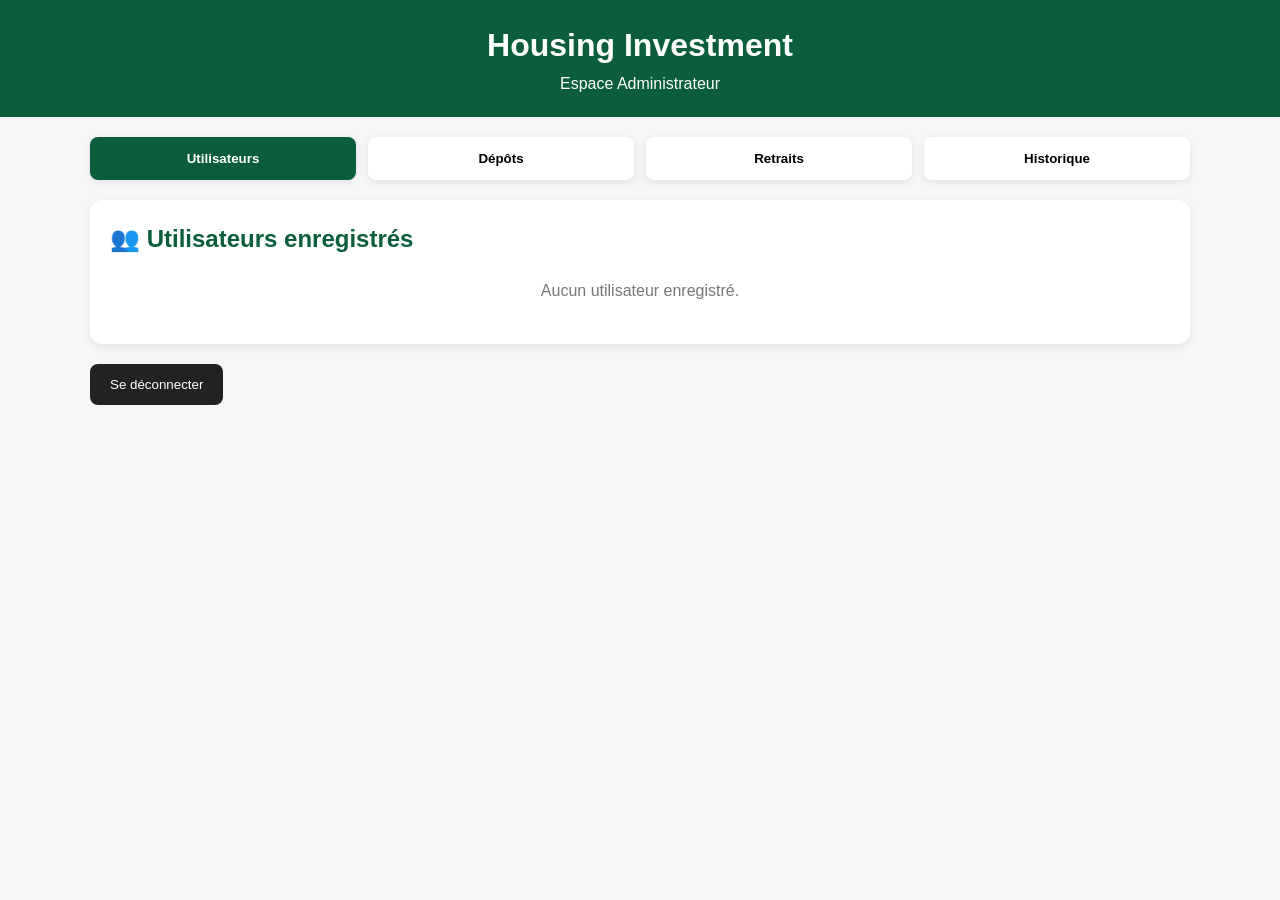
==== admin.html @ c9269872 "Refactor admin.html for improved layout and functionality Updated the HTML structure and styles for " ====
<!DOCTYPE html>
<html lang="fr">
<head>
    <meta charset="UTF-8">
    <meta name="viewport" content="width=device-width, initial-scale=1.0">

    <title>Housing Investment - Administration</title>

    <link rel="stylesheet" href="style.css">

    <style>
        body {
            margin: 0;
            font-family: Arial, sans-serif;
            background: #f4f6f8;
            color: #222;
        }

        header {
            background: #0b5d3b;
            color: white;
            padding: 20px;
            text-align: center;
        }

        .container {
            width: 94%;
            max-width: 1100px;
            margin: 20px auto;
        }

        .menu {
            display: grid;
            grid-template-columns: repeat(auto-fit, minmax(150px, 1fr));
            gap: 12px;
            margin-bottom: 20px;
        }

        .menu button {
            padding: 14px;
            border: none;
            border-radius: 8px;
            background: white;
            cursor: pointer;
            font-weight: bold;
            box-shadow: 0 2px 8px rgba(0,0,0,.08);
        }

        .menu button.active {
            background: #0b5d3b;
            color: white;
        }

        .section {
            background: white;
            padding: 20px;
            border-radius: 12px;
            margin-bottom: 20px;
            box-shadow: 0 3px 10px rgba(0,0,0,.07);
        }

        .section h2 {
            color: #0b5d3b;
            margin-top: 0;
        }

        .operation {
            border: 1px solid #ddd;
            border-radius: 10px;
            padding: 16px;
            margin-bottom: 12px;
        }

        .operation-header {
            display: flex;
            justify-content: space-between;
            gap: 10px;
            flex-wrap: wrap;
        }

        .amount {
            font-size: 20px;
            font-weight: bold;
        }

        .status {
            display: inline-block;
            padding: 6px 10px;
            border-radius: 20px;
            font-size: 13px;
            font-weight: bold;
        }

        .pending {
            background: #fff3cd;
            color: #856404;
        }

        .approved {
            background: #d1e7dd;
            color: #0f5132;
        }

        .rejected {
            background: #f8d7da;
            color: #842029;
        }

        .buttons {
            display: flex;
            gap: 10px;
            margin-top: 14px;
            flex-wrap: wrap;
        }

        .buttons button {
            padding: 10px 16px;
            border: none;
            border-radius: 7px;
            cursor: pointer;
            font-weight: bold;
        }

        .approve {
            background: #0b5d3b;
            color: white;
        }

        .reject {
            background: #b42318;
            color: white;
        }

        .delete {
            background: #555;
            color: white;
        }

        .user {
            border-bottom: 1px solid #eee;
            padding: 14px 0;
        }

        .user:last-child {
            border-bottom: none;
        }

        .empty {
            padding: 20px;
            text-align: center;
            color: #777;
        }

        .logout {
            background: #222;
            color: white;
            border: none;
            padding: 13px 20px;
            border-radius: 8px;
            cursor: pointer;
        }

        @media (max-width: 600px) {
            .container {
                width: 92%;
            }
        }
    </style>
</head>

<body>

<header>
    <h1>Housing Investment</h1>
    <p>Espace Administrateur</p>
</header>


<div class="container">

    <!-- MENU -->

    <div class="menu">

        <button
            class="active"
            onclick="showSection('users', this)">
            Utilisateurs
        </button>

        <button
            onclick="showSection('deposits', this)">
            Dépôts
        </button>

        <button
            onclick="showSection('withdrawals', this)">
            Retraits
        </button>

        <button
            onclick="showSection('history', this)">
            Historique
        </button>

    </div>


    <!-- UTILISATEURS -->

    <div
        id="users"
        class="section">

        <h2>👥 Utilisateurs enregistrés</h2>

        <div id="usersList"></div>

    </div>


    <!-- DEPOTS -->

    <div
        id="deposits"
        class="section"
        style="display:none;">

        <h2>💰 Demandes de dépôt</h2>

        <div id="depositsList"></div>

    </div>


    <!-- RETRAITS -->

    <div
        id="withdrawals"
        class="section"
        style="display:none;">

        <h2>💸 Demandes de retrait</h2>

        <div id="withdrawalsList"></div>

    </div>


    <!-- HISTORIQUE -->

    <div
        id="history"
        class="section"
        style="display:none;">

        <h2>📋 Historique des opérations</h2>

        <div id="historyList"></div>

    </div>


    <button
        class="logout"
        onclick="logoutAdmin()">
        Se déconnecter
    </button>

</div>


<script>

/* =========================================
   UTILITAIRES
========================================= */

function formatFCFA(amount) {

    return (
        Number(amount) || 0
    ).toLocaleString("fr-FR")
    + " FCFA";
}


function getTransactions() {

    try {

        const data =
            localStorage.getItem(
                "housingTransactions"
            );

        if (!data) {
            return [];
        }

        const transactions =
            JSON.parse(data);

        return Array.isArray(transactions)
            ? transactions
            : [];

    } catch (error) {

        console.error(error);

        return [];
    }
}


function saveTransactions(transactions) {

    localStorage.setItem(
        "housingTransactions",
        JSON.stringify(transactions)
    );
}


/* =========================================
   MENU
========================================= */

function showSection(
    sectionId,
    button
) {

    const sections =
        document.querySelectorAll(
            ".section"
        );

    sections.forEach(
        function(section) {

            section.style.display =
                "none";

        }
    );

    document.getElementById(
        sectionId
    ).style.display = "block";


    const buttons =
        document.querySelectorAll(
            ".menu button"
        );

    buttons.forEach(
        function(btn) {

            btn.classList.remove(
                "active"
            );

        }
    );

    button.classList.add(
        "active"
    );
}


/* =========================================
   UTILISATEURS
========================================= */

function getUsers() {

    const possibleKeys = [
        "housingUsers",
        "users",
        "registeredUsers"
    ];

    for (
        let i = 0;
        i < possibleKeys.length;
        i++
    ) {

        const data =
            localStorage.getItem(
                possibleKeys[i]
            );

        if (!data) {
            continue;
        }

        try {

            const users =
                JSON.parse(data);

            if (Array.isArray(users)) {
                return users;
            }

        } catch (error) {

            console.error(error);

        }
    }

    return [];
}


function displayUsers() {

    const container =
        document.getElementById(
            "usersList"
        );

    const users =
        getUsers();

    if (users.length === 0) {

        container.innerHTML =
            '<div class="empty">Aucun utilisateur enregistré.</div>';

        return;
    }

    container.innerHTML = "";

    users.forEach(
        function(user, index) {

            const name =
                user.name ||
                user.fullName ||
                user.nom ||
                "Utilisateur";

            const phone =
                user.phone ||
                user.telephone ||
                "Non renseigné";

            const div =
                document.createElement(
                    "div"
                );

            div.className = "user";

            div.innerHTML = `
                <strong>${name}</strong>
                <br>
                Téléphone : ${phone}
            `;

            container.appendChild(
                div
            );
        }
    );
}


/* =========================================
   TEXTE
========================================= */

function typeText(type) {

    if (type === "deposit") {
        return "Dépôt";
    }

    if (type === "withdrawal") {
        return "Retrait";
    }

    return "Opération";
}


function statusText(status) {

    if (status === "approved") {
        return "Validé";
    }

    if (status === "rejected") {
        return "Refusé";
    }

    return "En attente";
}


function statusClass(status) {

    if (status === "approved") {
        return "approved";
    }

    if (status === "rejected") {
        return "rejected";
    }

    return "pending";
}


/* =========================================
   AFFICHAGE OPERATION
========================================= */

function operationHTML(
    transaction
) {

    const date =
        new Date(
            transaction.date
        ).toLocaleString(
            "fr-FR"
        );

    let buttons = "";

    if (
        transaction.status ===
        "pending"
    ) {

        buttons = `

            <div class="buttons">

                <button
                    class="approve"
                    onclick="updateTransaction(
                        '${transaction.id}',
                        'approved'
                    )">
                    Valider
                </button>

                <button
                    class="reject"
                    onclick="updateTransaction(
                        '${transaction.id}',
                        'rejected'
                    )">
                    Refuser
                </button>

            </div>

        `;
    }

    return `

        <div class="operation">

            <div class="operation-header">

                <div>

                    <strong>
                        ${transaction.userName || "Utilisateur"}
                    </strong>

                    <br>

                    Téléphone :
                    ${transaction.phone || "Non renseigné"}

                </div>

                <span
                    class="status ${statusClass(
                        transaction.status
                    )}">
                    ${statusText(
                        transaction.status
                    )}
                </span>

            </div>

            <p>
                Type :
                <strong>
                    ${typeText(
                        transaction.type
                    )}
                </strong>
            </p>

            <p class="amount">
                ${formatFCFA(
                    transaction.amount
                )}
            </p>

            <small>
                Date : ${date}
            </small>

            ${buttons}

        </div>
    `;
}


/* =========================================
   DEPOTS
========================================= */

function displayDeposits() {

    const container =
        document.getElementById(
            "depositsList"
        );

    const transactions =
        getTransactions()
        .filter(
            function(transaction) {

                return (
                    transaction.type ===
                    "deposit"
                );

            }
        )
        .sort(
            function(a, b) {

                return (
                    new Date(b.date) -
                    new Date(a.date)
                );

            }
        );

    if (transactions.length === 0) {

        container.innerHTML =
            '<div class="empty">Aucune demande de dépôt.</div>';

        return;
    }

    container.innerHTML =
        transactions
        .map(operationHTML)
        .join("");
}


/* =========================================
   RETRAITS
========================================= */

function displayWithdrawals() {

    const container =
        document.getElementById(
            "withdrawalsList"
        );

    const transactions =
        getTransactions()
        .filter(
            function(transaction) {

                return (
                    transaction.type ===
                    "withdrawal"
                );

            }
        )
        .sort(
            function(a, b) {

                return (
                    new Date(b.date) -
                    new Date(a.date)
                );

            }
        );

    if (transactions.length === 0) {

        container.innerHTML =
            '<div class="empty">Aucune demande de retrait.</div>';

        return;
    }

    container.innerHTML =
        transactions
        .map(operationHTML)
        .join("");
}


/* =========================================
   HISTORIQUE
========================================= */

function displayHistory() {

    const container =
        document.getElementById(
            "historyList"
        );

    const transactions =
        getTransactions()
        .sort(
            function(a, b) {

                return (
                    new Date(b.date) -
                    new Date(a.date)
                );

            }
        );

    if (transactions.length === 0) {

        container.innerHTML =
            '<div class="empty">Aucune opération enregistrée.</div>';

        return;
    }

    container.innerHTML =
        transactions
        .map(operationHTML)
        .join("");
}


/* =========================================
   VALIDATION / REFUS
========================================= */

function updateTransaction(
    transactionId,
    newStatus
) {

    const transactions =
        getTransactions();

    const transaction =
        transactions.find(
            function(item) {

                return (
                    item.id ===
                    transactionId
                );

            }
        );

    if (!transaction) {

        alert(
            "Opération introuvable."
        );

        return;
    }


    if (
        transaction.status !==
        "pending"
    ) {

        alert(
            "Cette opération a déjà été traitée."
        );

        return;
    }


    transaction.status =
        newStatus;


    saveTransactions(
        transactions
    );


    alert(
        newStatus === "approved"
            ? "Opération validée."
            : "Opération refusée."
    );


    refreshAdmin();
}


/* =========================================
   ACTUALISATION
========================================= */

function refreshAdmin() {

    displayUsers();

    displayDeposits();

    displayWithdrawals();

    displayHistory();
}


/* =========================================
   DECONNEXION ADMIN
========================================= */

function logoutAdmin() {

    window.location.href =
        "index.html";
}


/* =========================================
   INITIALISATION
========================================= */

document.addEventListener(
    "DOMContentLoaded",
    function() {

        refreshAdmin();

    }
);

</script>

</body>
</html>
---- style.css ----
* {
    margin: 0;
    padding: 0;
    box-sizing: border-box;
}

html {
    scroll-behavior: smooth;
}

body {
    font-family: Arial, Helvetica, sans-serif;
    background: #f7f9fc;
    color: #172033;
    line-height: 1.6;
}

a {
    text-decoration: none;
    color: inherit;
}

/* HEADER */

.header {
    width: 100%;
    min-height: 75px;
    padding: 15px 7%;
    display: flex;
    align-items: center;
    justify-content: space-between;
    background: #ffffff;
    border-bottom: 1px solid #e8ecf2;
    position: relative;
    z-index: 10;
}

.logo {
    font-size: 22px;
    font-weight: 800;
    color: #123c69;
}

.navigation {
    display: flex;
    align-items: center;
    gap: 25px;
}

.navigation a {
    font-weight: 600;
    color: #344054;
}

.navigation a:hover {
    color: #123c69;
}

/* BOUTONS */

.btn {
    display: inline-flex;
    align-items: center;
    justify-content: center;
    padding: 13px 23px;
    border-radius: 8px;
    font-weight: 700;
    border: 2px solid transparent;
    transition: 0.25s ease;
    cursor: pointer;
}

.btn-primary {
    background: #123c69;
    color: #ffffff !important;
}

.btn-primary:hover {
    background: #0d2d4f;
    transform: translateY(-2px);
}

.btn-secondary {
    background: #ffffff;
    color: #123c69 !important;
    border-color: #ffffff;
}

.btn-secondary:hover {
    background: #eef4fa;
}

/* HERO */

.hero {
    min-height: 650px;
    display: flex;
    align-items: center;
    padding: 80px 7%;
    background:
        linear-gradient(
            90deg,
            rgba(8, 29, 50, 0.94),
            rgba(8, 29, 50, 0.72),
            rgba(8, 29, 50, 0.35)
        ),
        url("https://images.unsplash.com/photo-1600585154340-be6161a56a0c?auto=format&fit=crop&w=1800&q=85")
        center/cover no-repeat;
}

.hero-content {
    max-width: 700px;
    color: #ffffff;
}

.hero-badge,
.section-label {
    display: inline-block;
    margin-bottom: 18px;
    font-size: 13px;
    font-weight: 800;
    letter-spacing: 2px;
    color: #9fd3ff;
}

.hero h1 {
    font-size: clamp(40px, 6vw, 72px);
    line-height: 1.08;
    margin-bottom: 25px;
}

.hero p {
    max-width: 620px;
    font-size: 18px;
    margin-bottom: 35px;
    color: #edf4fb;
}

.hero-buttons {
    display: flex;
    flex-wrap: wrap;
    gap: 15px;
}

/* SECTIONS */

.presentation,
.trust {
    padding: 90px 7%;
}

.section-title {
    max-width: 760px;
    margin: 0 auto 50px;
    text-align: center;
}

.section-title > span {
    color: #1769aa;
    font-size: 13px;
    font-weight: 800;
    letter-spacing: 2px;
}

.section-title h2 {
    margin: 12px 0 15px;
    font-size: 38px;
    line-height: 1.2;
}

.section-title p {
    color: #667085;
}

/* CARTES */

.features {
    max-width: 1150px;
    margin: auto;
    display: grid;
    grid-template-columns: repeat(3, 1fr);
    gap: 25px;
}

.feature-card {
    background: #ffffff;
    padding: 35px 30px;
    border-radius: 14px;
    border: 1px solid #e7ebf0;
    box-shadow: 0 10px 30px rgba(20, 40, 70, 0.06);
}

.feature-icon {
    width: 50px;
    height: 50px;
    margin-bottom: 22px;
    display: flex;
    align-items: center;
    justify-content: center;
    border-radius: 10px;
    background: #eaf3fb;
    color: #123c69;
    font-weight: 800;
}

.feature-card h3 {
    margin-bottom: 12px;
    font-size: 21px;
}

.feature-card p {
    color: #667085;
}

/* INVESTISSEMENT */

.investment-intro {
    margin: 0 7% 90px;
    padding: 60px;
    border-radius: 18px;
    background: #123c69;
    color: #ffffff;
    display: flex;
    align-items: center;
    justify-content: space-between;
    gap: 30px;
}

.investment-intro h2 {
    margin: 10px 0 15px;
    font-size: 36px;
}

.investment-intro p {
    max-width: 650px;
    color: #dceafa;
}

/* FOOTER */

.footer {
    background: #0b1d30;
    color: #ffffff;
    padding: 55px 7% 25px;
}

.footer-content {
    display: flex;
    justify-content: space-between;
    gap: 30px;
    padding-bottom: 35px;
}

.footer h3 {
    margin-bottom: 10px;
}

.footer p {
    color: #b8c5d3;
}

.footer-links {
    display: flex;
    gap: 25px;
    flex-wrap: wrap;
}

.footer-links a {
    color: #dce6f0;
}

.footer-links a:hover {
    color: #ffffff;
}

.footer-bottom {
    padding-top: 20px;
    border-top: 1px solid rgba(255,255,255,0.12);
    text-align: center;
}

/* MOBILE */

@media (max-width: 800px) {

    .header {
        padding: 15px 5%;
        flex-direction: column;
        gap: 15px;
    }

    .navigation {
        width: 100%;
        justify-content: center;
        flex-wrap: wrap;
        gap: 12px;
    }

    .navigation a {
        font-size: 14px;
    }

    .hero {
        min-height: 600px;
        padding: 70px 5%;
    }

    .hero h1 {
        font-size: 43px;
    }

    .features {
        grid-template-columns: 1fr;
    }

    .presentation,
    .trust {
        padding: 70px 5%;
    }

    .investment-intro {
        margin: 0 5% 70px;
        padding: 40px 25px;
        flex-direction: column;
        align-items: flex-start;
    }

    .investment-intro h2 {
        font-size: 30px;
    }

    .footer {
        padding-left: 5%;
        padding-right: 5%;
    }

    .footer-content {
        flex-direction: column;
    }
}
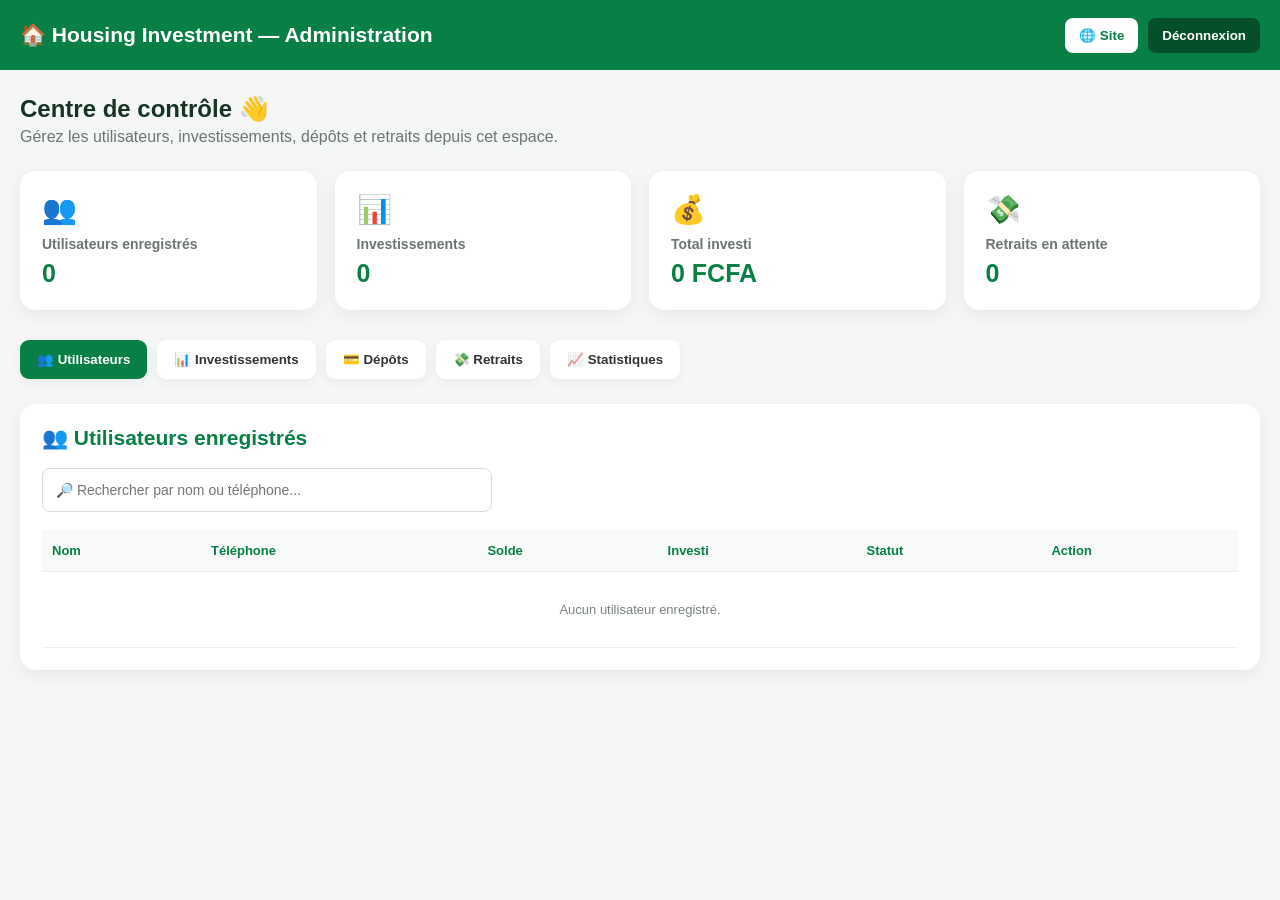
==== commit ecc44ac1: "Update print statement from 'Hello' to 'Goodbye'" ====
--- a/admin.html
+++ b/admin.html
@@ -6,163 +6,434 @@
 
     <title>Housing Investment - Administration</title>
 
-    <link rel="stylesheet" href="style.css">
-
     <style>
+        * {
+            margin: 0;
+            padding: 0;
+            box-sizing: border-box;
+        }
+
         body {
-            margin: 0;
-            font-family: Arial, sans-serif;
-            background: #f4f6f8;
-            color: #222;
-        }
+            font-family: Arial, Helvetica, sans-serif;
+            background: #f4f7f5;
+            color: #202a24;
+        }
+
+        /* ================= HEADER ================= */
 
         header {
-            background: #0b5d3b;
+            background: #087f45;
             color: white;
-            padding: 20px;
-            text-align: center;
-        }
-
-        .container {
-            width: 94%;
-            max-width: 1100px;
-            margin: 20px auto;
-        }
-
-        .menu {
-            display: grid;
-            grid-template-columns: repeat(auto-fit, minmax(150px, 1fr));
-            gap: 12px;
-            margin-bottom: 20px;
-        }
-
-        .menu button {
-            padding: 14px;
-            border: none;
-            border-radius: 8px;
-            background: white;
-            cursor: pointer;
-            font-weight: bold;
-            box-shadow: 0 2px 8px rgba(0,0,0,.08);
-        }
-
-        .menu button.active {
-            background: #0b5d3b;
-            color: white;
-        }
-
-        .section {
-            background: white;
-            padding: 20px;
-            border-radius: 12px;
-            margin-bottom: 20px;
-            box-shadow: 0 3px 10px rgba(0,0,0,.07);
-        }
-
-        .section h2 {
-            color: #0b5d3b;
-            margin-top: 0;
-        }
-
-        .operation {
-            border: 1px solid #ddd;
-            border-radius: 10px;
-            padding: 16px;
-            margin-bottom: 12px;
-        }
-
-        .operation-header {
+            min-height: 70px;
+        }
+
+        .header-inner {
+            max-width: 1300px;
+            margin: auto;
+            min-height: 70px;
+            padding: 10px 20px;
+
             display: flex;
             justify-content: space-between;
-            gap: 10px;
-            flex-wrap: wrap;
-        }
-
-        .amount {
-            font-size: 20px;
-            font-weight: bold;
-        }
-
-        .status {
-            display: inline-block;
-            padding: 6px 10px;
-            border-radius: 20px;
-            font-size: 13px;
-            font-weight: bold;
-        }
-
-        .pending {
-            background: #fff3cd;
-            color: #856404;
-        }
-
-        .approved {
-            background: #d1e7dd;
-            color: #0f5132;
-        }
-
-        .rejected {
-            background: #f8d7da;
-            color: #842029;
-        }
-
-        .buttons {
+            align-items: center;
+            gap: 15px;
+        }
+
+        .logo {
+            font-size: 21px;
+            font-weight: 800;
+        }
+
+        .header-actions {
             display: flex;
             gap: 10px;
-            margin-top: 14px;
+        }
+
+        .header-btn {
+            border: none;
+            padding: 10px 14px;
+            border-radius: 8px;
+            cursor: pointer;
+            font-weight: 700;
+        }
+
+        .site-btn {
+            background: white;
+            color: #087f45;
+        }
+
+        .logout-btn {
+            background: #064f2b;
+            color: white;
+        }
+
+        /* ================= CONTAINER ================= */
+
+        .container {
+            max-width: 1300px;
+            margin: auto;
+            padding: 25px 20px 60px;
+        }
+
+        .welcome {
+            margin-bottom: 25px;
+        }
+
+        .welcome h1 {
+            color: #173326;
+            margin-bottom: 5px;
+        }
+
+        .welcome p {
+            color: #6c7771;
+        }
+
+        /* ================= STATISTICS ================= */
+
+        .stats {
+            display: grid;
+            grid-template-columns: repeat(4, 1fr);
+            gap: 18px;
+            margin-bottom: 30px;
+        }
+
+        .stat {
+            background: white;
+            padding: 22px;
+            border-radius: 15px;
+            box-shadow: 0 5px 18px rgba(0,0,0,.06);
+        }
+
+        .stat-icon {
+            font-size: 28px;
+            margin-bottom: 10px;
+        }
+
+        .stat h3 {
+            color: #6c7771;
+            font-size: 14px;
+            margin-bottom: 7px;
+        }
+
+        .stat strong {
+            font-size: 25px;
+            color: #087f45;
+        }
+
+        /* ================= NAVIGATION ================= */
+
+        .admin-nav {
+            display: flex;
             flex-wrap: wrap;
-        }
-
-        .buttons button {
-            padding: 10px 16px;
+            gap: 10px;
+            margin-bottom: 25px;
+        }
+
+        .nav-btn {
+            border: none;
+            background: white;
+            color: #333;
+            padding: 12px 17px;
+            border-radius: 9px;
+            cursor: pointer;
+            font-weight: 700;
+            box-shadow: 0 3px 12px rgba(0,0,0,.05);
+        }
+
+        .nav-btn.active,
+        .nav-btn:hover {
+            background: #087f45;
+            color: white;
+        }
+
+        /* ================= SECTIONS ================= */
+
+        .admin-section {
+            display: none;
+        }
+
+        .admin-section.active {
+            display: block;
+        }
+
+        .section-box {
+            background: white;
+            border-radius: 16px;
+            padding: 22px;
+            box-shadow: 0 5px 18px rgba(0,0,0,.06);
+            margin-bottom: 25px;
+        }
+
+        .section-title {
+            display: flex;
+            align-items: center;
+            justify-content: space-between;
+            gap: 15px;
+            margin-bottom: 18px;
+        }
+
+        .section-title h2 {
+            color: #087f45;
+            font-size: 21px;
+        }
+
+        /* ================= SEARCH ================= */
+
+        .search {
+            width: 100%;
+            max-width: 450px;
+            padding: 13px;
+            border: 1px solid #d8dfda;
+            border-radius: 8px;
+            font-size: 14px;
+            margin-bottom: 18px;
+            outline: none;
+        }
+
+        .search:focus {
+            border-color: #087f45;
+        }
+
+        /* ================= TABLE ================= */
+
+        .table-wrapper {
+            overflow-x: auto;
+        }
+
+        table {
+            width: 100%;
+            border-collapse: collapse;
+            min-width: 700px;
+        }
+
+        th,
+        td {
+            padding: 13px 10px;
+            border-bottom: 1px solid #edf0ee;
+            text-align: left;
+            font-size: 13px;
+        }
+
+        th {
+            color: #087f45;
+            background: #f7faf8;
+        }
+
+        tr:hover td {
+            background: #fafcfb;
+        }
+
+        /* ================= BADGES ================= */
+
+        .badge {
+            display: inline-block;
+            padding: 5px 9px;
+            border-radius: 20px;
+            font-size: 11px;
+            font-weight: 700;
+        }
+
+        .badge-green {
+            background: #e8f7ee;
+            color: #087f45;
+        }
+
+        .badge-orange {
+            background: #fff3df;
+            color: #a65b00;
+        }
+
+        .badge-red {
+            background: #fdecec;
+            color: #b42318;
+        }
+
+        .badge-blue {
+            background: #eaf2ff;
+            color: #1859a8;
+        }
+
+        /* ================= ACTIONS ================= */
+
+        .action-btn {
             border: none;
             border-radius: 7px;
+            padding: 7px 10px;
             cursor: pointer;
-            font-weight: bold;
+            font-size: 12px;
+            font-weight: 700;
+            margin: 2px;
         }
 
         .approve {
-            background: #0b5d3b;
+            background: #087f45;
             color: white;
         }
 
         .reject {
-            background: #b42318;
-            color: white;
-        }
-
-        .delete {
-            background: #555;
-            color: white;
-        }
-
-        .user {
-            border-bottom: 1px solid #eee;
-            padding: 14px 0;
-        }
-
-        .user:last-child {
-            border-bottom: none;
-        }
+            background: #fdecec;
+            color: #b42318;
+        }
+
+        .view {
+            background: #eaf2ff;
+            color: #1859a8;
+        }
+
+        /* ================= CARDS ================= */
+
+        .cards {
+            display: grid;
+            grid-template-columns: repeat(3, 1fr);
+            gap: 18px;
+        }
+
+        .card {
+            background: #f8faf9;
+            border: 1px solid #e5ebe7;
+            border-radius: 12px;
+            padding: 18px;
+        }
+
+        .card h3 {
+            color: #087f45;
+            margin-bottom: 8px;
+        }
+
+        .card p {
+            color: #68736d;
+            font-size: 14px;
+        }
+
+        /* ================= EMPTY ================= */
 
         .empty {
+            text-align: center;
+            padding: 30px;
+            color: #7a837e;
+        }
+
+        /* ================= MESSAGE ================= */
+
+        #message {
+            display: none;
+            background: #eaf7ef;
+            color: #087f45;
+            padding: 14px;
+            border-radius: 9px;
+            margin-bottom: 20px;
+            font-weight: 700;
+        }
+
+        /* ================= MODAL ================= */
+
+        .modal {
+            display: none;
+            position: fixed;
+            inset: 0;
+            background: rgba(0,0,0,.55);
+            z-index: 3000;
             padding: 20px;
-            text-align: center;
+            align-items: center;
+            justify-content: center;
+        }
+
+        .modal-box {
+            background: white;
+            width: 100%;
+            max-width: 500px;
+            border-radius: 16px;
+            padding: 25px;
+            max-height: 90vh;
+            overflow-y: auto;
+        }
+
+        .modal-header {
+            display: flex;
+            justify-content: space-between;
+            align-items: center;
+            margin-bottom: 20px;
+        }
+
+        .modal-header h2 {
+            color: #087f45;
+        }
+
+        .close {
+            border: none;
+            background: #f0f3f1;
+            width: 35px;
+            height: 35px;
+            border-radius: 50%;
+            cursor: pointer;
+            font-size: 18px;
+        }
+
+        .modal-row {
+            padding: 12px 0;
+            border-bottom: 1px solid #edf0ee;
+        }
+
+        .modal-row span {
+            display: block;
             color: #777;
-        }
-
-        .logout {
-            background: #222;
-            color: white;
-            border: none;
-            padding: 13px 20px;
-            border-radius: 8px;
-            cursor: pointer;
-        }
-
-        @media (max-width: 600px) {
+            font-size: 12px;
+            margin-bottom: 3px;
+        }
+
+        .modal-row strong {
+            font-size: 15px;
+        }
+
+        /* ================= MOBILE ================= */
+
+        @media(max-width:1000px) {
+
+            .stats {
+                grid-template-columns: repeat(2,1fr);
+            }
+
+            .cards {
+                grid-template-columns: 1fr;
+            }
+        }
+
+        @media(max-width:650px) {
+
+            .header-inner {
+                flex-direction: column;
+                align-items: stretch;
+                padding: 14px;
+            }
+
+            .logo {
+                text-align: center;
+            }
+
+            .header-actions {
+                justify-content: center;
+            }
+
             .container {
-                width: 92%;
+                padding: 20px 12px 40px;
+            }
+
+            .stats {
+                grid-template-columns: 1fr;
+            }
+
+            .admin-nav {
+                display: grid;
+                grid-template-columns: repeat(2,1fr);
+            }
+
+            .nav-btn {
+                width: 100%;
+            }
+
+            .section-title {
+                flex-direction: column;
+                align-items: flex-start;
             }
         }
     </style>
@@ -171,703 +442,1597 @@
 <body>
 
 <header>
-    <h1>Housing Investment</h1>
-    <p>Espace Administrateur</p>
+
+    <div class="header-inner">
+
+        <div class="logo">
+            🏠 Housing Investment — Administration
+        </div>
+
+        <div class="header-actions">
+
+            <button
+                class="header-btn site-btn"
+                onclick="window.location.href='index.html'">
+                🌐 Site
+            </button>
+
+            <button
+                class="header-btn logout-btn"
+                onclick="logout()">
+                Déconnexion
+            </button>
+
+        </div>
+
+    </div>
+
 </header>
 
 
-<div class="container">
-
-    <!-- MENU -->
-
-    <div class="menu">
+<main class="container">
+
+    <div id="message"></div>
+
+
+    <!-- ================= BIENVENUE ================= -->
+
+    <section class="welcome">
+
+        <h1>
+            Centre de contrôle 👋
+        </h1>
+
+        <p>
+            Gérez les utilisateurs, investissements,
+            dépôts et retraits depuis cet espace.
+        </p>
+
+    </section>
+
+
+    <!-- ================= STATISTIQUES ================= -->
+
+    <section class="stats">
+
+        <div class="stat">
+
+            <div class="stat-icon">👥</div>
+
+            <h3>
+                Utilisateurs enregistrés
+            </h3>
+
+            <strong id="usersCount">
+                0
+            </strong>
+
+        </div>
+
+
+        <div class="stat">
+
+            <div class="stat-icon">📊</div>
+
+            <h3>
+                Investissements
+            </h3>
+
+            <strong id="investmentsCount">
+                0
+            </strong>
+
+        </div>
+
+
+        <div class="stat">
+
+            <div class="stat-icon">💰</div>
+
+            <h3>
+                Total investi
+            </h3>
+
+            <strong id="totalInvested">
+                0 FCFA
+            </strong>
+
+        </div>
+
+
+        <div class="stat">
+
+            <div class="stat-icon">💸</div>
+
+            <h3>
+                Retraits en attente
+            </h3>
+
+            <strong id="pendingWithdrawals">
+                0
+            </strong>
+
+        </div>
+
+    </section>
+
+
+    <!-- ================= NAVIGATION ================= -->
+
+    <nav class="admin-nav">
 
         <button
-            class="active"
+            class="nav-btn active"
             onclick="showSection('users', this)">
-            Utilisateurs
+            👥 Utilisateurs
         </button>
 
         <button
+            class="nav-btn"
+            onclick="showSection('investments', this)">
+            📊 Investissements
+        </button>
+
+        <button
+            class="nav-btn"
             onclick="showSection('deposits', this)">
-            Dépôts
+            💳 Dépôts
         </button>
 
         <button
+            class="nav-btn"
             onclick="showSection('withdrawals', this)">
-            Retraits
+            💸 Retraits
         </button>
 
         <button
-            onclick="showSection('history', this)">
-            Historique
+            class="nav-btn"
+            onclick="showSection('overview', this)">
+            📈 Statistiques
         </button>
 
+    </nav>
+
+
+    <!-- =====================================================
+         UTILISATEURS
+    ===================================================== -->
+
+    <section
+        id="users"
+        class="admin-section active">
+
+        <div class="section-box">
+
+            <div class="section-title">
+
+                <h2>
+                    👥 Utilisateurs enregistrés
+                </h2>
+
+            </div>
+
+
+            <input
+                type="text"
+                id="userSearch"
+                class="search"
+                placeholder="🔎 Rechercher par nom ou téléphone..."
+                oninput="filterUsers()"
+            >
+
+
+            <div class="table-wrapper">
+
+                <table>
+
+                    <thead>
+
+                        <tr>
+
+                            <th>
+                                Nom
+                            </th>
+
+                            <th>
+                                Téléphone
+                            </th>
+
+                            <th>
+                                Solde
+                            </th>
+
+                            <th>
+                                Investi
+                            </th>
+
+                            <th>
+                                Statut
+                            </th>
+
+                            <th>
+                                Action
+                            </th>
+
+                        </tr>
+
+                    </thead>
+
+                    <tbody id="usersBody">
+
+                    </tbody>
+
+                </table>
+
+            </div>
+
+        </div>
+
+    </section>
+
+
+    <!-- =====================================================
+         INVESTISSEMENTS
+    ===================================================== -->
+
+    <section
+        id="investments"
+        class="admin-section">
+
+        <div class="section-box">
+
+            <div class="section-title">
+
+                <h2>
+                    📊 Investissements
+                </h2>
+
+            </div>
+
+            <div class="table-wrapper">
+
+                <table>
+
+                    <thead>
+
+                        <tr>
+
+                            <th>
+                                Utilisateur
+                            </th>
+
+                            <th>
+                                Pack
+                            </th>
+
+                            <th>
+                                Montant
+                            </th>
+
+                            <th>
+                                Gain quotidien
+                            </th>
+
+                            <th>
+                                Date
+                            </th>
+
+                            <th>
+                                Statut
+                            </th>
+
+                        </tr>
+
+                    </thead>
+
+                    <tbody id="investmentsBody">
+
+                    </tbody>
+
+                </table>
+
+            </div>
+
+        </div>
+
+    </section>
+
+
+    <!-- =====================================================
+         DEPOTS
+    ===================================================== -->
+
+    <section
+        id="deposits"
+        class="admin-section">
+
+        <div class="section-box">
+
+            <div class="section-title">
+
+                <h2>
+                    💳 Gestion des dépôts
+                </h2>
+
+            </div>
+
+            <div class="table-wrapper">
+
+                <table>
+
+                    <thead>
+
+                        <tr>
+
+                            <th>
+                                Utilisateur
+                            </th>
+
+                            <th>
+                                Montant
+                            </th>
+
+                            <th>
+                                Date
+                            </th>
+
+                            <th>
+                                Statut
+                            </th>
+
+                            <th>
+                                Action
+                            </th>
+
+                        </tr>
+
+                    </thead>
+
+                    <tbody id="depositsBody">
+
+                    </tbody>
+
+                </table>
+
+            </div>
+
+        </div>
+
+    </section>
+
+
+    <!-- =====================================================
+         RETRAITS
+    ===================================================== -->
+
+    <section
+        id="withdrawals"
+        class="admin-section">
+
+        <div class="section-box">
+
+            <div class="section-title">
+
+                <h2>
+                    💸 Gestion des retraits
+                </h2>
+
+            </div>
+
+            <div class="table-wrapper">
+
+                <table>
+
+                    <thead>
+
+                        <tr>
+
+                            <th>
+                                Utilisateur
+                            </th>
+
+                            <th>
+                                Montant
+                            </th>
+
+                            <th>
+                                Date
+                            </th>
+
+                            <th>
+                                Statut
+                            </th>
+
+                            <th>
+                                Action
+                            </th>
+
+                        </tr>
+
+                    </thead>
+
+                    <tbody id="withdrawalsBody">
+
+                    </tbody>
+
+                </table>
+
+            </div>
+
+        </div>
+
+    </section>
+
+
+    <!-- =====================================================
+         STATISTIQUES
+    ===================================================== -->
+
+    <section
+        id="overview"
+        class="admin-section">
+
+        <div class="section-box">
+
+            <div class="section-title">
+
+                <h2>
+                    📈 Vue générale
+                </h2>
+
+            </div>
+
+
+            <div class="cards">
+
+                <div class="card">
+
+                    <h3>
+                        👥 Membres
+                    </h3>
+
+                    <p id="overviewUsers">
+                        0 utilisateur
+                    </p>
+
+                </div>
+
+
+                <div class="card">
+
+                    <h3>
+                        💰 Capitaux investis
+                    </h3>
+
+                    <p id="overviewInvested">
+                        0 FCFA
+                    </p>
+
+                </div>
+
+
+                <div class="card">
+
+                    <h3>
+                        📊 Nombre d'investissements
+                    </h3>
+
+                    <p id="overviewInvestments">
+                        0
+                    </p>
+
+                </div>
+
+            </div>
+
+        </div>
+
+    </section>
+
+</main>
+
+
+<!-- =====================================================
+     MODAL UTILISATEUR
+===================================================== -->
+
+<div
+    class="modal"
+    id="userModal">
+
+    <div class="modal-box">
+
+        <div class="modal-header">
+
+            <h2>
+                👤 Profil utilisateur
+            </h2>
+
+            <button
+                class="close"
+                onclick="closeModal()">
+                ×
+            </button>
+
+        </div>
+
+        <div id="userDetails"></div>
+
     </div>
 
-
-    <!-- UTILISATEURS -->
-
-    <div
-        id="users"
-        class="section">
-
-        <h2>👥 Utilisateurs enregistrés</h2>
-
-        <div id="usersList"></div>
-
-    </div>
-
-
-    <!-- DEPOTS -->
-
-    <div
-        id="deposits"
-        class="section"
-        style="display:none;">
-
-        <h2>💰 Demandes de dépôt</h2>
-
-        <div id="depositsList"></div>
-
-    </div>
-
-
-    <!-- RETRAITS -->
-
-    <div
-        id="withdrawals"
-        class="section"
-        style="display:none;">
-
-        <h2>💸 Demandes de retrait</h2>
-
-        <div id="withdrawalsList"></div>
-
-    </div>
-
-
-    <!-- HISTORIQUE -->
-
-    <div
-        id="history"
-        class="section"
-        style="display:none;">
-
-        <h2>📋 Historique des opérations</h2>
-
-        <div id="historyList"></div>
-
-    </div>
-
-
-    <button
-        class="logout"
-        onclick="logoutAdmin()">
-        Se déconnecter
-    </button>
-
 </div>
 
 
 <script>
 
-/* =========================================
-   UTILITAIRES
-========================================= */
-
-function formatFCFA(amount) {
-
-    return (
-        Number(amount) || 0
-    ).toLocaleString("fr-FR")
-    + " FCFA";
-}
-
-
-function getTransactions() {
-
-    try {
-
-        const data =
-            localStorage.getItem(
-                "housingTransactions"
+    /* =====================================================
+       OUTILS
+    ===================================================== */
+
+    function formatFCFA(value) {
+
+        return Number(value || 0)
+            .toLocaleString("fr-FR") + " FCFA";
+
+    }
+
+
+    function getUsers() {
+
+        /*
+         * Plusieurs anciennes versions du site
+         * peuvent utiliser différents noms de stockage.
+         */
+
+        return JSON.parse(
+            localStorage.getItem("users")
+        ) || [];
+
+    }
+
+
+    function getInvestments() {
+
+        return JSON.parse(
+            localStorage.getItem("investments")
+        ) || [];
+
+    }
+
+
+    function getDeposits() {
+
+        return JSON.parse(
+            localStorage.getItem("deposits")
+        ) || [];
+
+    }
+
+
+    function getWithdrawals() {
+
+        return JSON.parse(
+            localStorage.getItem("withdrawals")
+        ) || [];
+
+    }
+
+
+    /* =====================================================
+       STATISTIQUES
+    ===================================================== */
+
+    function updateStatistics() {
+
+        const users =
+            getUsers();
+
+        const investments =
+            getInvestments();
+
+        const withdrawals =
+            getWithdrawals();
+
+
+        let totalInvested = 0;
+
+        investments.forEach(item => {
+
+            totalInvested +=
+                Number(item.amount || 0);
+
+        });
+
+
+        const pending =
+            withdrawals.filter(item => {
+
+                return (
+                    item.status === "pending" ||
+                    item.status === "en_attente" ||
+                    item.status === "En attente"
+                );
+
+            }).length;
+
+
+        document.getElementById(
+            "usersCount"
+        ).textContent =
+            users.length;
+
+
+        document.getElementById(
+            "investmentsCount"
+        ).textContent =
+            investments.length;
+
+
+        document.getElementById(
+            "totalInvested"
+        ).textContent =
+            formatFCFA(totalInvested);
+
+
+        document.getElementById(
+            "pendingWithdrawals"
+        ).textContent =
+            pending;
+
+
+        document.getElementById(
+            "overviewUsers"
+        ).textContent =
+            users.length +
+            (users.length > 1
+                ? " utilisateurs"
+                : " utilisateur");
+
+
+        document.getElementById(
+            "overviewInvested"
+        ).textContent =
+            formatFCFA(totalInvested);
+
+
+        document.getElementById(
+            "overviewInvestments"
+        ).textContent =
+            investments.length;
+
+    }
+
+
+    /* =====================================================
+       UTILISATEURS
+    ===================================================== */
+
+    function renderUsers(list = getUsers()) {
+
+        const body =
+            document.getElementById(
+                "usersBody"
             );
 
-        if (!data) {
-            return [];
-        }
-
-        const transactions =
-            JSON.parse(data);
-
-        return Array.isArray(transactions)
-            ? transactions
-            : [];
-
-    } catch (error) {
-
-        console.error(error);
-
-        return [];
-    }
-}
-
-
-function saveTransactions(transactions) {
-
-    localStorage.setItem(
-        "housingTransactions",
-        JSON.stringify(transactions)
-    );
-}
-
-
-/* =========================================
-   MENU
-========================================= */
-
-function showSection(
-    sectionId,
-    button
-) {
-
-    const sections =
-        document.querySelectorAll(
-            ".section"
-        );
-
-    sections.forEach(
-        function(section) {
-
-            section.style.display =
-                "none";
-
-        }
-    );
-
-    document.getElementById(
-        sectionId
-    ).style.display = "block";
-
-
-    const buttons =
-        document.querySelectorAll(
-            ".menu button"
-        );
-
-    buttons.forEach(
-        function(btn) {
-
-            btn.classList.remove(
-                "active"
-            );
-
-        }
-    );
-
-    button.classList.add(
-        "active"
-    );
-}
-
-
-/* =========================================
-   UTILISATEURS
-========================================= */
-
-function getUsers() {
-
-    const possibleKeys = [
-        "housingUsers",
-        "users",
-        "registeredUsers"
-    ];
-
-    for (
-        let i = 0;
-        i < possibleKeys.length;
-        i++
-    ) {
-
-        const data =
-            localStorage.getItem(
-                possibleKeys[i]
-            );
-
-        if (!data) {
-            continue;
-        }
-
-        try {
-
-            const users =
-                JSON.parse(data);
-
-            if (Array.isArray(users)) {
-                return users;
-            }
-
-        } catch (error) {
-
-            console.error(error);
-
-        }
-    }
-
-    return [];
-}
-
-
-function displayUsers() {
-
-    const container =
-        document.getElementById(
-            "usersList"
-        );
-
-    const users =
-        getUsers();
-
-    if (users.length === 0) {
-
-        container.innerHTML =
-            '<div class="empty">Aucun utilisateur enregistré.</div>';
-
-        return;
-    }
-
-    container.innerHTML = "";
-
-    users.forEach(
-        function(user, index) {
+
+        if (!list.length) {
+
+            body.innerHTML = `
+                <tr>
+                    <td colspan="6"
+                        class="empty">
+                        Aucun utilisateur enregistré.
+                    </td>
+                </tr>
+            `;
+
+            return;
+
+        }
+
+
+        const investments =
+            getInvestments();
+
+
+        body.innerHTML = "";
+
+
+        list.forEach((user, index) => {
+
+            const phone =
+                user.phone ||
+                user.telephone ||
+                user.phoneNumber ||
+                "—";
+
 
             const name =
                 user.name ||
                 user.fullName ||
                 user.nom ||
+                user.username ||
                 "Utilisateur";
 
-            const phone =
-                user.phone ||
-                user.telephone ||
-                "Non renseigné";
-
-            const div =
-                document.createElement(
-                    "div"
+
+            const balance =
+                Number(
+                    user.balance ||
+                    user.solde ||
+                    0
                 );
 
-            div.className = "user";
-
-            div.innerHTML = `
-                <strong>${name}</strong>
-                <br>
-                Téléphone : ${phone}
+
+            let invested = 0;
+
+
+            investments.forEach(item => {
+
+                const itemPhone =
+                    item.userPhone ||
+                    item.phone ||
+                    "";
+
+
+                if (
+                    itemPhone &&
+                    itemPhone === phone
+                ) {
+
+                    invested +=
+                        Number(
+                            item.amount || 0
+                        );
+
+                }
+
+            });
+
+
+            const row =
+                document.createElement("tr");
+
+
+            row.innerHTML = `
+
+                <td>
+                    <strong>
+                        ${escapeHTML(name)}
+                    </strong>
+                </td>
+
+                <td>
+                    ${escapeHTML(phone)}
+                </td>
+
+                <td>
+                    ${formatFCFA(balance)}
+                </td>
+
+                <td>
+                    ${formatFCFA(invested)}
+                </td>
+
+                <td>
+                    <span class="badge badge-green">
+                        Actif
+                    </span>
+                </td>
+
+                <td>
+
+                    <button
+                        class="action-btn view"
+                        onclick="viewUser(${index})">
+                        Voir
+                    </button>
+
+                </td>
+
             `;
 
-            container.appendChild(
-                div
+
+            body.appendChild(row);
+
+        });
+
+    }
+
+
+    /* =====================================================
+       RECHERCHE
+    ===================================================== */
+
+    function filterUsers() {
+
+        const search =
+            document.getElementById(
+                "userSearch"
+            ).value
+            .toLowerCase()
+            .trim();
+
+
+        const users =
+            getUsers();
+
+
+        const filtered =
+            users.filter(user => {
+
+                const name =
+                    String(
+                        user.name ||
+                        user.fullName ||
+                        user.nom ||
+                        user.username ||
+                        ""
+                    ).toLowerCase();
+
+
+                const phone =
+                    String(
+                        user.phone ||
+                        user.telephone ||
+                        user.phoneNumber ||
+                        ""
+                    ).toLowerCase();
+
+
+                return (
+                    name.includes(search) ||
+                    phone.includes(search)
+                );
+
+            });
+
+
+        renderUsers(filtered);
+
+    }
+
+
+    /* =====================================================
+       INVESTISSEMENTS
+    ===================================================== */
+
+    function renderInvestments() {
+
+        const body =
+            document.getElementById(
+                "investmentsBody"
             );
-        }
-    );
-}
-
-
-/* =========================================
-   TEXTE
-========================================= */
-
-function typeText(type) {
-
-    if (type === "deposit") {
-        return "Dépôt";
-    }
-
-    if (type === "withdrawal") {
-        return "Retrait";
-    }
-
-    return "Opération";
-}
-
-
-function statusText(status) {
-
-    if (status === "approved") {
-        return "Validé";
-    }
-
-    if (status === "rejected") {
-        return "Refusé";
-    }
-
-    return "En attente";
-}
-
-
-function statusClass(status) {
-
-    if (status === "approved") {
-        return "approved";
-    }
-
-    if (status === "rejected") {
-        return "rejected";
-    }
-
-    return "pending";
-}
-
-
-/* =========================================
-   AFFICHAGE OPERATION
-========================================= */
-
-function operationHTML(
-    transaction
-) {
-
-    const date =
-        new Date(
-            transaction.date
-        ).toLocaleString(
-            "fr-FR"
+
+
+        const investments =
+            getInvestments();
+
+
+        if (!investments.length) {
+
+            body.innerHTML = `
+                <tr>
+                    <td colspan="6"
+                        class="empty">
+                        Aucun investissement enregistré.
+                    </td>
+                </tr>
+            `;
+
+            return;
+
+        }
+
+
+        body.innerHTML = "";
+
+
+        investments.forEach(item => {
+
+            const row =
+                document.createElement("tr");
+
+
+            row.innerHTML = `
+
+                <td>
+                    ${escapeHTML(
+                        item.userName ||
+                        item.name ||
+                        item.userPhone ||
+                        item.phone ||
+                        "Utilisateur"
+                    )}
+                </td>
+
+                <td>
+                    ${escapeHTML(
+                        item.pack ||
+                        "Investissement"
+                    )}
+                </td>
+
+                <td>
+                    ${formatFCFA(
+                        item.amount
+                    )}
+                </td>
+
+                <td>
+                    ${formatFCFA(
+                        item.dailyGain ||
+                        item.gain
+                    )}
+                </td>
+
+                <td>
+                    ${escapeHTML(
+                        item.date || "—"
+                    )}
+                </td>
+
+                <td>
+                    <span class="badge badge-green">
+                        Actif
+                    </span>
+                </td>
+
+            `;
+
+
+            body.appendChild(row);
+
+        });
+
+    }
+
+
+    /* =====================================================
+       DEPOTS
+    ===================================================== */
+
+    function renderDeposits() {
+
+        const body =
+            document.getElementById(
+                "depositsBody"
+            );
+
+
+        const deposits =
+            getDeposits();
+
+
+        if (!deposits.length) {
+
+            body.innerHTML = `
+                <tr>
+                    <td colspan="5"
+                        class="empty">
+                        Aucun dépôt en attente.
+                    </td>
+                </tr>
+            `;
+
+            return;
+
+        }
+
+
+        body.innerHTML = "";
+
+
+        deposits.forEach((item, index) => {
+
+            const status =
+                item.status ||
+                "pending";
+
+
+            const row =
+                document.createElement("tr");
+
+
+            row.innerHTML = `
+
+                <td>
+                    ${escapeHTML(
+                        item.userName ||
+                        item.name ||
+                        item.userPhone ||
+                        item.phone ||
+                        "Utilisateur"
+                    )}
+                </td>
+
+                <td>
+                    ${formatFCFA(
+                        item.amount
+                    )}
+                </td>
+
+                <td>
+                    ${escapeHTML(
+                        item.date || "—"
+                    )}
+                </td>
+
+                <td>
+                    ${statusBadge(status)}
+                </td>
+
+                <td>
+
+                    ${
+                        isPending(status)
+                        ? `
+                            <button
+                                class="action-btn approve"
+                                onclick="approveDeposit(${index})">
+                                Valider
+                            </button>
+
+                            <button
+                                class="action-btn reject"
+                                onclick="rejectDeposit(${index})">
+                                Refuser
+                            </button>
+                        `
+                        : "—"
+                    }
+
+                </td>
+
+            `;
+
+
+            body.appendChild(row);
+
+        });
+
+    }
+
+
+    /* =====================================================
+       RETRAITS
+    ===================================================== */
+
+    function renderWithdrawals() {
+
+        const body =
+            document.getElementById(
+                "withdrawalsBody"
+            );
+
+
+        const withdrawals =
+            getWithdrawals();
+
+
+        if (!withdrawals.length) {
+
+            body.innerHTML = `
+                <tr>
+                    <td colspan="5"
+                        class="empty">
+                        Aucun retrait enregistré.
+                    </td>
+                </tr>
+            `;
+
+            return;
+
+        }
+
+
+        body.innerHTML = "";
+
+
+        withdrawals.forEach((item, index) => {
+
+            const status =
+                item.status ||
+                "pending";
+
+
+            const row =
+                document.createElement("tr");
+
+
+            row.innerHTML = `
+
+                <td>
+                    ${escapeHTML(
+                        item.userName ||
+                        item.name ||
+                        item.userPhone ||
+                        item.phone ||
+                        "Utilisateur"
+                    )}
+                </td>
+
+                <td>
+                    ${formatFCFA(
+                        item.amount
+                    )}
+                </td>
+
+                <td>
+                    ${escapeHTML(
+                        item.date || "—"
+                    )}
+                </td>
+
+                <td>
+                    ${statusBadge(status)}
+                </td>
+
+                <td>
+
+                    ${
+                        isPending(status)
+                        ? `
+                            <button
+                                class="action-btn approve"
+                                onclick="approveWithdrawal(${index})">
+                                Valider
+                            </button>
+
+                            <button
+                                class="action-btn reject"
+                                onclick="rejectWithdrawal(${index})">
+                                Refuser
+                            </button>
+                        `
+                        : "—"
+                    }
+
+                </td>
+
+            `;
+
+
+            body.appendChild(row);
+
+        });
+
+    }
+
+
+    /* =====================================================
+       STATUTS
+    ===================================================== */
+
+    function isPending(status) {
+
+        return (
+            status === "pending" ||
+            status === "en_attente" ||
+            status === "En attente"
         );
 
-    let buttons = "";
-
-    if (
-        transaction.status ===
-        "pending"
-    ) {
-
-        buttons = `
-
-            <div class="buttons">
-
-                <button
-                    class="approve"
-                    onclick="updateTransaction(
-                        '${transaction.id}',
-                        'approved'
-                    )">
-                    Valider
-                </button>
-
-                <button
-                    class="reject"
-                    onclick="updateTransaction(
-                        '${transaction.id}',
-                        'rejected'
-                    )">
-                    Refuser
-                </button>
+    }
+
+
+    function statusBadge(status) {
+
+        if (
+            status === "approved" ||
+            status === "validé" ||
+            status === "Valide"
+        ) {
+
+            return `
+                <span class="badge badge-green">
+                    Validé
+                </span>
+            `;
+
+        }
+
+
+        if (
+            status === "rejected" ||
+            status === "refusé"
+        ) {
+
+            return `
+                <span class="badge badge-red">
+                    Refusé
+                </span>
+            `;
+
+        }
+
+
+        return `
+            <span class="badge badge-orange">
+                En attente
+            </span>
+        `;
+
+    }
+
+
+    /* =====================================================
+       VALIDATION DEPOT
+    ===================================================== */
+
+    function approveDeposit(index) {
+
+        const deposits =
+            getDeposits();
+
+
+        if (!deposits[index]) {
+            return;
+        }
+
+
+        deposits[index].status =
+            "approved";
+
+
+        localStorage.setItem(
+            "deposits",
+            JSON.stringify(deposits)
+        );
+
+
+        showMessage(
+            "Dépôt validé."
+        );
+
+
+        renderDeposits();
+
+    }
+
+
+    function rejectDeposit(index) {
+
+        const deposits =
+            getDeposits();
+
+
+        if (!deposits[index]) {
+            return;
+        }
+
+
+        deposits[index].status =
+            "rejected";
+
+
+        localStorage.setItem(
+            "deposits",
+            JSON.stringify(deposits)
+        );
+
+
+        showMessage(
+            "Dépôt refusé."
+        );
+
+
+        renderDeposits();
+
+    }
+
+
+    /* =====================================================
+       VALIDATION RETRAIT
+    ===================================================== */
+
+    function approveWithdrawal(index) {
+
+        const withdrawals =
+            getWithdrawals();
+
+
+        if (!withdrawals[index]) {
+            return;
+        }
+
+
+        withdrawals[index].status =
+            "approved";
+
+
+        localStorage.setItem(
+            "withdrawals",
+            JSON.stringify(
+                withdrawals
+            )
+        );
+
+
+        showMessage(
+            "Retrait validé."
+        );
+
+
+        renderWithdrawals();
+
+        updateStatistics();
+
+    }
+
+
+    function rejectWithdrawal(index) {
+
+        const withdrawals =
+            getWithdrawals();
+
+
+        if (!withdrawals[index]) {
+            return;
+        }
+
+
+        withdrawals[index].status =
+            "rejected";
+
+
+        localStorage.setItem(
+            "withdrawals",
+            JSON.stringify(
+                withdrawals
+            )
+        );
+
+
+        showMessage(
+            "Retrait refusé."
+        );
+
+
+        renderWithdrawals();
+
+        updateStatistics();
+
+    }
+
+
+    /* =====================================================
+       VOIR UTILISATEUR
+    ===================================================== */
+
+    function viewUser(index) {
+
+        const users =
+            getUsers();
+
+
+        const user =
+            users[index];
+
+
+        if (!user) {
+            return;
+        }
+
+
+        const name =
+            user.name ||
+            user.fullName ||
+            user.nom ||
+            user.username ||
+            "Utilisateur";
+
+
+        const phone =
+            user.phone ||
+            user.telephone ||
+            user.phoneNumber ||
+            "—";
+
+
+        const balance =
+            Number(
+                user.balance ||
+                user.solde ||
+                0
+            );
+
+
+        document.getElementById(
+            "userDetails"
+        ).innerHTML = `
+
+            <div class="modal-row">
+
+                <span>
+                    Nom complet
+                </span>
+
+                <strong>
+                    ${escapeHTML(name)}
+                </strong>
 
             </div>
 
+
+            <div class="modal-row">
+
+                <span>
+                    Téléphone
+                </span>
+
+                <strong>
+                    ${escapeHTML(phone)}
+                </strong>
+
+            </div>
+
+
+            <div class="modal-row">
+
+                <span>
+                    Solde
+                </span>
+
+                <strong>
+                    ${formatFCFA(balance)}
+                </strong>
+
+            </div>
+
+
+            <div class="modal-row">
+
+                <span>
+                    Statut
+                </span>
+
+                <strong>
+                    <span class="badge badge-green">
+                        Compte actif
+                    </span>
+                </strong>
+
+            </div>
+
         `;
-    }
-
-    return `
-
-        <div class="operation">
-
-            <div class="operation-header">
-
-                <div>
-
-                    <strong>
-                        ${transaction.userName || "Utilisateur"}
-                    </strong>
-
-                    <br>
-
-                    Téléphone :
-                    ${transaction.phone || "Non renseigné"}
-
-                </div>
-
-                <span
-                    class="status ${statusClass(
-                        transaction.status
-                    )}">
-                    ${statusText(
-                        transaction.status
-                    )}
-                </span>
-
-            </div>
-
-            <p>
-                Type :
-                <strong>
-                    ${typeText(
-                        transaction.type
-                    )}
-                </strong>
-            </p>
-
-            <p class="amount">
-                ${formatFCFA(
-                    transaction.amount
-                )}
-            </p>
-
-            <small>
-                Date : ${date}
-            </small>
-
-            ${buttons}
-
-        </div>
-    `;
-}
-
-
-/* =========================================
-   DEPOTS
-========================================= */
-
-function displayDeposits() {
-
-    const container =
+
+
         document.getElementById(
-            "depositsList"
+            "userModal"
+        ).style.display =
+            "flex";
+
+    }
+
+
+    function closeModal() {
+
+        document.getElementById(
+            "userModal"
+        ).style.display =
+            "none";
+
+    }
+
+
+    /* =====================================================
+       NAVIGATION
+    ===================================================== */
+
+    function showSection(id, button) {
+
+        document
+            .querySelectorAll(".admin-section")
+            .forEach(section => {
+
+                section.classList.remove(
+                    "active"
+                );
+
+            });
+
+
+        document
+            .querySelectorAll(".nav-btn")
+            .forEach(btn => {
+
+                btn.classList.remove(
+                    "active"
+                );
+
+            });
+
+
+        document.getElementById(id)
+            .classList.add("active");
+
+
+        button.classList.add("active");
+
+    }
+
+
+    /* =====================================================
+       MESSAGE
+    ===================================================== */
+
+    function showMessage(text) {
+
+        const message =
+            document.getElementById(
+                "message"
+            );
+
+
+        message.textContent =
+            text;
+
+
+        message.style.display =
+            "block";
+
+
+        setTimeout(() => {
+
+            message.style.display =
+                "none";
+
+        }, 4000);
+
+    }
+
+
+    /* =====================================================
+       SECURITE AFFICHAGE
+    ===================================================== */
+
+    function escapeHTML(value) {
+
+        return String(value || "")
+            .replace(/&/g, "&amp;")
+            .replace(/</g, "&lt;")
+            .replace(/>/g, "&gt;")
+            .replace(/"/g, "&quot;")
+            .replace(/'/g, "&#039;");
+
+    }
+
+
+    /* =====================================================
+       DECONNEXION
+    ===================================================== */
+
+    function logout() {
+
+        localStorage.removeItem(
+            "adminLoggedIn"
         );
 
-    const transactions =
-        getTransactions()
-        .filter(
-            function(transaction) {
-
-                return (
-                    transaction.type ===
-                    "deposit"
-                );
-
-            }
-        )
-        .sort(
-            function(a, b) {
-
-                return (
-                    new Date(b.date) -
-                    new Date(a.date)
-                );
-
-            }
-        );
-
-    if (transactions.length === 0) {
-
-        container.innerHTML =
-            '<div class="empty">Aucune demande de dépôt.</div>';
-
-        return;
-    }
-
-    container.innerHTML =
-        transactions
-        .map(operationHTML)
-        .join("");
-}
-
-
-/* =========================================
-   RETRAITS
-========================================= */
-
-function displayWithdrawals() {
-
-    const container =
-        document.getElementById(
-            "withdrawalsList"
-        );
-
-    const transactions =
-        getTransactions()
-        .filter(
-            function(transaction) {
-
-                return (
-                    transaction.type ===
-                    "withdrawal"
-                );
-
-            }
-        )
-        .sort(
-            function(a, b) {
-
-                return (
-                    new Date(b.date) -
-                    new Date(a.date)
-                );
-
-            }
-        );
-
-    if (transactions.length === 0) {
-
-        container.innerHTML =
-            '<div class="empty">Aucune demande de retrait.</div>';
-
-        return;
-    }
-
-    container.innerHTML =
-        transactions
-        .map(operationHTML)
-        .join("");
-}
-
-
-/* =========================================
-   HISTORIQUE
-========================================= */
-
-function displayHistory() {
-
-    const container =
-        document.getElementById(
-            "historyList"
-        );
-
-    const transactions =
-        getTransactions()
-        .sort(
-            function(a, b) {
-
-                return (
-                    new Date(b.date) -
-                    new Date(a.date)
-                );
-
-            }
-        );
-
-    if (transactions.length === 0) {
-
-        container.innerHTML =
-            '<div class="empty">Aucune opération enregistrée.</div>';
-
-        return;
-    }
-
-    container.innerHTML =
-        transactions
-        .map(operationHTML)
-        .join("");
-}
-
-
-/* =========================================
-   VALIDATION / REFUS
-========================================= */
-
-function updateTransaction(
-    transactionId,
-    newStatus
-) {
-
-    const transactions =
-        getTransactions();
-
-    const transaction =
-        transactions.find(
-            function(item) {
-
-                return (
-                    item.id ===
-                    transactionId
-                );
-
-            }
-        );
-
-    if (!transaction) {
-
-        alert(
-            "Opération introuvable."
-        );
-
-        return;
-    }
-
-
-    if (
-        transaction.status !==
-        "pending"
-    ) {
-
-        alert(
-            "Cette opération a déjà été traitée."
-        );
-
-        return;
-    }
-
-
-    transaction.status =
-        newStatus;
-
-
-    saveTransactions(
-        transactions
-    );
-
-
-    alert(
-        newStatus === "approved"
-            ? "Opération validée."
-            : "Opération refusée."
-    );
-
-
-    refreshAdmin();
-}
-
-
-/* =========================================
-   ACTUALISATION
-========================================= */
-
-function refreshAdmin() {
-
-    displayUsers();
-
-    displayDeposits();
-
-    displayWithdrawals();
-
-    displayHistory();
-}
-
-
-/* =========================================
-   DECONNEXION ADMIN
-========================================= */
-
-function logoutAdmin() {
-
-    window.location.href =
-        "index.html";
-}
-
-
-/* =========================================
-   INITIALISATION
-========================================= */
-
-document.addEventListener(
-    "DOMContentLoaded",
-    function() {
-
-        refreshAdmin();
-
-    }
-);
+        window.location.href =
+            "login.html";
+
+    }
+
+
+    /* =====================================================
+       INITIALISATION
+    ===================================================== */
+
+    function initialize() {
+
+        updateStatistics();
+
+        renderUsers();
+
+        renderInvestments();
+
+        renderDeposits();
+
+        renderWithdrawals();
+
+    }
+
+
+    initialize();
 
 </script>
 
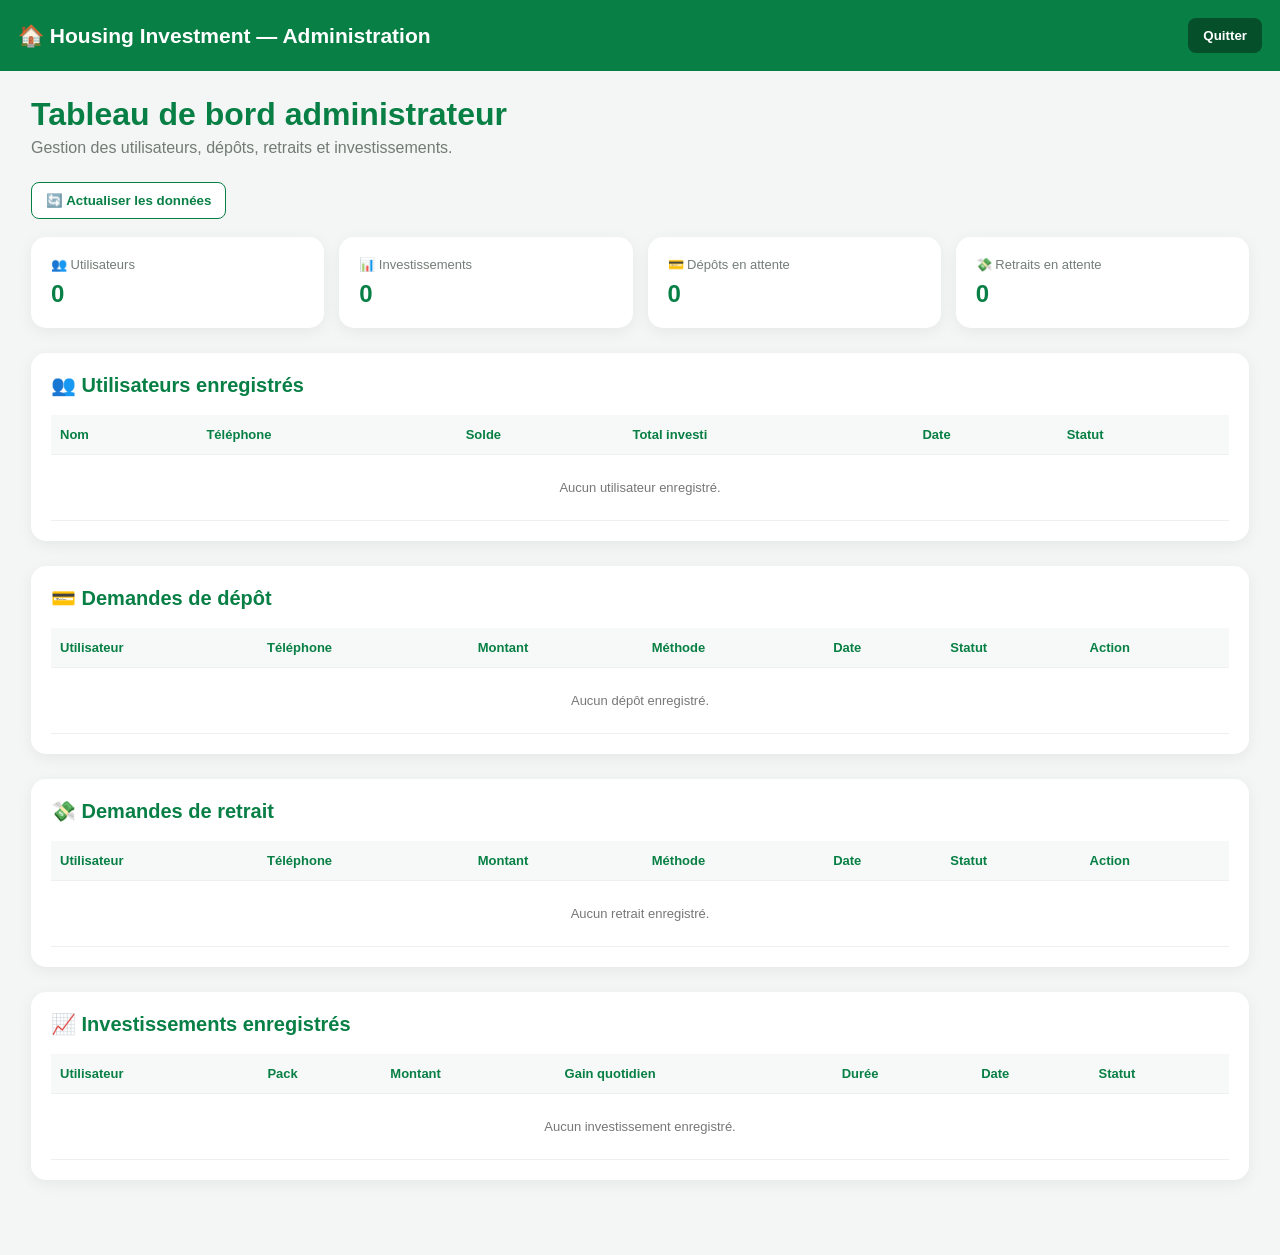
==== commit 49b2e145: "Update fmt.Println to output 'Goodbye World'" ====
--- a/admin.html
+++ b/admin.html
@@ -1,2038 +1,1221 @@
 <!DOCTYPE html>
 <html lang="fr">
 <head>
-    <meta charset="UTF-8">
-    <meta name="viewport" content="width=device-width, initial-scale=1.0">
-
-    <title>Housing Investment - Administration</title>
-
-    <style>
-        * {
-            margin: 0;
-            padding: 0;
-            box-sizing: border-box;
-        }
-
-        body {
-            font-family: Arial, Helvetica, sans-serif;
-            background: #f4f7f5;
-            color: #202a24;
-        }
-
-        /* ================= HEADER ================= */
-
-        header {
-            background: #087f45;
-            color: white;
-            min-height: 70px;
-        }
-
-        .header-inner {
-            max-width: 1300px;
-            margin: auto;
-            min-height: 70px;
-            padding: 10px 20px;
-
-            display: flex;
-            justify-content: space-between;
-            align-items: center;
-            gap: 15px;
-        }
-
-        .logo {
-            font-size: 21px;
-            font-weight: 800;
-        }
-
-        .header-actions {
-            display: flex;
-            gap: 10px;
-        }
-
-        .header-btn {
-            border: none;
-            padding: 10px 14px;
-            border-radius: 8px;
-            cursor: pointer;
-            font-weight: 700;
-        }
-
-        .site-btn {
-            background: white;
-            color: #087f45;
-        }
-
-        .logout-btn {
-            background: #064f2b;
-            color: white;
-        }
-
-        /* ================= CONTAINER ================= */
-
-        .container {
-            max-width: 1300px;
-            margin: auto;
-            padding: 25px 20px 60px;
-        }
-
-        .welcome {
-            margin-bottom: 25px;
-        }
-
-        .welcome h1 {
-            color: #173326;
-            margin-bottom: 5px;
-        }
-
-        .welcome p {
-            color: #6c7771;
-        }
-
-        /* ================= STATISTICS ================= */
-
-        .stats {
-            display: grid;
-            grid-template-columns: repeat(4, 1fr);
-            gap: 18px;
-            margin-bottom: 30px;
-        }
-
-        .stat {
-            background: white;
-            padding: 22px;
-            border-radius: 15px;
-            box-shadow: 0 5px 18px rgba(0,0,0,.06);
-        }
-
-        .stat-icon {
-            font-size: 28px;
-            margin-bottom: 10px;
-        }
-
-        .stat h3 {
-            color: #6c7771;
-            font-size: 14px;
-            margin-bottom: 7px;
-        }
-
-        .stat strong {
-            font-size: 25px;
-            color: #087f45;
-        }
-
-        /* ================= NAVIGATION ================= */
-
-        .admin-nav {
-            display: flex;
-            flex-wrap: wrap;
-            gap: 10px;
-            margin-bottom: 25px;
-        }
-
-        .nav-btn {
-            border: none;
-            background: white;
-            color: #333;
-            padding: 12px 17px;
-            border-radius: 9px;
-            cursor: pointer;
-            font-weight: 700;
-            box-shadow: 0 3px 12px rgba(0,0,0,.05);
-        }
-
-        .nav-btn.active,
-        .nav-btn:hover {
-            background: #087f45;
-            color: white;
-        }
-
-        /* ================= SECTIONS ================= */
-
-        .admin-section {
-            display: none;
-        }
-
-        .admin-section.active {
-            display: block;
-        }
-
-        .section-box {
-            background: white;
-            border-radius: 16px;
-            padding: 22px;
-            box-shadow: 0 5px 18px rgba(0,0,0,.06);
-            margin-bottom: 25px;
-        }
-
-        .section-title {
-            display: flex;
-            align-items: center;
-            justify-content: space-between;
-            gap: 15px;
-            margin-bottom: 18px;
-        }
-
-        .section-title h2 {
-            color: #087f45;
-            font-size: 21px;
-        }
-
-        /* ================= SEARCH ================= */
-
-        .search {
-            width: 100%;
-            max-width: 450px;
-            padding: 13px;
-            border: 1px solid #d8dfda;
-            border-radius: 8px;
-            font-size: 14px;
-            margin-bottom: 18px;
-            outline: none;
-        }
-
-        .search:focus {
-            border-color: #087f45;
-        }
-
-        /* ================= TABLE ================= */
-
-        .table-wrapper {
-            overflow-x: auto;
-        }
-
-        table {
-            width: 100%;
-            border-collapse: collapse;
-            min-width: 700px;
-        }
-
-        th,
-        td {
-            padding: 13px 10px;
-            border-bottom: 1px solid #edf0ee;
-            text-align: left;
-            font-size: 13px;
-        }
-
-        th {
-            color: #087f45;
-            background: #f7faf8;
-        }
-
-        tr:hover td {
-            background: #fafcfb;
-        }
-
-        /* ================= BADGES ================= */
-
-        .badge {
-            display: inline-block;
-            padding: 5px 9px;
-            border-radius: 20px;
-            font-size: 11px;
-            font-weight: 700;
-        }
-
-        .badge-green {
-            background: #e8f7ee;
-            color: #087f45;
-        }
-
-        .badge-orange {
-            background: #fff3df;
-            color: #a65b00;
-        }
-
-        .badge-red {
-            background: #fdecec;
-            color: #b42318;
-        }
-
-        .badge-blue {
-            background: #eaf2ff;
-            color: #1859a8;
-        }
-
-        /* ================= ACTIONS ================= */
-
-        .action-btn {
-            border: none;
-            border-radius: 7px;
-            padding: 7px 10px;
-            cursor: pointer;
-            font-size: 12px;
-            font-weight: 700;
-            margin: 2px;
-        }
-
-        .approve {
-            background: #087f45;
-            color: white;
-        }
-
-        .reject {
-            background: #fdecec;
-            color: #b42318;
-        }
-
-        .view {
-            background: #eaf2ff;
-            color: #1859a8;
-        }
-
-        /* ================= CARDS ================= */
-
-        .cards {
-            display: grid;
-            grid-template-columns: repeat(3, 1fr);
-            gap: 18px;
-        }
-
-        .card {
-            background: #f8faf9;
-            border: 1px solid #e5ebe7;
-            border-radius: 12px;
-            padding: 18px;
-        }
-
-        .card h3 {
-            color: #087f45;
-            margin-bottom: 8px;
-        }
-
-        .card p {
-            color: #68736d;
-            font-size: 14px;
-        }
-
-        /* ================= EMPTY ================= */
-
-        .empty {
-            text-align: center;
-            padding: 30px;
-            color: #7a837e;
-        }
-
-        /* ================= MESSAGE ================= */
-
-        #message {
-            display: none;
-            background: #eaf7ef;
-            color: #087f45;
-            padding: 14px;
-            border-radius: 9px;
-            margin-bottom: 20px;
-            font-weight: 700;
-        }
-
-        /* ================= MODAL ================= */
-
-        .modal {
-            display: none;
-            position: fixed;
-            inset: 0;
-            background: rgba(0,0,0,.55);
-            z-index: 3000;
-            padding: 20px;
-            align-items: center;
-            justify-content: center;
-        }
-
-        .modal-box {
-            background: white;
-            width: 100%;
-            max-width: 500px;
-            border-radius: 16px;
-            padding: 25px;
-            max-height: 90vh;
-            overflow-y: auto;
-        }
-
-        .modal-header {
-            display: flex;
-            justify-content: space-between;
-            align-items: center;
-            margin-bottom: 20px;
-        }
-
-        .modal-header h2 {
-            color: #087f45;
-        }
-
-        .close {
-            border: none;
-            background: #f0f3f1;
-            width: 35px;
-            height: 35px;
-            border-radius: 50%;
-            cursor: pointer;
-            font-size: 18px;
-        }
-
-        .modal-row {
-            padding: 12px 0;
-            border-bottom: 1px solid #edf0ee;
-        }
-
-        .modal-row span {
-            display: block;
-            color: #777;
-            font-size: 12px;
-            margin-bottom: 3px;
-        }
-
-        .modal-row strong {
-            font-size: 15px;
-        }
-
-        /* ================= MOBILE ================= */
-
-        @media(max-width:1000px) {
-
-            .stats {
-                grid-template-columns: repeat(2,1fr);
-            }
-
-            .cards {
-                grid-template-columns: 1fr;
-            }
-        }
-
-        @media(max-width:650px) {
-
-            .header-inner {
-                flex-direction: column;
-                align-items: stretch;
-                padding: 14px;
-            }
-
-            .logo {
-                text-align: center;
-            }
-
-            .header-actions {
-                justify-content: center;
-            }
-
-            .container {
-                padding: 20px 12px 40px;
-            }
-
-            .stats {
-                grid-template-columns: 1fr;
-            }
-
-            .admin-nav {
-                display: grid;
-                grid-template-columns: repeat(2,1fr);
-            }
-
-            .nav-btn {
-                width: 100%;
-            }
-
-            .section-title {
-                flex-direction: column;
-                align-items: flex-start;
-            }
-        }
-    </style>
+<meta charset="UTF-8">
+<meta name="viewport" content="width=device-width, initial-scale=1.0">
+
+<title>Administration - Housing Investment</title>
+
+<style>
+*{
+    box-sizing:border-box;
+    margin:0;
+    padding:0;
+}
+
+body{
+    font-family:Arial,Helvetica,sans-serif;
+    background:#f3f6f4;
+    color:#202822;
+}
+
+header{
+    background:#087f45;
+    color:white;
+    padding:18px;
+}
+
+.header-inner{
+    max-width:1250px;
+    margin:auto;
+    display:flex;
+    align-items:center;
+    justify-content:space-between;
+    gap:15px;
+}
+
+.logo{
+    font-size:21px;
+    font-weight:bold;
+}
+
+.logout{
+    background:#064f2b;
+    border:0;
+    color:white;
+    padding:10px 15px;
+    border-radius:8px;
+    cursor:pointer;
+    font-weight:bold;
+}
+
+.container{
+    max-width:1250px;
+    margin:auto;
+    padding:25px 16px 50px;
+}
+
+h1{
+    color:#087f45;
+    margin-bottom:6px;
+}
+
+.subtitle{
+    color:#737b76;
+    margin-bottom:25px;
+}
+
+/* STATISTIQUES */
+
+.stats{
+    display:grid;
+    grid-template-columns:repeat(4,1fr);
+    gap:15px;
+    margin-bottom:25px;
+}
+
+.stat{
+    background:white;
+    padding:20px;
+    border-radius:15px;
+    box-shadow:0 4px 16px rgba(0,0,0,.06);
+}
+
+.stat span{
+    display:block;
+    color:#747d77;
+    font-size:13px;
+    margin-bottom:8px;
+}
+
+.stat strong{
+    font-size:24px;
+    color:#087f45;
+}
+
+/* SECTION */
+
+.section{
+    background:white;
+    border-radius:15px;
+    padding:20px;
+    margin-bottom:25px;
+    box-shadow:0 4px 16px rgba(0,0,0,.06);
+}
+
+.section h2{
+    color:#087f45;
+    margin-bottom:18px;
+    font-size:20px;
+}
+
+.table-wrapper{
+    overflow-x:auto;
+}
+
+table{
+    width:100%;
+    border-collapse:collapse;
+    min-width:700px;
+}
+
+th,td{
+    padding:12px 9px;
+    border-bottom:1px solid #edf0ee;
+    text-align:left;
+    font-size:13px;
+}
+
+th{
+    background:#f6f9f7;
+    color:#087f45;
+}
+
+.badge{
+    display:inline-block;
+    padding:5px 9px;
+    border-radius:20px;
+    font-size:11px;
+    font-weight:bold;
+}
+
+.pending{
+    background:#fff3df;
+    color:#a55b00;
+}
+
+.approved{
+    background:#e8f7ee;
+    color:#087f45;
+}
+
+.rejected{
+    background:#fdecec;
+    color:#b42318;
+}
+
+.action-btn{
+    border:0;
+    border-radius:7px;
+    padding:7px 10px;
+    cursor:pointer;
+    font-size:12px;
+    font-weight:bold;
+    margin:2px;
+}
+
+.approve-btn{
+    background:#087f45;
+    color:white;
+}
+
+.reject-btn{
+    background:#fbe2e2;
+    color:#b42318;
+}
+
+.empty{
+    text-align:center;
+    color:#777;
+    padding:25px;
+}
+
+.refresh{
+    background:white;
+    border:1px solid #087f45;
+    color:#087f45;
+    padding:10px 14px;
+    border-radius:8px;
+    cursor:pointer;
+    font-weight:bold;
+    margin-bottom:18px;
+}
+
+/* MOBILE */
+
+@media(max-width:850px){
+
+    .stats{
+        grid-template-columns:repeat(2,1fr);
+    }
+
+}
+
+@media(max-width:550px){
+
+    .header-inner{
+        flex-direction:column;
+        align-items:flex-start;
+    }
+
+    .stats{
+        grid-template-columns:1fr;
+    }
+
+    .container{
+        padding:20px 10px 40px;
+    }
+
+}
+</style>
 </head>
 
 <body>
 
 <header>
 
-    <div class="header-inner">
-
-        <div class="logo">
-            🏠 Housing Investment — Administration
-        </div>
-
-        <div class="header-actions">
-
-            <button
-                class="header-btn site-btn"
-                onclick="window.location.href='index.html'">
-                🌐 Site
-            </button>
-
-            <button
-                class="header-btn logout-btn"
-                onclick="logout()">
-                Déconnexion
-            </button>
-
-        </div>
-
-    </div>
+<div class="header-inner">
+
+<div class="logo">
+🏠 Housing Investment — Administration
+</div>
+
+<button
+class="logout"
+onclick="logoutAdmin()">
+Quitter
+</button>
+
+</div>
 
 </header>
 
 
 <main class="container">
 
-    <div id="message"></div>
-
-
-    <!-- ================= BIENVENUE ================= -->
-
-    <section class="welcome">
-
-        <h1>
-            Centre de contrôle 👋
-        </h1>
-
-        <p>
-            Gérez les utilisateurs, investissements,
-            dépôts et retraits depuis cet espace.
-        </p>
-
-    </section>
-
-
-    <!-- ================= STATISTIQUES ================= -->
-
-    <section class="stats">
-
-        <div class="stat">
-
-            <div class="stat-icon">👥</div>
-
-            <h3>
-                Utilisateurs enregistrés
-            </h3>
-
-            <strong id="usersCount">
-                0
-            </strong>
-
-        </div>
-
-
-        <div class="stat">
-
-            <div class="stat-icon">📊</div>
-
-            <h3>
-                Investissements
-            </h3>
-
-            <strong id="investmentsCount">
-                0
-            </strong>
-
-        </div>
-
-
-        <div class="stat">
-
-            <div class="stat-icon">💰</div>
-
-            <h3>
-                Total investi
-            </h3>
-
-            <strong id="totalInvested">
-                0 FCFA
-            </strong>
-
-        </div>
-
-
-        <div class="stat">
-
-            <div class="stat-icon">💸</div>
-
-            <h3>
-                Retraits en attente
-            </h3>
-
-            <strong id="pendingWithdrawals">
-                0
-            </strong>
-
-        </div>
-
-    </section>
-
-
-    <!-- ================= NAVIGATION ================= -->
-
-    <nav class="admin-nav">
-
-        <button
-            class="nav-btn active"
-            onclick="showSection('users', this)">
-            👥 Utilisateurs
-        </button>
-
-        <button
-            class="nav-btn"
-            onclick="showSection('investments', this)">
-            📊 Investissements
-        </button>
-
-        <button
-            class="nav-btn"
-            onclick="showSection('deposits', this)">
-            💳 Dépôts
-        </button>
-
-        <button
-            class="nav-btn"
-            onclick="showSection('withdrawals', this)">
-            💸 Retraits
-        </button>
-
-        <button
-            class="nav-btn"
-            onclick="showSection('overview', this)">
-            📈 Statistiques
-        </button>
-
-    </nav>
-
-
-    <!-- =====================================================
-         UTILISATEURS
-    ===================================================== -->
-
-    <section
-        id="users"
-        class="admin-section active">
-
-        <div class="section-box">
-
-            <div class="section-title">
-
-                <h2>
-                    👥 Utilisateurs enregistrés
-                </h2>
-
-            </div>
-
-
-            <input
-                type="text"
-                id="userSearch"
-                class="search"
-                placeholder="🔎 Rechercher par nom ou téléphone..."
-                oninput="filterUsers()"
-            >
-
-
-            <div class="table-wrapper">
-
-                <table>
-
-                    <thead>
-
-                        <tr>
-
-                            <th>
-                                Nom
-                            </th>
-
-                            <th>
-                                Téléphone
-                            </th>
-
-                            <th>
-                                Solde
-                            </th>
-
-                            <th>
-                                Investi
-                            </th>
-
-                            <th>
-                                Statut
-                            </th>
-
-                            <th>
-                                Action
-                            </th>
-
-                        </tr>
-
-                    </thead>
-
-                    <tbody id="usersBody">
-
-                    </tbody>
-
-                </table>
-
-            </div>
-
-        </div>
-
-    </section>
-
-
-    <!-- =====================================================
-         INVESTISSEMENTS
-    ===================================================== -->
-
-    <section
-        id="investments"
-        class="admin-section">
-
-        <div class="section-box">
-
-            <div class="section-title">
-
-                <h2>
-                    📊 Investissements
-                </h2>
-
-            </div>
-
-            <div class="table-wrapper">
-
-                <table>
-
-                    <thead>
-
-                        <tr>
-
-                            <th>
-                                Utilisateur
-                            </th>
-
-                            <th>
-                                Pack
-                            </th>
-
-                            <th>
-                                Montant
-                            </th>
-
-                            <th>
-                                Gain quotidien
-                            </th>
-
-                            <th>
-                                Date
-                            </th>
-
-                            <th>
-                                Statut
-                            </th>
-
-                        </tr>
-
-                    </thead>
-
-                    <tbody id="investmentsBody">
-
-                    </tbody>
-
-                </table>
-
-            </div>
-
-        </div>
-
-    </section>
-
-
-    <!-- =====================================================
-         DEPOTS
-    ===================================================== -->
-
-    <section
-        id="deposits"
-        class="admin-section">
-
-        <div class="section-box">
-
-            <div class="section-title">
-
-                <h2>
-                    💳 Gestion des dépôts
-                </h2>
-
-            </div>
-
-            <div class="table-wrapper">
-
-                <table>
-
-                    <thead>
-
-                        <tr>
-
-                            <th>
-                                Utilisateur
-                            </th>
-
-                            <th>
-                                Montant
-                            </th>
-
-                            <th>
-                                Date
-                            </th>
-
-                            <th>
-                                Statut
-                            </th>
-
-                            <th>
-                                Action
-                            </th>
-
-                        </tr>
-
-                    </thead>
-
-                    <tbody id="depositsBody">
-
-                    </tbody>
-
-                </table>
-
-            </div>
-
-        </div>
-
-    </section>
-
-
-    <!-- =====================================================
-         RETRAITS
-    ===================================================== -->
-
-    <section
-        id="withdrawals"
-        class="admin-section">
-
-        <div class="section-box">
-
-            <div class="section-title">
-
-                <h2>
-                    💸 Gestion des retraits
-                </h2>
-
-            </div>
-
-            <div class="table-wrapper">
-
-                <table>
-
-                    <thead>
-
-                        <tr>
-
-                            <th>
-                                Utilisateur
-                            </th>
-
-                            <th>
-                                Montant
-                            </th>
-
-                            <th>
-                                Date
-                            </th>
-
-                            <th>
-                                Statut
-                            </th>
-
-                            <th>
-                                Action
-                            </th>
-
-                        </tr>
-
-                    </thead>
-
-                    <tbody id="withdrawalsBody">
-
-                    </tbody>
-
-                </table>
-
-            </div>
-
-        </div>
-
-    </section>
-
-
-    <!-- =====================================================
-         STATISTIQUES
-    ===================================================== -->
-
-    <section
-        id="overview"
-        class="admin-section">
-
-        <div class="section-box">
-
-            <div class="section-title">
-
-                <h2>
-                    📈 Vue générale
-                </h2>
-
-            </div>
-
-
-            <div class="cards">
-
-                <div class="card">
-
-                    <h3>
-                        👥 Membres
-                    </h3>
-
-                    <p id="overviewUsers">
-                        0 utilisateur
-                    </p>
-
-                </div>
-
-
-                <div class="card">
-
-                    <h3>
-                        💰 Capitaux investis
-                    </h3>
-
-                    <p id="overviewInvested">
-                        0 FCFA
-                    </p>
-
-                </div>
-
-
-                <div class="card">
-
-                    <h3>
-                        📊 Nombre d'investissements
-                    </h3>
-
-                    <p id="overviewInvestments">
-                        0
-                    </p>
-
-                </div>
-
-            </div>
-
-        </div>
-
-    </section>
+<h1>
+Tableau de bord administrateur
+</h1>
+
+<p class="subtitle">
+Gestion des utilisateurs, dépôts, retraits et investissements.
+</p>
+
+
+<button
+class="refresh"
+onclick="loadAdmin()">
+🔄 Actualiser les données
+</button>
+
+
+<!-- STATISTIQUES -->
+
+<section class="stats">
+
+<div class="stat">
+
+<span>
+👥 Utilisateurs
+</span>
+
+<strong id="usersCount">
+0
+</strong>
+
+</div>
+
+
+<div class="stat">
+
+<span>
+📊 Investissements
+</span>
+
+<strong id="investmentsCount">
+0
+</strong>
+
+</div>
+
+
+<div class="stat">
+
+<span>
+💳 Dépôts en attente
+</span>
+
+<strong id="pendingDeposits">
+0
+</strong>
+
+</div>
+
+
+<div class="stat">
+
+<span>
+💸 Retraits en attente
+</span>
+
+<strong id="pendingWithdrawals">
+0
+</strong>
+
+</div>
+
+</section>
+
+
+<!-- UTILISATEURS -->
+
+<section class="section">
+
+<h2>
+👥 Utilisateurs enregistrés
+</h2>
+
+<div class="table-wrapper">
+
+<table>
+
+<thead>
+
+<tr>
+<th>Nom</th>
+<th>Téléphone</th>
+<th>Solde</th>
+<th>Total investi</th>
+<th>Date</th>
+<th>Statut</th>
+</tr>
+
+</thead>
+
+<tbody id="usersBody"></tbody>
+
+</table>
+
+</div>
+
+</section>
+
+
+<!-- DEPOTS -->
+
+<section class="section">
+
+<h2>
+💳 Demandes de dépôt
+</h2>
+
+<div class="table-wrapper">
+
+<table>
+
+<thead>
+
+<tr>
+<th>Utilisateur</th>
+<th>Téléphone</th>
+<th>Montant</th>
+<th>Méthode</th>
+<th>Date</th>
+<th>Statut</th>
+<th>Action</th>
+</tr>
+
+</thead>
+
+<tbody id="depositsBody"></tbody>
+
+</table>
+
+</div>
+
+</section>
+
+
+<!-- RETRAITS -->
+
+<section class="section">
+
+<h2>
+💸 Demandes de retrait
+</h2>
+
+<div class="table-wrapper">
+
+<table>
+
+<thead>
+
+<tr>
+<th>Utilisateur</th>
+<th>Téléphone</th>
+<th>Montant</th>
+<th>Méthode</th>
+<th>Date</th>
+<th>Statut</th>
+<th>Action</th>
+</tr>
+
+</thead>
+
+<tbody id="withdrawalsBody"></tbody>
+
+</table>
+
+</div>
+
+</section>
+
+
+<!-- INVESTISSEMENTS -->
+
+<section class="section">
+
+<h2>
+📈 Investissements enregistrés
+</h2>
+
+<div class="table-wrapper">
+
+<table>
+
+<thead>
+
+<tr>
+<th>Utilisateur</th>
+<th>Pack</th>
+<th>Montant</th>
+<th>Gain quotidien</th>
+<th>Durée</th>
+<th>Date</th>
+<th>Statut</th>
+</tr>
+
+</thead>
+
+<tbody id="investmentsBody"></tbody>
+
+</table>
+
+</div>
+
+</section>
 
 </main>
 
 
-<!-- =====================================================
-     MODAL UTILISATEUR
-===================================================== -->
-
-<div
-    class="modal"
-    id="userModal">
-
-    <div class="modal-box">
-
-        <div class="modal-header">
-
-            <h2>
-                👤 Profil utilisateur
-            </h2>
-
-            <button
-                class="close"
-                onclick="closeModal()">
-                ×
-            </button>
-
-        </div>
-
-        <div id="userDetails"></div>
-
-    </div>
-
-</div>
-
+<script src="script.js"></script>
 
 <script>
 
-    /* =====================================================
-       OUTILS
-    ===================================================== */
-
-    function formatFCFA(value) {
-
-        return Number(value || 0)
-            .toLocaleString("fr-FR") + " FCFA";
-
-    }
-
-
-    function getUsers() {
-
-        /*
-         * Plusieurs anciennes versions du site
-         * peuvent utiliser différents noms de stockage.
-         */
-
-        return JSON.parse(
-            localStorage.getItem("users")
-        ) || [];
-
-    }
-
-
-    function getInvestments() {
-
-        return JSON.parse(
-            localStorage.getItem("investments")
-        ) || [];
-
-    }
-
-
-    function getDeposits() {
-
-        return JSON.parse(
-            localStorage.getItem("deposits")
-        ) || [];
-
-    }
-
-
-    function getWithdrawals() {
-
-        return JSON.parse(
-            localStorage.getItem("withdrawals")
-        ) || [];
-
-    }
-
-
-    /* =====================================================
-       STATISTIQUES
-    ===================================================== */
-
-    function updateStatistics() {
-
-        const users =
-            getUsers();
-
-        const investments =
-            getInvestments();
-
-        const withdrawals =
-            getWithdrawals();
-
-
-        let totalInvested = 0;
-
-        investments.forEach(item => {
-
-            totalInvested +=
-                Number(item.amount || 0);
-
-        });
-
-
-        const pending =
-            withdrawals.filter(item => {
-
-                return (
-                    item.status === "pending" ||
-                    item.status === "en_attente" ||
-                    item.status === "En attente"
-                );
-
-            }).length;
-
-
+/* =====================================================
+UTILITAIRE
+===================================================== */
+
+function money(value){
+
+    return window.HousingInvestment
+        .formatFCFA(value);
+
+}
+
+
+function safe(value){
+
+    return String(value || "")
+        .replace(/&/g,"&amp;")
+        .replace(/</g,"&lt;")
+        .replace(/>/g,"&gt;")
+        .replace(/"/g,"&quot;")
+        .replace(/'/g,"&#039;");
+
+}
+
+
+/* =====================================================
+CHARGEMENT ADMIN
+===================================================== */
+
+function loadAdmin(){
+
+    const api =
+        window.HousingInvestment;
+
+
+    const users =
+        api.getUsers();
+
+
+    const deposits =
+        api.getDeposits();
+
+
+    const withdrawals =
+        api.getWithdrawals();
+
+
+    const investments =
+        api.getInvestments();
+
+
+    /* STATISTIQUES */
+
+    document.getElementById(
+        "usersCount"
+    ).textContent =
+        users.length;
+
+
+    document.getElementById(
+        "investmentsCount"
+    ).textContent =
+        investments.length;
+
+
+    document.getElementById(
+        "pendingDeposits"
+    ).textContent =
+        deposits.filter(
+            item =>
+            item.status === "pending"
+        ).length;
+
+
+    document.getElementById(
+        "pendingWithdrawals"
+    ).textContent =
+        withdrawals.filter(
+            item =>
+            item.status === "pending"
+        ).length;
+
+
+    renderUsers(users);
+
+    renderDeposits(deposits);
+
+    renderWithdrawals(withdrawals);
+
+    renderInvestments(investments);
+
+}
+
+
+/* =====================================================
+UTILISATEURS
+===================================================== */
+
+function renderUsers(users){
+
+    const body =
         document.getElementById(
-            "usersCount"
-        ).textContent =
-            users.length;
-
-
-        document.getElementById(
-            "investmentsCount"
-        ).textContent =
-            investments.length;
-
-
-        document.getElementById(
-            "totalInvested"
-        ).textContent =
-            formatFCFA(totalInvested);
-
-
-        document.getElementById(
-            "pendingWithdrawals"
-        ).textContent =
-            pending;
-
-
-        document.getElementById(
-            "overviewUsers"
-        ).textContent =
-            users.length +
-            (users.length > 1
-                ? " utilisateurs"
-                : " utilisateur");
-
-
-        document.getElementById(
-            "overviewInvested"
-        ).textContent =
-            formatFCFA(totalInvested);
-
-
-        document.getElementById(
-            "overviewInvestments"
-        ).textContent =
-            investments.length;
-
-    }
-
-
-    /* =====================================================
-       UTILISATEURS
-    ===================================================== */
-
-    function renderUsers(list = getUsers()) {
-
-        const body =
-            document.getElementById(
-                "usersBody"
-            );
-
-
-        if (!list.length) {
-
-            body.innerHTML = `
-                <tr>
-                    <td colspan="6"
-                        class="empty">
-                        Aucun utilisateur enregistré.
-                    </td>
-                </tr>
-            `;
-
-            return;
-
-        }
-
-
-        const investments =
-            getInvestments();
-
-
-        body.innerHTML = "";
-
-
-        list.forEach((user, index) => {
-
-            const phone =
-                user.phone ||
-                user.telephone ||
-                user.phoneNumber ||
-                "—";
-
-
-            const name =
+            "usersBody"
+        );
+
+
+    if(!users.length){
+
+        body.innerHTML = `
+
+        <tr>
+            <td
+                colspan="6"
+                class="empty">
+
+                Aucun utilisateur enregistré.
+
+            </td>
+        </tr>
+
+        `;
+
+        return;
+    }
+
+
+    body.innerHTML = "";
+
+
+    users.forEach(user => {
+
+        const row =
+            document.createElement("tr");
+
+
+        row.innerHTML = `
+
+        <td>
+            ${safe(
                 user.name ||
                 user.fullName ||
-                user.nom ||
-                user.username ||
-                "Utilisateur";
-
-
-            const balance =
-                Number(
-                    user.balance ||
-                    user.solde ||
-                    0
-                );
-
-
-            let invested = 0;
-
-
-            investments.forEach(item => {
-
-                const itemPhone =
-                    item.userPhone ||
-                    item.phone ||
-                    "";
-
-
-                if (
-                    itemPhone &&
-                    itemPhone === phone
-                ) {
-
-                    invested +=
-                        Number(
-                            item.amount || 0
-                        );
-
-                }
-
-            });
-
-
-            const row =
-                document.createElement("tr");
-
-
-            row.innerHTML = `
-
-                <td>
-                    <strong>
-                        ${escapeHTML(name)}
-                    </strong>
-                </td>
-
-                <td>
-                    ${escapeHTML(phone)}
-                </td>
-
-                <td>
-                    ${formatFCFA(balance)}
-                </td>
-
-                <td>
-                    ${formatFCFA(invested)}
-                </td>
-
-                <td>
-                    <span class="badge badge-green">
-                        Actif
-                    </span>
-                </td>
-
-                <td>
-
-                    <button
-                        class="action-btn view"
-                        onclick="viewUser(${index})">
-                        Voir
-                    </button>
-
-                </td>
-
-            `;
-
-
-            body.appendChild(row);
-
-        });
-
-    }
-
-
-    /* =====================================================
-       RECHERCHE
-    ===================================================== */
-
-    function filterUsers() {
-
-        const search =
-            document.getElementById(
-                "userSearch"
-            ).value
-            .toLowerCase()
-            .trim();
-
-
-        const users =
-            getUsers();
-
-
-        const filtered =
-            users.filter(user => {
-
-                const name =
-                    String(
-                        user.name ||
-                        user.fullName ||
-                        user.nom ||
-                        user.username ||
-                        ""
-                    ).toLowerCase();
-
-
-                const phone =
-                    String(
-                        user.phone ||
-                        user.telephone ||
-                        user.phoneNumber ||
-                        ""
-                    ).toLowerCase();
-
-
-                return (
-                    name.includes(search) ||
-                    phone.includes(search)
-                );
-
-            });
-
-
-        renderUsers(filtered);
-
-    }
-
-
-    /* =====================================================
-       INVESTISSEMENTS
-    ===================================================== */
-
-    function renderInvestments() {
-
-        const body =
-            document.getElementById(
-                "investmentsBody"
-            );
-
-
-        const investments =
-            getInvestments();
-
-
-        if (!investments.length) {
-
-            body.innerHTML = `
-                <tr>
-                    <td colspan="6"
-                        class="empty">
-                        Aucun investissement enregistré.
-                    </td>
-                </tr>
-            `;
-
-            return;
-
-        }
-
-
-        body.innerHTML = "";
-
-
-        investments.forEach(item => {
-
-            const row =
-                document.createElement("tr");
-
-
-            row.innerHTML = `
-
-                <td>
-                    ${escapeHTML(
-                        item.userName ||
-                        item.name ||
-                        item.userPhone ||
-                        item.phone ||
-                        "Utilisateur"
-                    )}
-                </td>
-
-                <td>
-                    ${escapeHTML(
-                        item.pack ||
-                        "Investissement"
-                    )}
-                </td>
-
-                <td>
-                    ${formatFCFA(
-                        item.amount
-                    )}
-                </td>
-
-                <td>
-                    ${formatFCFA(
-                        item.dailyGain ||
-                        item.gain
-                    )}
-                </td>
-
-                <td>
-                    ${escapeHTML(
-                        item.date || "—"
-                    )}
-                </td>
-
-                <td>
-                    <span class="badge badge-green">
-                        Actif
-                    </span>
-                </td>
-
-            `;
-
-
-            body.appendChild(row);
-
-        });
-
-    }
-
-
-    /* =====================================================
-       DEPOTS
-    ===================================================== */
-
-    function renderDeposits() {
-
-        const body =
-            document.getElementById(
-                "depositsBody"
-            );
-
-
-        const deposits =
-            getDeposits();
-
-
-        if (!deposits.length) {
-
-            body.innerHTML = `
-                <tr>
-                    <td colspan="5"
-                        class="empty">
-                        Aucun dépôt en attente.
-                    </td>
-                </tr>
-            `;
-
-            return;
-
-        }
-
-
-        body.innerHTML = "";
-
-
-        deposits.forEach((item, index) => {
-
-            const status =
-                item.status ||
-                "pending";
-
-
-            const row =
-                document.createElement("tr");
-
-
-            row.innerHTML = `
-
-                <td>
-                    ${escapeHTML(
-                        item.userName ||
-                        item.name ||
-                        item.userPhone ||
-                        item.phone ||
-                        "Utilisateur"
-                    )}
-                </td>
-
-                <td>
-                    ${formatFCFA(
-                        item.amount
-                    )}
-                </td>
-
-                <td>
-                    ${escapeHTML(
-                        item.date || "—"
-                    )}
-                </td>
-
-                <td>
-                    ${statusBadge(status)}
-                </td>
-
-                <td>
-
-                    ${
-                        isPending(status)
-                        ? `
-                            <button
-                                class="action-btn approve"
-                                onclick="approveDeposit(${index})">
-                                Valider
-                            </button>
-
-                            <button
-                                class="action-btn reject"
-                                onclick="rejectDeposit(${index})">
-                                Refuser
-                            </button>
-                        `
-                        : "—"
-                    }
-
-                </td>
-
-            `;
-
-
-            body.appendChild(row);
-
-        });
-
-    }
-
-
-    /* =====================================================
-       RETRAITS
-    ===================================================== */
-
-    function renderWithdrawals() {
-
-        const body =
-            document.getElementById(
-                "withdrawalsBody"
-            );
-
-
-        const withdrawals =
-            getWithdrawals();
-
-
-        if (!withdrawals.length) {
-
-            body.innerHTML = `
-                <tr>
-                    <td colspan="5"
-                        class="empty">
-                        Aucun retrait enregistré.
-                    </td>
-                </tr>
-            `;
-
-            return;
-
-        }
-
-
-        body.innerHTML = "";
-
-
-        withdrawals.forEach((item, index) => {
-
-            const status =
-                item.status ||
-                "pending";
-
-
-            const row =
-                document.createElement("tr");
-
-
-            row.innerHTML = `
-
-                <td>
-                    ${escapeHTML(
-                        item.userName ||
-                        item.name ||
-                        item.userPhone ||
-                        item.phone ||
-                        "Utilisateur"
-                    )}
-                </td>
-
-                <td>
-                    ${formatFCFA(
-                        item.amount
-                    )}
-                </td>
-
-                <td>
-                    ${escapeHTML(
-                        item.date || "—"
-                    )}
-                </td>
-
-                <td>
-                    ${statusBadge(status)}
-                </td>
-
-                <td>
-
-                    ${
-                        isPending(status)
-                        ? `
-                            <button
-                                class="action-btn approve"
-                                onclick="approveWithdrawal(${index})">
-                                Valider
-                            </button>
-
-                            <button
-                                class="action-btn reject"
-                                onclick="rejectWithdrawal(${index})">
-                                Refuser
-                            </button>
-                        `
-                        : "—"
-                    }
-
-                </td>
-
-            `;
-
-
-            body.appendChild(row);
-
-        });
-
-    }
-
-
-    /* =====================================================
-       STATUTS
-    ===================================================== */
-
-    function isPending(status) {
-
-        return (
-            status === "pending" ||
-            status === "en_attente" ||
-            status === "En attente"
+                "Utilisateur"
+            )}
+        </td>
+
+        <td>
+            ${safe(
+                user.phone ||
+                "—"
+            )}
+        </td>
+
+        <td>
+            ${money(
+                user.balance || 0
+            )}
+        </td>
+
+        <td>
+            ${money(
+                user.totalInvested || 0
+            )}
+        </td>
+
+        <td>
+            ${safe(
+                user.createdAt ||
+                "—"
+            )}
+        </td>
+
+        <td>
+
+            <span class="badge approved">
+                Actif
+            </span>
+
+        </td>
+
+        `;
+
+
+        body.appendChild(row);
+
+    });
+
+}
+
+
+/* =====================================================
+DEPOTS
+===================================================== */
+
+function renderDeposits(deposits){
+
+    const body =
+        document.getElementById(
+            "depositsBody"
         );
 
-    }
-
-
-    function statusBadge(status) {
-
-        if (
-            status === "approved" ||
-            status === "validé" ||
-            status === "Valide"
-        ) {
-
-            return `
-                <span class="badge badge-green">
-                    Validé
-                </span>
-            `;
-
-        }
-
-
-        if (
-            status === "rejected" ||
-            status === "refusé"
-        ) {
-
-            return `
-                <span class="badge badge-red">
-                    Refusé
-                </span>
-            `;
-
-        }
-
+
+    if(!deposits.length){
+
+        body.innerHTML = `
+
+        <tr>
+            <td
+                colspan="7"
+                class="empty">
+
+                Aucun dépôt enregistré.
+
+            </td>
+        </tr>
+
+        `;
+
+        return;
+    }
+
+
+    body.innerHTML = "";
+
+
+    deposits
+    .slice()
+    .reverse()
+    .forEach(deposit => {
+
+        const row =
+            document.createElement("tr");
+
+
+        row.innerHTML = `
+
+        <td>
+            ${safe(
+                deposit.userName ||
+                "Utilisateur"
+            )}
+        </td>
+
+        <td>
+            ${safe(
+                deposit.userPhone ||
+                "—"
+            )}
+        </td>
+
+        <td>
+            <strong>
+                ${money(
+                    deposit.amount
+                )}
+            </strong>
+        </td>
+
+        <td>
+            ${safe(
+                deposit.method ||
+                "—"
+            )}
+        </td>
+
+        <td>
+            ${safe(
+                deposit.date ||
+                "—"
+            )}
+        </td>
+
+        <td>
+            ${statusBadge(
+                deposit.status
+            )}
+        </td>
+
+        <td>
+
+            ${
+                deposit.status === "pending"
+
+                ?
+
+                `
+                <button
+                    class="action-btn approve-btn"
+                    onclick="approveDeposit('${deposit.id}')">
+
+                    Valider
+
+                </button>
+
+                <button
+                    class="action-btn reject-btn"
+                    onclick="rejectDeposit('${deposit.id}')">
+
+                    Refuser
+
+                </button>
+                `
+
+                :
+
+                "—"
+            }
+
+        </td>
+
+        `;
+
+
+        body.appendChild(row);
+
+    });
+
+}
+
+
+/* =====================================================
+RETRAITS
+===================================================== */
+
+function renderWithdrawals(withdrawals){
+
+    const body =
+        document.getElementById(
+            "withdrawalsBody"
+        );
+
+
+    if(!withdrawals.length){
+
+        body.innerHTML = `
+
+        <tr>
+            <td
+                colspan="7"
+                class="empty">
+
+                Aucun retrait enregistré.
+
+            </td>
+        </tr>
+
+        `;
+
+        return;
+    }
+
+
+    body.innerHTML = "";
+
+
+    withdrawals
+    .slice()
+    .reverse()
+    .forEach(withdrawal => {
+
+        const row =
+            document.createElement("tr");
+
+
+        row.innerHTML = `
+
+        <td>
+            ${safe(
+                withdrawal.userName ||
+                "Utilisateur"
+            )}
+        </td>
+
+        <td>
+            ${safe(
+                withdrawal.userPhone ||
+                "—"
+            )}
+        </td>
+
+        <td>
+            <strong>
+                ${money(
+                    withdrawal.amount
+                )}
+            </strong>
+        </td>
+
+        <td>
+            ${safe(
+                withdrawal.method ||
+                "—"
+            )}
+        </td>
+
+        <td>
+            ${safe(
+                withdrawal.date ||
+                "—"
+            )}
+        </td>
+
+        <td>
+            ${statusBadge(
+                withdrawal.status
+            )}
+        </td>
+
+        <td>
+
+            ${
+                withdrawal.status === "pending"
+
+                ?
+
+                `
+                <button
+                    class="action-btn approve-btn"
+                    onclick="approveWithdrawal('${withdrawal.id}')">
+
+                    Valider
+
+                </button>
+
+                <button
+                    class="action-btn reject-btn"
+                    onclick="rejectWithdrawal('${withdrawal.id}')">
+
+                    Refuser
+
+                </button>
+                `
+
+                :
+
+                "—"
+            }
+
+        </td>
+
+        `;
+
+
+        body.appendChild(row);
+
+    });
+
+}
+
+
+/* =====================================================
+INVESTISSEMENTS
+===================================================== */
+
+function renderInvestments(investments){
+
+    const body =
+        document.getElementById(
+            "investmentsBody"
+        );
+
+
+    if(!investments.length){
+
+        body.innerHTML = `
+
+        <tr>
+            <td
+                colspan="7"
+                class="empty">
+
+                Aucun investissement enregistré.
+
+            </td>
+        </tr>
+
+        `;
+
+        return;
+    }
+
+
+    body.innerHTML = "";
+
+
+    investments
+    .slice()
+    .reverse()
+    .forEach(item => {
+
+        const row =
+            document.createElement("tr");
+
+
+        row.innerHTML = `
+
+        <td>
+            ${safe(
+                item.userName ||
+                "Utilisateur"
+            )}
+        </td>
+
+        <td>
+            ${safe(
+                item.pack ||
+                "—"
+            )}
+        </td>
+
+        <td>
+            ${money(
+                item.amount
+            )}
+        </td>
+
+        <td>
+            ${money(
+                item.dailyGain
+            )}
+        </td>
+
+        <td>
+            ${item.duration || 180}
+            jours
+        </td>
+
+        <td>
+            ${safe(
+                item.date ||
+                "—"
+            )}
+        </td>
+
+        <td>
+            <span class="badge approved">
+                Actif
+            </span>
+        </td>
+
+        `;
+
+
+        body.appendChild(row);
+
+    });
+
+}
+
+
+/* =====================================================
+STATUT
+===================================================== */
+
+function statusBadge(status){
+
+    if(status === "approved"){
 
         return `
-            <span class="badge badge-orange">
-                En attente
-            </span>
+        <span class="badge approved">
+            Validé
+        </span>
         `;
 
     }
 
 
-    /* =====================================================
-       VALIDATION DEPOT
-    ===================================================== */
-
-    function approveDeposit(index) {
-
-        const deposits =
-            getDeposits();
-
-
-        if (!deposits[index]) {
-            return;
-        }
-
-
-        deposits[index].status =
-            "approved";
-
-
-        localStorage.setItem(
-            "deposits",
-            JSON.stringify(deposits)
-        );
-
-
-        showMessage(
-            "Dépôt validé."
-        );
-
-
-        renderDeposits();
-
-    }
-
-
-    function rejectDeposit(index) {
-
-        const deposits =
-            getDeposits();
-
-
-        if (!deposits[index]) {
-            return;
-        }
-
-
-        deposits[index].status =
-            "rejected";
-
-
-        localStorage.setItem(
-            "deposits",
-            JSON.stringify(deposits)
-        );
-
-
-        showMessage(
-            "Dépôt refusé."
-        );
-
-
-        renderDeposits();
-
-    }
-
-
-    /* =====================================================
-       VALIDATION RETRAIT
-    ===================================================== */
-
-    function approveWithdrawal(index) {
-
-        const withdrawals =
-            getWithdrawals();
-
-
-        if (!withdrawals[index]) {
-            return;
-        }
-
-
-        withdrawals[index].status =
-            "approved";
-
-
-        localStorage.setItem(
-            "withdrawals",
-            JSON.stringify(
-                withdrawals
-            )
-        );
-
-
-        showMessage(
-            "Retrait validé."
-        );
-
-
-        renderWithdrawals();
-
-        updateStatistics();
-
-    }
-
-
-    function rejectWithdrawal(index) {
-
-        const withdrawals =
-            getWithdrawals();
-
-
-        if (!withdrawals[index]) {
-            return;
-        }
-
-
-        withdrawals[index].status =
-            "rejected";
-
-
-        localStorage.setItem(
-            "withdrawals",
-            JSON.stringify(
-                withdrawals
-            )
-        );
-
-
-        showMessage(
-            "Retrait refusé."
-        );
-
-
-        renderWithdrawals();
-
-        updateStatistics();
-
-    }
-
-
-    /* =====================================================
-       VOIR UTILISATEUR
-    ===================================================== */
-
-    function viewUser(index) {
-
-        const users =
-            getUsers();
-
-
-        const user =
-            users[index];
-
-
-        if (!user) {
-            return;
-        }
-
-
-        const name =
-            user.name ||
-            user.fullName ||
-            user.nom ||
-            user.username ||
-            "Utilisateur";
-
-
-        const phone =
-            user.phone ||
-            user.telephone ||
-            user.phoneNumber ||
-            "—";
-
-
-        const balance =
-            Number(
-                user.balance ||
-                user.solde ||
-                0
-            );
-
-
-        document.getElementById(
-            "userDetails"
-        ).innerHTML = `
-
-            <div class="modal-row">
-
-                <span>
-                    Nom complet
-                </span>
-
-                <strong>
-                    ${escapeHTML(name)}
-                </strong>
-
-            </div>
-
-
-            <div class="modal-row">
-
-                <span>
-                    Téléphone
-                </span>
-
-                <strong>
-                    ${escapeHTML(phone)}
-                </strong>
-
-            </div>
-
-
-            <div class="modal-row">
-
-                <span>
-                    Solde
-                </span>
-
-                <strong>
-                    ${formatFCFA(balance)}
-                </strong>
-
-            </div>
-
-
-            <div class="modal-row">
-
-                <span>
-                    Statut
-                </span>
-
-                <strong>
-                    <span class="badge badge-green">
-                        Compte actif
-                    </span>
-                </strong>
-
-            </div>
-
+    if(status === "rejected"){
+
+        return `
+        <span class="badge rejected">
+            Refusé
+        </span>
         `;
 
-
-        document.getElementById(
-            "userModal"
-        ).style.display =
-            "flex";
-
-    }
-
-
-    function closeModal() {
-
-        document.getElementById(
-            "userModal"
-        ).style.display =
-            "none";
-
-    }
-
-
-    /* =====================================================
-       NAVIGATION
-    ===================================================== */
-
-    function showSection(id, button) {
-
-        document
-            .querySelectorAll(".admin-section")
-            .forEach(section => {
-
-                section.classList.remove(
-                    "active"
-                );
-
-            });
-
-
-        document
-            .querySelectorAll(".nav-btn")
-            .forEach(btn => {
-
-                btn.classList.remove(
-                    "active"
-                );
-
-            });
-
-
-        document.getElementById(id)
-            .classList.add("active");
-
-
-        button.classList.add("active");
-
-    }
-
-
-    /* =====================================================
-       MESSAGE
-    ===================================================== */
-
-    function showMessage(text) {
-
-        const message =
-            document.getElementById(
-                "message"
-            );
-
-
-        message.textContent =
-            text;
-
-
-        message.style.display =
-            "block";
-
-
-        setTimeout(() => {
-
-            message.style.display =
-                "none";
-
-        }, 4000);
-
-    }
-
-
-    /* =====================================================
-       SECURITE AFFICHAGE
-    ===================================================== */
-
-    function escapeHTML(value) {
-
-        return String(value || "")
-            .replace(/&/g, "&amp;")
-            .replace(/</g, "&lt;")
-            .replace(/>/g, "&gt;")
-            .replace(/"/g, "&quot;")
-            .replace(/'/g, "&#039;");
-
-    }
-
-
-    /* =====================================================
-       DECONNEXION
-    ===================================================== */
-
-    function logout() {
-
-        localStorage.removeItem(
-            "adminLoggedIn"
-        );
-
-        window.location.href =
-            "login.html";
-
-    }
-
-
-    /* =====================================================
-       INITIALISATION
-    ===================================================== */
-
-    function initialize() {
-
-        updateStatistics();
-
-        renderUsers();
-
-        renderInvestments();
-
-        renderDeposits();
-
-        renderWithdrawals();
-
-    }
-
-
-    initialize();
+    }
+
+
+    return `
+    <span class="badge pending">
+        En attente
+    </span>
+    `;
+
+}
+
+
+/* =====================================================
+VALIDER DEPOT
+===================================================== */
+
+function approveDeposit(id){
+
+    if(!confirm(
+        "Confirmer la validation de ce dépôt ?"
+    )){
+
+        return;
+
+    }
+
+
+    const result =
+        window.HousingInvestment
+        .approveDeposit(id);
+
+
+    if(!result.success){
+
+        alert(result.message);
+
+        return;
+
+    }
+
+
+    loadAdmin();
+
+    alert(
+        "Dépôt validé avec succès."
+    );
+
+}
+
+
+/* =====================================================
+REFUSER DEPOT
+===================================================== */
+
+function rejectDeposit(id){
+
+    if(!confirm(
+        "Confirmer le refus de ce dépôt ?"
+    )){
+
+        return;
+
+    }
+
+
+    const result =
+        window.HousingInvestment
+        .rejectDeposit(id);
+
+
+    if(!result.success){
+
+        alert(result.message);
+
+        return;
+
+    }
+
+
+    loadAdmin();
+
+    alert(
+        "Dépôt refusé."
+    );
+
+}
+
+
+/* =====================================================
+VALIDER RETRAIT
+===================================================== */
+
+function approveWithdrawal(id){
+
+    if(!confirm(
+        "Confirmer la validation de ce retrait ?"
+    )){
+
+        return;
+
+    }
+
+
+    const result =
+        window.HousingInvestment
+        .approveWithdrawal(id);
+
+
+    if(!result.success){
+
+        alert(result.message);
+
+        return;
+
+    }
+
+
+    loadAdmin();
+
+    alert(
+        "Retrait validé avec succès."
+    );
+
+}
+
+
+/* =====================================================
+REFUSER RETRAIT
+===================================================== */
+
+function rejectWithdrawal(id){
+
+    if(!confirm(
+        "Confirmer le refus de ce retrait ?"
+    )){
+
+        return;
+
+    }
+
+
+    const result =
+        window.HousingInvestment
+        .rejectWithdrawal(id);
+
+
+    if(!result.success){
+
+        alert(result.message);
+
+        return;
+
+    }
+
+
+    loadAdmin();
+
+    alert(
+        "Retrait refusé."
+    );
+
+}
+
+
+/* =====================================================
+DECONNEXION ADMIN
+===================================================== */
+
+function logoutAdmin(){
+
+    window.location.href =
+        "index.html";
+
+}
+
+
+/* =====================================================
+INITIALISATION
+===================================================== */
+
+loadAdmin();
 
 </script>
 
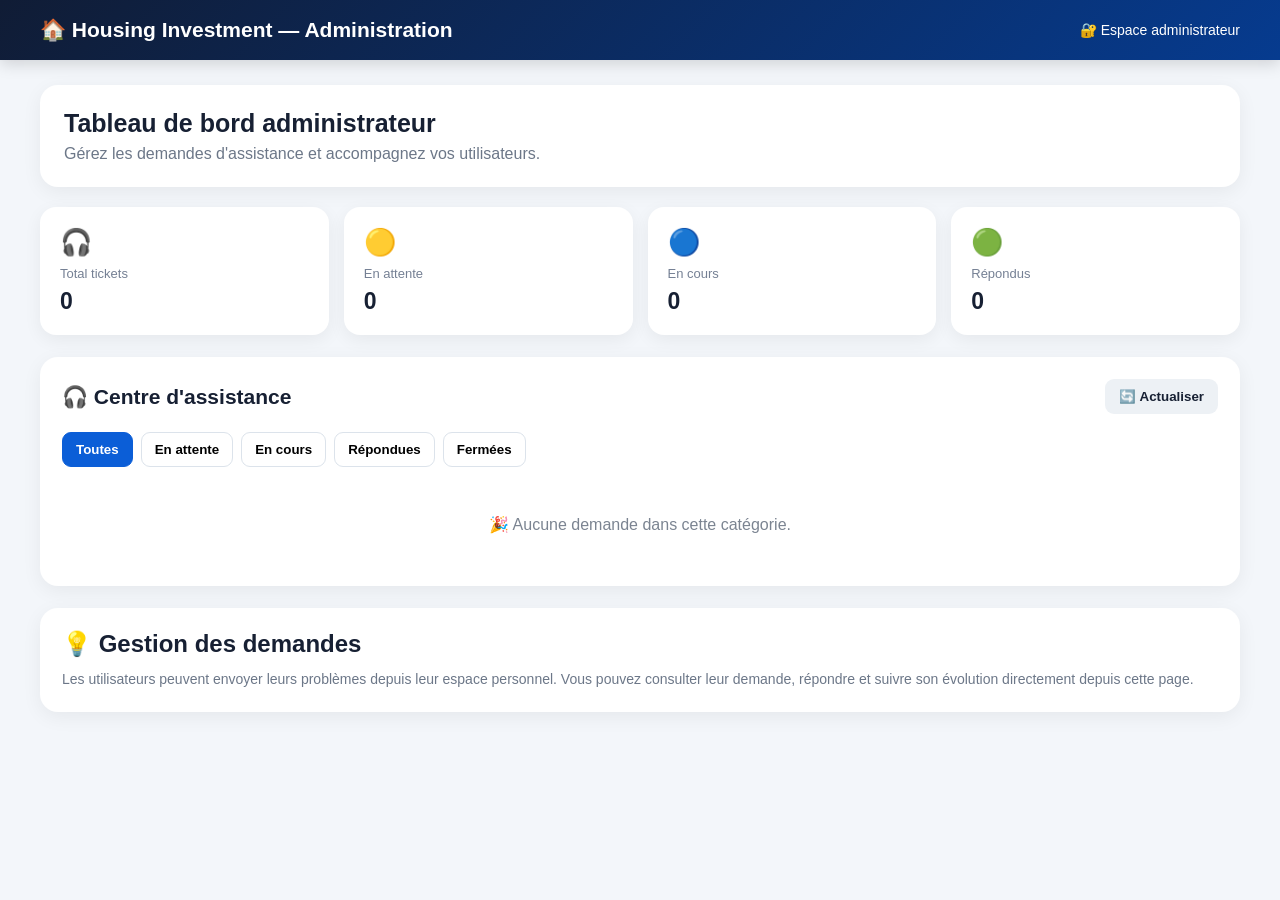
==== commit 2fa713af: "Refactor admin.html for improved styling and layout Updated styles and structure for the administrat" ====
--- a/admin.html
+++ b/admin.html
@@ -4,7 +4,7 @@
 <meta charset="UTF-8">
 <meta name="viewport" content="width=device-width, initial-scale=1.0">
 
-<title>Administration - Housing Investment</title>
+<title>Administration — Housing Investment</title>
 
 <style>
 *{
@@ -14,23 +14,24 @@
 }
 
 body{
-    font-family:Arial,Helvetica,sans-serif;
-    background:#f3f6f4;
-    color:#202822;
+    font-family:Arial,sans-serif;
+    background:#f3f6fa;
+    color:#172033;
 }
 
 header{
-    background:#087f45;
+    background:linear-gradient(135deg,#101c35,#063b8f);
     color:white;
     padding:18px;
-}
-
-.header-inner{
-    max-width:1250px;
+    box-shadow:0 4px 15px rgba(0,0,0,.15);
+}
+
+.header-content{
+    max-width:1200px;
     margin:auto;
     display:flex;
+    justify-content:space-between;
     align-items:center;
-    justify-content:space-between;
     gap:15px;
 }
 
@@ -39,159 +40,258 @@
     font-weight:bold;
 }
 
-.logout{
-    background:#064f2b;
-    border:0;
-    color:white;
-    padding:10px 15px;
-    border-radius:8px;
-    cursor:pointer;
-    font-weight:bold;
+.admin-label{
+    font-size:14px;
 }
 
 .container{
-    max-width:1250px;
-    margin:auto;
-    padding:25px 16px 50px;
-}
-
-h1{
-    color:#087f45;
-    margin-bottom:6px;
-}
-
-.subtitle{
-    color:#737b76;
-    margin-bottom:25px;
-}
-
-/* STATISTIQUES */
+    width:94%;
+    max-width:1200px;
+    margin:25px auto 50px;
+}
+
+.dashboard-title{
+    background:white;
+    border-radius:18px;
+    padding:24px;
+    margin-bottom:20px;
+    box-shadow:0 5px 20px rgba(0,0,0,.06);
+}
+
+.dashboard-title h1{
+    font-size:25px;
+    margin-bottom:7px;
+}
+
+.dashboard-title p{
+    color:#6c7788;
+}
 
 .stats{
     display:grid;
     grid-template-columns:repeat(4,1fr);
     gap:15px;
-    margin-bottom:25px;
+    margin-bottom:22px;
 }
 
 .stat{
     background:white;
+    border-radius:16px;
     padding:20px;
-    border-radius:15px;
-    box-shadow:0 4px 16px rgba(0,0,0,.06);
-}
-
-.stat span{
-    display:block;
-    color:#747d77;
+    box-shadow:0 5px 18px rgba(0,0,0,.06);
+}
+
+.stat-icon{
+    font-size:26px;
+    margin-bottom:8px;
+}
+
+.stat-label{
+    color:#758094;
     font-size:13px;
-    margin-bottom:8px;
-}
-
-.stat strong{
-    font-size:24px;
-    color:#087f45;
-}
-
-/* SECTION */
+    margin-bottom:7px;
+}
+
+.stat-value{
+    font-size:23px;
+    font-weight:bold;
+}
 
 .section{
     background:white;
+    border-radius:18px;
+    padding:22px;
+    margin-bottom:22px;
+    box-shadow:0 5px 20px rgba(0,0,0,.06);
+}
+
+.section-header{
+    display:flex;
+    justify-content:space-between;
+    align-items:center;
+    gap:12px;
+    margin-bottom:18px;
+}
+
+.section-header h2{
+    font-size:21px;
+}
+
+.filters{
+    display:flex;
+    gap:8px;
+    flex-wrap:wrap;
+}
+
+.filter-btn{
+    border:1px solid #dce3eb;
+    background:white;
+    padding:9px 13px;
+    border-radius:9px;
+    cursor:pointer;
+    font-weight:bold;
+}
+
+.filter-btn.active{
+    background:#0b5ed7;
+    color:white;
+    border-color:#0b5ed7;
+}
+
+.ticket{
+    border:1px solid #e1e6ed;
     border-radius:15px;
-    padding:20px;
-    margin-bottom:25px;
-    box-shadow:0 4px 16px rgba(0,0,0,.06);
-}
-
-.section h2{
-    color:#087f45;
-    margin-bottom:18px;
-    font-size:20px;
-}
-
-.table-wrapper{
-    overflow-x:auto;
-}
-
-table{
-    width:100%;
-    border-collapse:collapse;
-    min-width:700px;
-}
-
-th,td{
-    padding:12px 9px;
-    border-bottom:1px solid #edf0ee;
-    text-align:left;
-    font-size:13px;
-}
-
-th{
-    background:#f6f9f7;
-    color:#087f45;
-}
-
-.badge{
-    display:inline-block;
-    padding:5px 9px;
+    padding:17px;
+    margin-bottom:13px;
+}
+
+.ticket-top{
+    display:flex;
+    justify-content:space-between;
+    align-items:flex-start;
+    gap:12px;
+}
+
+.ticket-title{
+    font-weight:bold;
+    font-size:16px;
+    margin-bottom:5px;
+}
+
+.ticket-number{
+    font-size:12px;
+    color:#7a8493;
+}
+
+.status{
+    padding:6px 10px;
     border-radius:20px;
     font-size:11px;
     font-weight:bold;
+    white-space:nowrap;
 }
 
 .pending{
-    background:#fff3df;
-    color:#a55b00;
-}
-
-.approved{
-    background:#e8f7ee;
-    color:#087f45;
-}
-
-.rejected{
-    background:#fdecec;
-    color:#b42318;
-}
-
-.action-btn{
-    border:0;
-    border-radius:7px;
-    padding:7px 10px;
+    background:#fff4d6;
+    color:#956a00;
+}
+
+.progress-status{
+    background:#e5f0ff;
+    color:#0b5ed7;
+}
+
+.answered{
+    background:#e5f7ed;
+    color:#198754;
+}
+
+.closed{
+    background:#eceff3;
+    color:#697383;
+}
+
+.ticket-message{
+    background:#f7f9fc;
+    border-radius:10px;
+    padding:13px;
+    margin:13px 0;
+    line-height:1.5;
+    font-size:14px;
+}
+
+.reply-box{
+    background:#eef6ff;
+    border-radius:11px;
+    padding:13px;
+    margin-top:12px;
+}
+
+.reply-box strong{
+    display:block;
+    margin-bottom:8px;
+}
+
+textarea{
+    width:100%;
+    min-height:100px;
+    border:1px solid #d8e0e9;
+    border-radius:10px;
+    padding:12px;
+    resize:vertical;
+    font-family:Arial,sans-serif;
+    outline:none;
+}
+
+textarea:focus{
+    border-color:#0b5ed7;
+}
+
+.actions{
+    display:flex;
+    gap:8px;
+    flex-wrap:wrap;
+    margin-top:10px;
+}
+
+.btn{
+    border:none;
+    border-radius:9px;
+    padding:10px 14px;
     cursor:pointer;
-    font-size:12px;
     font-weight:bold;
-    margin:2px;
-}
-
-.approve-btn{
-    background:#087f45;
+}
+
+.btn-primary{
+    background:#0b5ed7;
     color:white;
 }
 
-.reject-btn{
-    background:#fbe2e2;
-    color:#b42318;
+.btn-success{
+    background:#198754;
+    color:white;
+}
+
+.btn-danger{
+    background:#dc3545;
+    color:white;
+}
+
+.btn-dark{
+    background:#172033;
+    color:white;
+}
+
+.btn-light{
+    background:#edf1f5;
+    color:#172033;
 }
 
 .empty{
     text-align:center;
-    color:#777;
-    padding:25px;
-}
-
-.refresh{
-    background:white;
-    border:1px solid #087f45;
-    color:#087f45;
-    padding:10px 14px;
-    border-radius:8px;
-    cursor:pointer;
-    font-weight:bold;
-    margin-bottom:18px;
-}
-
-/* MOBILE */
+    color:#7b8491;
+    padding:30px 15px;
+}
+
+.message{
+    display:none;
+    padding:12px;
+    border-radius:9px;
+    margin-bottom:15px;
+    font-size:14px;
+}
+
+.message.success{
+    display:block;
+    background:#e8f7ef;
+    color:#197346;
+}
+
+.message.error{
+    display:block;
+    background:#fdebec;
+    color:#a32934;
+}
 
 @media(max-width:850px){
 
@@ -201,19 +301,27 @@
 
 }
 
-@media(max-width:550px){
-
-    .header-inner{
+@media(max-width:600px){
+
+    .header-content{
         flex-direction:column;
         align-items:flex-start;
     }
 
+    .container{
+        width:92%;
+    }
+
     .stats{
-        grid-template-columns:1fr;
-    }
-
-    .container{
-        padding:20px 10px 40px;
+        grid-template-columns:1fr 1fr;
+    }
+
+    .ticket-top{
+        flex-direction:column;
+    }
+
+    .section{
+        padding:16px;
     }
 
 }
@@ -224,998 +332,893 @@
 
 <header>
 
-<div class="header-inner">
-
-<div class="logo">
-🏠 Housing Investment — Administration
-</div>
-
-<button
-class="logout"
-onclick="logoutAdmin()">
-Quitter
-</button>
-
-</div>
+    <div class="header-content">
+
+        <div class="logo">
+            🏠 Housing Investment — Administration
+        </div>
+
+        <div class="admin-label">
+            🔐 Espace administrateur
+        </div>
+
+    </div>
 
 </header>
 
 
 <main class="container">
 
-<h1>
-Tableau de bord administrateur
-</h1>
-
-<p class="subtitle">
-Gestion des utilisateurs, dépôts, retraits et investissements.
-</p>
-
-
-<button
-class="refresh"
-onclick="loadAdmin()">
-🔄 Actualiser les données
-</button>
-
-
-<!-- STATISTIQUES -->
-
-<section class="stats">
-
-<div class="stat">
-
-<span>
-👥 Utilisateurs
-</span>
-
-<strong id="usersCount">
-0
-</strong>
-
-</div>
-
-
-<div class="stat">
-
-<span>
-📊 Investissements
-</span>
-
-<strong id="investmentsCount">
-0
-</strong>
-
-</div>
-
-
-<div class="stat">
-
-<span>
-💳 Dépôts en attente
-</span>
-
-<strong id="pendingDeposits">
-0
-</strong>
-
-</div>
-
-
-<div class="stat">
-
-<span>
-💸 Retraits en attente
-</span>
-
-<strong id="pendingWithdrawals">
-0
-</strong>
-
-</div>
-
-</section>
-
-
-<!-- UTILISATEURS -->
-
-<section class="section">
-
-<h2>
-👥 Utilisateurs enregistrés
-</h2>
-
-<div class="table-wrapper">
-
-<table>
-
-<thead>
-
-<tr>
-<th>Nom</th>
-<th>Téléphone</th>
-<th>Solde</th>
-<th>Total investi</th>
-<th>Date</th>
-<th>Statut</th>
-</tr>
-
-</thead>
-
-<tbody id="usersBody"></tbody>
-
-</table>
-
-</div>
-
-</section>
-
-
-<!-- DEPOTS -->
-
-<section class="section">
-
-<h2>
-💳 Demandes de dépôt
-</h2>
-
-<div class="table-wrapper">
-
-<table>
-
-<thead>
-
-<tr>
-<th>Utilisateur</th>
-<th>Téléphone</th>
-<th>Montant</th>
-<th>Méthode</th>
-<th>Date</th>
-<th>Statut</th>
-<th>Action</th>
-</tr>
-
-</thead>
-
-<tbody id="depositsBody"></tbody>
-
-</table>
-
-</div>
-
-</section>
-
-
-<!-- RETRAITS -->
-
-<section class="section">
-
-<h2>
-💸 Demandes de retrait
-</h2>
-
-<div class="table-wrapper">
-
-<table>
-
-<thead>
-
-<tr>
-<th>Utilisateur</th>
-<th>Téléphone</th>
-<th>Montant</th>
-<th>Méthode</th>
-<th>Date</th>
-<th>Statut</th>
-<th>Action</th>
-</tr>
-
-</thead>
-
-<tbody id="withdrawalsBody"></tbody>
-
-</table>
-
-</div>
-
-</section>
-
-
-<!-- INVESTISSEMENTS -->
-
-<section class="section">
-
-<h2>
-📈 Investissements enregistrés
-</h2>
-
-<div class="table-wrapper">
-
-<table>
-
-<thead>
-
-<tr>
-<th>Utilisateur</th>
-<th>Pack</th>
-<th>Montant</th>
-<th>Gain quotidien</th>
-<th>Durée</th>
-<th>Date</th>
-<th>Statut</th>
-</tr>
-
-</thead>
-
-<tbody id="investmentsBody"></tbody>
-
-</table>
-
-</div>
-
-</section>
+    <div class="dashboard-title">
+
+        <h1>
+            Tableau de bord administrateur
+        </h1>
+
+        <p>
+            Gérez les demandes d'assistance et accompagnez vos utilisateurs.
+        </p>
+
+    </div>
+
+
+    <div
+        id="message"
+        class="message"
+    ></div>
+
+
+    <!-- STATISTIQUES -->
+
+    <section class="stats">
+
+        <div class="stat">
+
+            <div class="stat-icon">
+                🎧
+            </div>
+
+            <div class="stat-label">
+                Total tickets
+            </div>
+
+            <div
+                class="stat-value"
+                id="totalTickets"
+            >
+                0
+            </div>
+
+        </div>
+
+
+        <div class="stat">
+
+            <div class="stat-icon">
+                🟡
+            </div>
+
+            <div class="stat-label">
+                En attente
+            </div>
+
+            <div
+                class="stat-value"
+                id="pendingTickets"
+            >
+                0
+            </div>
+
+        </div>
+
+
+        <div class="stat">
+
+            <div class="stat-icon">
+                🔵
+            </div>
+
+            <div class="stat-label">
+                En cours
+            </div>
+
+            <div
+                class="stat-value"
+                id="progressTickets"
+            >
+                0
+            </div>
+
+        </div>
+
+
+        <div class="stat">
+
+            <div class="stat-icon">
+                🟢
+            </div>
+
+            <div class="stat-label">
+                Répondus
+            </div>
+
+            <div
+                class="stat-value"
+                id="answeredTickets"
+            >
+                0
+            </div>
+
+        </div>
+
+    </section>
+
+
+    <!-- ASSISTANCE -->
+
+    <section class="section">
+
+        <div class="section-header">
+
+            <h2>
+                🎧 Centre d'assistance
+            </h2>
+
+            <button
+                class="btn btn-light"
+                onclick="loadTickets()"
+            >
+                🔄 Actualiser
+            </button>
+
+        </div>
+
+
+        <div class="filters">
+
+            <button
+                class="filter-btn active"
+                data-filter="all"
+                onclick="setFilter('all')"
+            >
+                Toutes
+            </button>
+
+            <button
+                class="filter-btn"
+                data-filter="pending"
+                onclick="setFilter('pending')"
+            >
+                En attente
+            </button>
+
+            <button
+                class="filter-btn"
+                data-filter="in_progress"
+                onclick="setFilter('in_progress')"
+            >
+                En cours
+            </button>
+
+            <button
+                class="filter-btn"
+                data-filter="answered"
+                onclick="setFilter('answered')"
+            >
+                Répondues
+            </button>
+
+            <button
+                class="filter-btn"
+                data-filter="closed"
+                onclick="setFilter('closed')"
+            >
+                Fermées
+            </button>
+
+        </div>
+
+        <br>
+
+        <div id="ticketsList">
+
+            <div class="empty">
+                Chargement des demandes...
+            </div>
+
+        </div>
+
+    </section>
+
+
+    <!-- RAPPEL -->
+
+    <section class="section">
+
+        <h2 style="margin-bottom:10px;">
+            💡 Gestion des demandes
+        </h2>
+
+        <p style="color:#6c7788;line-height:1.6;font-size:14px;">
+            Les utilisateurs peuvent envoyer leurs problèmes depuis
+            leur espace personnel. Vous pouvez consulter leur demande,
+            répondre et suivre son évolution directement depuis cette page.
+        </p>
+
+    </section>
 
 </main>
 
 
 <script src="script.js"></script>
 
+
 <script>
 
-/* =====================================================
-UTILITAIRE
-===================================================== */
-
-function money(value){
-
-    return window.HousingInvestment
-        .formatFCFA(value);
-
-}
-
-
-function safe(value){
-
-    return String(value || "")
-        .replace(/&/g,"&amp;")
-        .replace(/</g,"&lt;")
-        .replace(/>/g,"&gt;")
-        .replace(/"/g,"&quot;")
-        .replace(/'/g,"&#039;");
-
-}
-
-
-/* =====================================================
-CHARGEMENT ADMIN
-===================================================== */
-
-function loadAdmin(){
-
-    const api =
-        window.HousingInvestment;
-
-
-    const users =
-        api.getUsers();
-
-
-    const deposits =
-        api.getDeposits();
-
-
-    const withdrawals =
-        api.getWithdrawals();
-
-
-    const investments =
-        api.getInvestments();
-
-
-    /* STATISTIQUES */
+let currentFilter = "all";
+
+
+/* =========================================================
+   OUTILS
+   ========================================================= */
+
+function app(){
+
+    return window.HousingInvestment;
+
+}
+
+
+function showMessage(text,type="success"){
+
+    const box =
+        document.getElementById("message");
+
+    box.className =
+        "message " + type;
+
+    box.textContent =
+        text;
+
+    setTimeout(function(){
+
+        box.className =
+            "message";
+
+    },4000);
+
+}
+
+
+/* =========================================================
+   FILTRE
+   ========================================================= */
+
+function setFilter(filter){
+
+    currentFilter =
+        filter;
+
+    document
+        .querySelectorAll(".filter-btn")
+        .forEach(btn => {
+
+            btn.classList.remove(
+                "active"
+            );
+
+        });
+
+
+    const selected =
+        document.querySelector(
+            `[data-filter="${filter}"]`
+        );
+
+
+    if(selected){
+
+        selected.classList.add(
+            "active"
+        );
+
+    }
+
+
+    loadTickets();
+
+}
+
+
+/* =========================================================
+   STATUT
+   ========================================================= */
+
+function statusInfo(status){
+
+    if(status === "in_progress"){
+
+        return {
+            text:"En cours",
+            className:"progress-status"
+        };
+
+    }
+
+
+    if(status === "answered"){
+
+        return {
+            text:"Répondue",
+            className:"answered"
+        };
+
+    }
+
+
+    if(status === "closed"){
+
+        return {
+            text:"Fermée",
+            className:"closed"
+        };
+
+    }
+
+
+    return {
+        text:"En attente",
+        className:"pending"
+    };
+
+}
+
+
+/* =========================================================
+   CHARGEMENT DES TICKETS
+   ========================================================= */
+
+function loadTickets(){
+
+    try{
+
+        const tickets =
+            app().getAllSupportTickets();
+
+
+        updateStats(tickets);
+
+
+        let filtered =
+            tickets;
+
+
+        if(currentFilter !== "all"){
+
+            filtered =
+                tickets.filter(
+                    ticket =>
+                    ticket.status ===
+                    currentFilter
+                );
+
+        }
+
+
+        const container =
+            document.getElementById(
+                "ticketsList"
+            );
+
+
+        if(!filtered.length){
+
+            container.innerHTML = `
+                <div class="empty">
+                    🎉 Aucune demande dans cette catégorie.
+                </div>
+            `;
+
+            return;
+
+        }
+
+
+        container.innerHTML =
+            filtered
+            .slice()
+            .reverse()
+            .map(ticket =>
+                ticketHTML(ticket)
+            )
+            .join("");
+
+
+    }catch(error){
+
+        console.error(error);
+
+        document.getElementById(
+            "ticketsList"
+        ).innerHTML = `
+
+            <div class="empty">
+
+                Impossible de charger les tickets.
+
+                <br><br>
+
+                Vérifiez que le système d'assistance
+                de <strong>script.js</strong> est bien présent.
+
+            </div>
+
+        `;
+
+    }
+
+}
+
+
+/* =========================================================
+   STATISTIQUES
+   ========================================================= */
+
+function updateStats(tickets){
 
     document.getElementById(
-        "usersCount"
+        "totalTickets"
     ).textContent =
-        users.length;
+        tickets.length;
 
 
     document.getElementById(
-        "investmentsCount"
+        "pendingTickets"
     ).textContent =
-        investments.length;
+        tickets.filter(
+            t => !t.status ||
+            t.status === "pending"
+        ).length;
 
 
     document.getElementById(
-        "pendingDeposits"
+        "progressTickets"
     ).textContent =
-        deposits.filter(
-            item =>
-            item.status === "pending"
+        tickets.filter(
+            t => t.status ===
+            "in_progress"
         ).length;
 
 
     document.getElementById(
-        "pendingWithdrawals"
+        "answeredTickets"
     ).textContent =
-        withdrawals.filter(
-            item =>
-            item.status === "pending"
+        tickets.filter(
+            t => t.status ===
+            "answered"
         ).length;
 
-
-    renderUsers(users);
-
-    renderDeposits(deposits);
-
-    renderWithdrawals(withdrawals);
-
-    renderInvestments(investments);
-
-}
-
-
-/* =====================================================
-UTILISATEURS
-===================================================== */
-
-function renderUsers(users){
-
-    const body =
+}
+
+
+/* =========================================================
+   HTML D'UN TICKET
+   ========================================================= */
+
+function ticketHTML(ticket){
+
+    const info =
+        statusInfo(
+            ticket.status
+        );
+
+
+    const userName =
+        ticket.userName ||
+        ticket.name ||
+        ticket.fullName ||
+        "Utilisateur";
+
+
+    const userPhone =
+        ticket.phone ||
+        ticket.userPhone ||
+        "";
+
+
+    const created =
+        ticket.createdAt
+        ? new Date(
+            ticket.createdAt
+        ).toLocaleString("fr-FR")
+        : "";
+
+
+    return `
+
+        <div
+            class="ticket"
+            id="ticket-${ticket.id}"
+        >
+
+            <div class="ticket-top">
+
+                <div>
+
+                    <div class="ticket-title">
+
+                        🎧 ${escapeHTML(
+                            ticket.subject ||
+                            "Demande d'assistance"
+                        )}
+
+                    </div>
+
+                    <div class="ticket-number">
+
+                        Ticket :
+                        ${escapeHTML(
+                            ticket.ticketNumber ||
+                            ticket.id ||
+                            ""
+                        )}
+
+                    </div>
+
+                </div>
+
+
+                <span
+                    class="status ${info.className}"
+                >
+                    ${info.text}
+                </span>
+
+            </div>
+
+
+            <div style="
+                margin-top:12px;
+                font-size:13px;
+                color:#667184;
+            ">
+
+                👤
+                <strong>
+                    ${escapeHTML(userName)}
+                </strong>
+
+                ${
+                    userPhone
+                    ? `
+                        &nbsp; • &nbsp; 📱
+                        ${escapeHTML(userPhone)}
+                    `
+                    : ""
+                }
+
+                ${
+                    created
+                    ? `
+                        &nbsp; • &nbsp;
+                        ${created}
+                    `
+                    : ""
+                }
+
+            </div>
+
+
+            <div class="ticket-message">
+
+                ${escapeHTML(
+                    ticket.message ||
+                    ""
+                )}
+
+            </div>
+
+
+            ${
+                ticket.reply
+                ? `
+
+                    <div class="reply-box">
+
+                        <strong>
+                            💬 Votre réponse
+                        </strong>
+
+                        <div>
+                            ${escapeHTML(
+                                ticket.reply
+                            )}
+                        </div>
+
+                    </div>
+
+                `
+                : ""
+            }
+
+
+            ${
+                ticket.status !== "closed"
+                ? `
+
+                    <div style="
+                        margin-top:15px;
+                    ">
+
+                        <textarea
+                            id="reply-${ticket.id}"
+                            placeholder="Écrivez votre réponse à l'utilisateur..."
+                        ></textarea>
+
+
+                        <div class="actions">
+
+                            <button
+                                class="btn btn-primary"
+                                onclick="replyTicket('${ticket.id}')"
+                            >
+                                💬 Répondre
+                            </button>
+
+
+                            <button
+                                class="btn btn-light"
+                                onclick="markInProgress('${ticket.id}')"
+                            >
+                                🔵 Mettre en cours
+                            </button>
+
+
+                            <button
+                                class="btn btn-success"
+                                onclick="closeTicket('${ticket.id}')"
+                            >
+                                ✅ Fermer
+                            </button>
+
+                        </div>
+
+                    </div>
+
+                `
+                : ""
+            }
+
+        </div>
+
+    `;
+
+}
+
+
+/* =========================================================
+   RÉPONDRE
+   ========================================================= */
+
+function replyTicket(id){
+
+    const textarea =
         document.getElementById(
-            "usersBody"
+            "reply-" + id
         );
 
 
-    if(!users.length){
-
-        body.innerHTML = `
-
-        <tr>
-            <td
-                colspan="6"
-                class="empty">
-
-                Aucun utilisateur enregistré.
-
-            </td>
-        </tr>
-
-        `;
+    if(!textarea){
 
         return;
-    }
-
-
-    body.innerHTML = "";
-
-
-    users.forEach(user => {
-
-        const row =
-            document.createElement("tr");
-
-
-        row.innerHTML = `
-
-        <td>
-            ${safe(
-                user.name ||
-                user.fullName ||
-                "Utilisateur"
-            )}
-        </td>
-
-        <td>
-            ${safe(
-                user.phone ||
-                "—"
-            )}
-        </td>
-
-        <td>
-            ${money(
-                user.balance || 0
-            )}
-        </td>
-
-        <td>
-            ${money(
-                user.totalInvested || 0
-            )}
-        </td>
-
-        <td>
-            ${safe(
-                user.createdAt ||
-                "—"
-            )}
-        </td>
-
-        <td>
-
-            <span class="badge approved">
-                Actif
-            </span>
-
-        </td>
-
-        `;
-
-
-        body.appendChild(row);
-
-    });
-
-}
-
-
-/* =====================================================
-DEPOTS
-===================================================== */
-
-function renderDeposits(deposits){
-
-    const body =
-        document.getElementById(
-            "depositsBody"
+
+    }
+
+
+    const reply =
+        textarea.value.trim();
+
+
+    if(!reply){
+
+        showMessage(
+            "Écrivez d'abord une réponse.",
+            "error"
         );
 
-
-    if(!deposits.length){
-
-        body.innerHTML = `
-
-        <tr>
-            <td
-                colspan="7"
-                class="empty">
-
-                Aucun dépôt enregistré.
-
-            </td>
-        </tr>
-
-        `;
-
         return;
-    }
-
-
-    body.innerHTML = "";
-
-
-    deposits
-    .slice()
-    .reverse()
-    .forEach(deposit => {
-
-        const row =
-            document.createElement("tr");
-
-
-        row.innerHTML = `
-
-        <td>
-            ${safe(
-                deposit.userName ||
-                "Utilisateur"
-            )}
-        </td>
-
-        <td>
-            ${safe(
-                deposit.userPhone ||
-                "—"
-            )}
-        </td>
-
-        <td>
-            <strong>
-                ${money(
-                    deposit.amount
-                )}
-            </strong>
-        </td>
-
-        <td>
-            ${safe(
-                deposit.method ||
-                "—"
-            )}
-        </td>
-
-        <td>
-            ${safe(
-                deposit.date ||
-                "—"
-            )}
-        </td>
-
-        <td>
-            ${statusBadge(
-                deposit.status
-            )}
-        </td>
-
-        <td>
-
-            ${
-                deposit.status === "pending"
-
-                ?
-
-                `
-                <button
-                    class="action-btn approve-btn"
-                    onclick="approveDeposit('${deposit.id}')">
-
-                    Valider
-
-                </button>
-
-                <button
-                    class="action-btn reject-btn"
-                    onclick="rejectDeposit('${deposit.id}')">
-
-                    Refuser
-
-                </button>
-                `
-
-                :
-
-                "—"
-            }
-
-        </td>
-
-        `;
-
-
-        body.appendChild(row);
-
-    });
-
-}
-
-
-/* =====================================================
-RETRAITS
-===================================================== */
-
-function renderWithdrawals(withdrawals){
-
-    const body =
-        document.getElementById(
-            "withdrawalsBody"
+
+    }
+
+
+    try{
+
+        const result =
+            app().replySupportTicket(
+                id,
+                reply
+            );
+
+
+        if(!result.success){
+
+            showMessage(
+                result.message ||
+                "Impossible d'envoyer la réponse.",
+                "error"
+            );
+
+            return;
+
+        }
+
+
+        showMessage(
+            "Réponse envoyée à l'utilisateur."
         );
 
 
-    if(!withdrawals.length){
-
-        body.innerHTML = `
-
-        <tr>
-            <td
-                colspan="7"
-                class="empty">
-
-                Aucun retrait enregistré.
-
-            </td>
-        </tr>
-
-        `;
+        loadTickets();
+
+
+    }catch(error){
+
+        console.error(error);
+
+        showMessage(
+            "Une erreur est survenue.",
+            "error"
+        );
+
+    }
+
+}
+
+
+/* =========================================================
+   METTRE EN COURS
+   ========================================================= */
+
+function markInProgress(id){
+
+    try{
+
+        const result =
+            app().updateSupportTicketStatus(
+                id,
+                "in_progress"
+            );
+
+
+        if(!result.success){
+
+            showMessage(
+                result.message ||
+                "Impossible de modifier le ticket.",
+                "error"
+            );
+
+            return;
+
+        }
+
+
+        showMessage(
+            "Ticket placé en cours de traitement."
+        );
+
+
+        loadTickets();
+
+    }catch(error){
+
+        console.error(error);
+
+        showMessage(
+            "Une erreur est survenue.",
+            "error"
+        );
+
+    }
+
+}
+
+
+/* =========================================================
+   FERMER
+   ========================================================= */
+
+function closeTicket(id){
+
+    if(
+        !confirm(
+            "Voulez-vous vraiment fermer cette demande ?"
+        )
+    ){
 
         return;
-    }
-
-
-    body.innerHTML = "";
-
-
-    withdrawals
-    .slice()
-    .reverse()
-    .forEach(withdrawal => {
-
-        const row =
-            document.createElement("tr");
-
-
-        row.innerHTML = `
-
-        <td>
-            ${safe(
-                withdrawal.userName ||
-                "Utilisateur"
-            )}
-        </td>
-
-        <td>
-            ${safe(
-                withdrawal.userPhone ||
-                "—"
-            )}
-        </td>
-
-        <td>
-            <strong>
-                ${money(
-                    withdrawal.amount
-                )}
-            </strong>
-        </td>
-
-        <td>
-            ${safe(
-                withdrawal.method ||
-                "—"
-            )}
-        </td>
-
-        <td>
-            ${safe(
-                withdrawal.date ||
-                "—"
-            )}
-        </td>
-
-        <td>
-            ${statusBadge(
-                withdrawal.status
-            )}
-        </td>
-
-        <td>
-
-            ${
-                withdrawal.status === "pending"
-
-                ?
-
-                `
-                <button
-                    class="action-btn approve-btn"
-                    onclick="approveWithdrawal('${withdrawal.id}')">
-
-                    Valider
-
-                </button>
-
-                <button
-                    class="action-btn reject-btn"
-                    onclick="rejectWithdrawal('${withdrawal.id}')">
-
-                    Refuser
-
-                </button>
-                `
-
-                :
-
-                "—"
-            }
-
-        </td>
-
-        `;
-
-
-        body.appendChild(row);
-
-    });
-
-}
-
-
-/* =====================================================
-INVESTISSEMENTS
-===================================================== */
-
-function renderInvestments(investments){
-
-    const body =
-        document.getElementById(
-            "investmentsBody"
+
+    }
+
+
+    try{
+
+        const result =
+            app().updateSupportTicketStatus(
+                id,
+                "closed"
+            );
+
+
+        if(!result.success){
+
+            showMessage(
+                result.message ||
+                "Impossible de fermer le ticket.",
+                "error"
+            );
+
+            return;
+
+        }
+
+
+        showMessage(
+            "Ticket fermé."
         );
 
 
-    if(!investments.length){
-
-        body.innerHTML = `
-
-        <tr>
-            <td
-                colspan="7"
-                class="empty">
-
-                Aucun investissement enregistré.
-
-            </td>
-        </tr>
-
-        `;
-
-        return;
-    }
-
-
-    body.innerHTML = "";
-
-
-    investments
-    .slice()
-    .reverse()
-    .forEach(item => {
-
-        const row =
-            document.createElement("tr");
-
-
-        row.innerHTML = `
-
-        <td>
-            ${safe(
-                item.userName ||
-                "Utilisateur"
-            )}
-        </td>
-
-        <td>
-            ${safe(
-                item.pack ||
-                "—"
-            )}
-        </td>
-
-        <td>
-            ${money(
-                item.amount
-            )}
-        </td>
-
-        <td>
-            ${money(
-                item.dailyGain
-            )}
-        </td>
-
-        <td>
-            ${item.duration || 180}
-            jours
-        </td>
-
-        <td>
-            ${safe(
-                item.date ||
-                "—"
-            )}
-        </td>
-
-        <td>
-            <span class="badge approved">
-                Actif
-            </span>
-        </td>
-
-        `;
-
-
-        body.appendChild(row);
-
-    });
-
-}
-
-
-/* =====================================================
-STATUT
-===================================================== */
-
-function statusBadge(status){
-
-    if(status === "approved"){
-
-        return `
-        <span class="badge approved">
-            Validé
-        </span>
-        `;
-
-    }
-
-
-    if(status === "rejected"){
-
-        return `
-        <span class="badge rejected">
-            Refusé
-        </span>
-        `;
-
-    }
-
-
-    return `
-    <span class="badge pending">
-        En attente
-    </span>
-    `;
-
-}
-
-
-/* =====================================================
-VALIDER DEPOT
-===================================================== */
-
-function approveDeposit(id){
-
-    if(!confirm(
-        "Confirmer la validation de ce dépôt ?"
-    )){
-
-        return;
-
-    }
-
-
-    const result =
-        window.HousingInvestment
-        .approveDeposit(id);
-
-
-    if(!result.success){
-
-        alert(result.message);
-
-        return;
-
-    }
-
-
-    loadAdmin();
-
-    alert(
-        "Dépôt validé avec succès."
-    );
-
-}
-
-
-/* =====================================================
-REFUSER DEPOT
-===================================================== */
-
-function rejectDeposit(id){
-
-    if(!confirm(
-        "Confirmer le refus de ce dépôt ?"
-    )){
-
-        return;
-
-    }
-
-
-    const result =
-        window.HousingInvestment
-        .rejectDeposit(id);
-
-
-    if(!result.success){
-
-        alert(result.message);
-
-        return;
-
-    }
-
-
-    loadAdmin();
-
-    alert(
-        "Dépôt refusé."
-    );
-
-}
-
-
-/* =====================================================
-VALIDER RETRAIT
-===================================================== */
-
-function approveWithdrawal(id){
-
-    if(!confirm(
-        "Confirmer la validation de ce retrait ?"
-    )){
-
-        return;
-
-    }
-
-
-    const result =
-        window.HousingInvestment
-        .approveWithdrawal(id);
-
-
-    if(!result.success){
-
-        alert(result.message);
-
-        return;
-
-    }
-
-
-    loadAdmin();
-
-    alert(
-        "Retrait validé avec succès."
-    );
-
-}
-
-
-/* =====================================================
-REFUSER RETRAIT
-===================================================== */
-
-function rejectWithdrawal(id){
-
-    if(!confirm(
-        "Confirmer le refus de ce retrait ?"
-    )){
-
-        return;
-
-    }
-
-
-    const result =
-        window.HousingInvestment
-        .rejectWithdrawal(id);
-
-
-    if(!result.success){
-
-        alert(result.message);
-
-        return;
-
-    }
-
-
-    loadAdmin();
-
-    alert(
-        "Retrait refusé."
-    );
-
-}
-
-
-/* =====================================================
-DECONNEXION ADMIN
-===================================================== */
-
-function logoutAdmin(){
-
-    window.location.href =
-        "index.html";
-
-}
-
-
-/* =====================================================
-INITIALISATION
-===================================================== */
-
-loadAdmin();
+        loadTickets();
+
+    }catch(error){
+
+        console.error(error);
+
+        showMessage(
+            "Une erreur est survenue.",
+            "error"
+        );
+
+    }
+
+}
+
+
+/* =========================================================
+   PROTECTION AFFICHAGE
+   ========================================================= */
+
+function escapeHTML(value){
+
+    return String(
+        value ?? ""
+    )
+    .replace(/&/g,"&amp;")
+    .replace(/</g,"&lt;")
+    .replace(/>/g,"&gt;")
+    .replace(/"/g,"&quot;")
+    .replace(/'/g,"&#039;");
+
+}
+
+
+/* =========================================================
+   DÉMARRAGE
+   ========================================================= */
+
+document.addEventListener(
+    "DOMContentLoaded",
+    function(){
+
+        loadTickets();
+
+        setInterval(
+            loadTickets,
+            60000
+        );
+
+    }
+);
 
 </script>
 
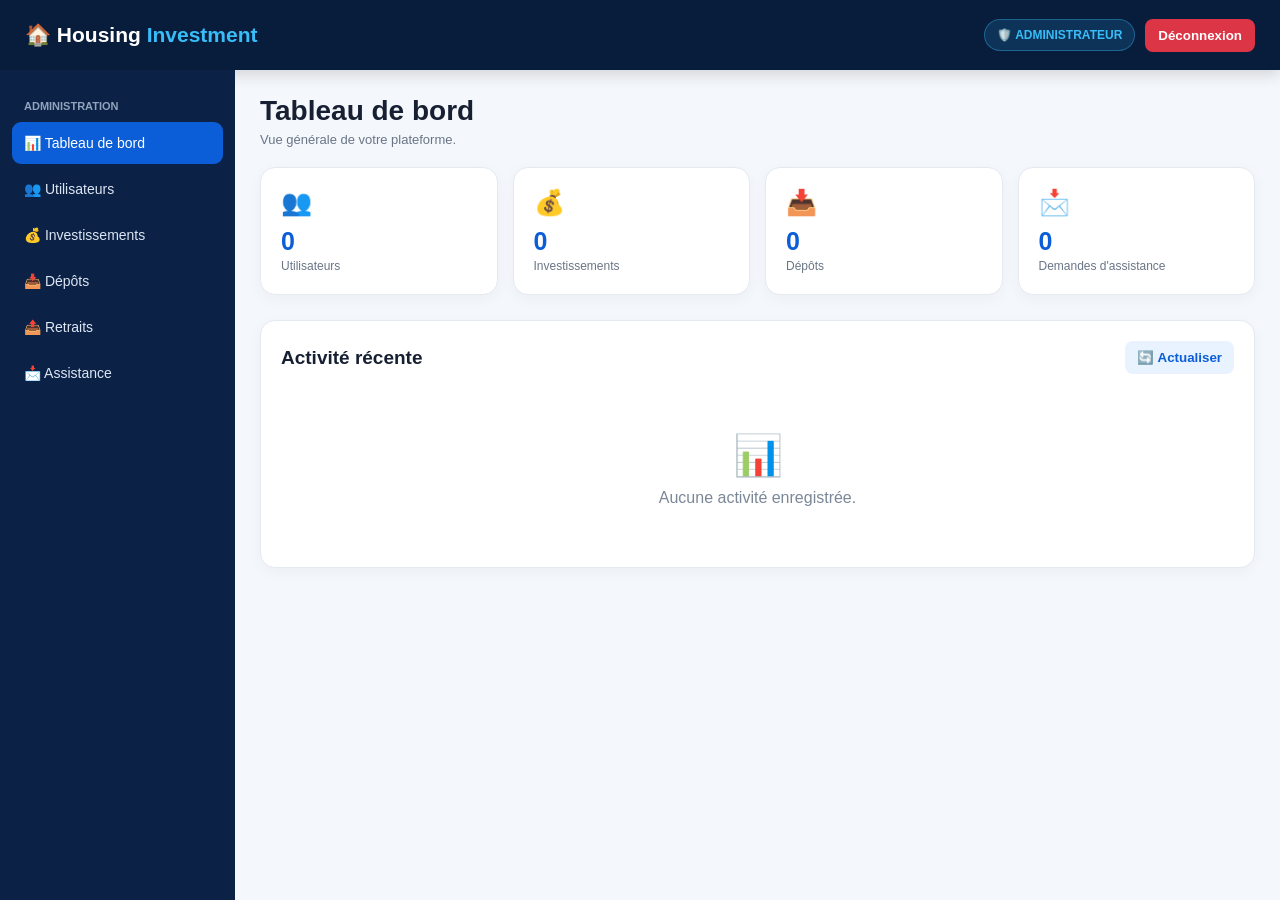
==== commit 1c0f7a96: "Update admin.html" ====
--- a/admin.html
+++ b/admin.html
@@ -7,6 +7,7 @@
 <title>Administration — Housing Investment</title>
 
 <style>
+
 *{
     box-sizing:border-box;
     margin:0;
@@ -14,1125 +15,1641 @@
 }
 
 body{
-    font-family:Arial,sans-serif;
-    background:#f3f6fa;
+    font-family:Arial,Helvetica,sans-serif;
+    background:#f4f7fb;
     color:#172033;
 }
 
+/* =========================
+   HEADER
+========================= */
+
 header{
-    background:linear-gradient(135deg,#101c35,#063b8f);
+    background:#081c3c;
     color:white;
-    padding:18px;
+    min-height:70px;
+    display:flex;
+    align-items:center;
+    justify-content:space-between;
+    padding:0 25px;
     box-shadow:0 4px 15px rgba(0,0,0,.15);
-}
-
-.header-content{
-    max-width:1200px;
-    margin:auto;
-    display:flex;
-    justify-content:space-between;
-    align-items:center;
-    gap:15px;
 }
 
 .logo{
     font-size:21px;
+    font-weight:800;
+}
+
+.logo span{
+    color:#38bdf8;
+}
+
+.header-right{
+    display:flex;
+    align-items:center;
+    gap:10px;
+}
+
+.admin-badge{
+    background:rgba(56,189,248,.15);
+    border:1px solid rgba(56,189,248,.35);
+    color:#38bdf8;
+    padding:8px 12px;
+    border-radius:20px;
+    font-size:12px;
     font-weight:bold;
 }
 
-.admin-label{
+.logout{
+    border:none;
+    background:#dc3545;
+    color:white;
+    padding:9px 13px;
+    border-radius:8px;
+    cursor:pointer;
+    font-weight:bold;
+}
+
+/* =========================
+   LAYOUT
+========================= */
+
+.layout{
+    display:flex;
+    min-height:calc(100vh - 70px);
+}
+
+/* =========================
+   SIDEBAR
+========================= */
+
+.sidebar{
+    width:235px;
+    background:#0b2145;
+    color:white;
+    padding:20px 12px;
+}
+
+.sidebar-title{
+    color:#91a3bd;
+    font-size:11px;
+    font-weight:bold;
+    padding:10px 12px;
+    text-transform:uppercase;
+}
+
+.menu{
+    width:100%;
+    border:none;
+    background:transparent;
+    color:#dce6f4;
+    text-align:left;
+    padding:13px 12px;
+    border-radius:9px;
+    margin-bottom:4px;
+    cursor:pointer;
     font-size:14px;
 }
 
-.container{
-    width:94%;
-    max-width:1200px;
-    margin:25px auto 50px;
-}
-
-.dashboard-title{
-    background:white;
-    border-radius:18px;
-    padding:24px;
+.menu:hover,
+.menu.active{
+    background:#0b5ed7;
+    color:white;
+}
+
+/* =========================
+   MAIN
+========================= */
+
+.main{
+    flex:1;
+    padding:25px;
+    overflow:hidden;
+}
+
+.page{
+    display:none;
+}
+
+.page.active{
+    display:block;
+}
+
+.page-title{
     margin-bottom:20px;
-    box-shadow:0 5px 20px rgba(0,0,0,.06);
-}
-
-.dashboard-title h1{
-    font-size:25px;
-    margin-bottom:7px;
-}
-
-.dashboard-title p{
-    color:#6c7788;
-}
+}
+
+.page-title h1{
+    font-size:28px;
+    margin-bottom:5px;
+}
+
+.page-title p{
+    color:#697586;
+    font-size:13px;
+}
+
+/* =========================
+   STATISTIQUES
+========================= */
 
 .stats{
     display:grid;
     grid-template-columns:repeat(4,1fr);
     gap:15px;
-    margin-bottom:22px;
+    margin-bottom:25px;
 }
 
 .stat{
     background:white;
-    border-radius:16px;
+    border:1px solid #e5eaf0;
+    border-radius:15px;
     padding:20px;
-    box-shadow:0 5px 18px rgba(0,0,0,.06);
+    box-shadow:0 4px 15px rgba(0,0,0,.04);
 }
 
 .stat-icon{
-    font-size:26px;
-    margin-bottom:8px;
-}
-
-.stat-label{
-    color:#758094;
-    font-size:13px;
-    margin-bottom:7px;
-}
-
-.stat-value{
-    font-size:23px;
-    font-weight:bold;
-}
-
-.section{
+    font-size:25px;
+    margin-bottom:10px;
+}
+
+.stat strong{
+    display:block;
+    font-size:25px;
+    color:#0b5ed7;
+}
+
+.stat span{
+    color:#697586;
+    font-size:12px;
+}
+
+/* =========================
+   CARD
+========================= */
+
+.card{
     background:white;
-    border-radius:18px;
-    padding:22px;
-    margin-bottom:22px;
-    box-shadow:0 5px 20px rgba(0,0,0,.06);
-}
-
-.section-header{
+    border:1px solid #e5eaf0;
+    border-radius:15px;
+    padding:20px;
+    margin-bottom:20px;
+    box-shadow:0 4px 15px rgba(0,0,0,.04);
+}
+
+.card-header{
     display:flex;
     justify-content:space-between;
     align-items:center;
-    gap:12px;
+    gap:10px;
     margin-bottom:18px;
 }
 
-.section-header h2{
-    font-size:21px;
-}
-
-.filters{
+.card-header h2{
+    font-size:19px;
+}
+
+.refresh{
+    border:none;
+    background:#e9f2ff;
+    color:#0b5ed7;
+    padding:9px 12px;
+    border-radius:8px;
+    cursor:pointer;
+    font-weight:bold;
+}
+
+/* =========================
+   TABLE
+========================= */
+
+.table-container{
+    width:100%;
+    overflow-x:auto;
+}
+
+table{
+    width:100%;
+    border-collapse:collapse;
+    min-width:700px;
+}
+
+th{
+    background:#f4f7fb;
+    color:#526174;
+    font-size:12px;
+    text-align:left;
+    padding:12px;
+}
+
+td{
+    padding:12px;
+    border-top:1px solid #edf0f4;
+    font-size:13px;
+}
+
+.badge{
+    display:inline-block;
+    padding:5px 9px;
+    border-radius:20px;
+    font-size:11px;
+    font-weight:bold;
+}
+
+.badge-green{
+    background:#e7f7ee;
+    color:#198754;
+}
+
+.badge-orange{
+    background:#fff2dc;
+    color:#b56b00;
+}
+
+.badge-red{
+    background:#ffe7e7;
+    color:#b42318;
+}
+
+.badge-blue{
+    background:#e7f0ff;
+    color:#0b5ed7;
+}
+
+/* =========================
+   SEARCH
+========================= */
+
+.search{
+    width:100%;
+    height:45px;
+    border:1px solid #d8dee8;
+    border-radius:9px;
+    padding:0 13px;
+    outline:none;
+    margin-bottom:15px;
+}
+
+.search:focus{
+    border-color:#0b5ed7;
+}
+
+/* =========================
+   ASSISTANCE
+========================= */
+
+.support-item{
+    border:1px solid #e5eaf0;
+    border-radius:13px;
+    padding:18px;
+    margin-bottom:12px;
+    background:#fff;
+}
+
+.support-top{
+    display:flex;
+    justify-content:space-between;
+    gap:15px;
+    margin-bottom:10px;
+}
+
+.support-name{
+    font-weight:bold;
+    font-size:15px;
+}
+
+.support-date{
+    color:#8a96a6;
+    font-size:11px;
+}
+
+.support-subject{
+    display:inline-block;
+    background:#e9f2ff;
+    color:#0b5ed7;
+    padding:5px 9px;
+    border-radius:20px;
+    font-size:11px;
+    font-weight:bold;
+    margin-bottom:10px;
+}
+
+.support-message{
+    background:#f7f9fc;
+    border-radius:9px;
+    padding:12px;
+    color:#526174;
+    font-size:13px;
+    margin-bottom:12px;
+}
+
+.support-actions{
     display:flex;
     gap:8px;
     flex-wrap:wrap;
 }
 
-.filter-btn{
-    border:1px solid #dce3eb;
-    background:white;
-    padding:9px 13px;
-    border-radius:9px;
+.btn{
+    border:none;
+    border-radius:8px;
+    padding:9px 12px;
     cursor:pointer;
+    font-size:12px;
     font-weight:bold;
 }
 
-.filter-btn.active{
+.btn-green{
+    background:#198754;
+    color:white;
+}
+
+.btn-red{
+    background:#dc3545;
+    color:white;
+}
+
+.btn-blue{
     background:#0b5ed7;
     color:white;
-    border-color:#0b5ed7;
-}
-
-.ticket{
-    border:1px solid #e1e6ed;
-    border-radius:15px;
-    padding:17px;
-    margin-bottom:13px;
-}
-
-.ticket-top{
-    display:flex;
-    justify-content:space-between;
-    align-items:flex-start;
-    gap:12px;
-}
-
-.ticket-title{
-    font-weight:bold;
-    font-size:16px;
-    margin-bottom:5px;
-}
-
-.ticket-number{
-    font-size:12px;
-    color:#7a8493;
-}
-
-.status{
-    padding:6px 10px;
-    border-radius:20px;
-    font-size:11px;
-    font-weight:bold;
-    white-space:nowrap;
-}
-
-.pending{
-    background:#fff4d6;
-    color:#956a00;
-}
-
-.progress-status{
-    background:#e5f0ff;
-    color:#0b5ed7;
-}
-
-.answered{
-    background:#e5f7ed;
-    color:#198754;
-}
-
-.closed{
-    background:#eceff3;
-    color:#697383;
-}
-
-.ticket-message{
-    background:#f7f9fc;
-    border-radius:10px;
-    padding:13px;
-    margin:13px 0;
-    line-height:1.5;
-    font-size:14px;
-}
-
-.reply-box{
-    background:#eef6ff;
-    border-radius:11px;
-    padding:13px;
-    margin-top:12px;
-}
-
-.reply-box strong{
-    display:block;
-    margin-bottom:8px;
-}
-
-textarea{
-    width:100%;
-    min-height:100px;
-    border:1px solid #d8e0e9;
-    border-radius:10px;
-    padding:12px;
-    resize:vertical;
-    font-family:Arial,sans-serif;
-    outline:none;
-}
-
-textarea:focus{
-    border-color:#0b5ed7;
-}
-
-.actions{
-    display:flex;
-    gap:8px;
-    flex-wrap:wrap;
-    margin-top:10px;
-}
-
-.btn{
-    border:none;
-    border-radius:9px;
-    padding:10px 14px;
-    cursor:pointer;
-    font-weight:bold;
-}
-
-.btn-primary{
-    background:#0b5ed7;
-    color:white;
-}
-
-.btn-success{
-    background:#198754;
-    color:white;
-}
-
-.btn-danger{
-    background:#dc3545;
-    color:white;
-}
-
-.btn-dark{
-    background:#172033;
-    color:white;
-}
-
-.btn-light{
-    background:#edf1f5;
-    color:#172033;
-}
+}
+
+/* =========================
+   EMPTY
+========================= */
 
 .empty{
     text-align:center;
-    color:#7b8491;
-    padding:30px 15px;
-}
-
-.message{
-    display:none;
-    padding:12px;
-    border-radius:9px;
-    margin-bottom:15px;
-    font-size:14px;
-}
-
-.message.success{
-    display:block;
-    background:#e8f7ef;
-    color:#197346;
-}
-
-.message.error{
-    display:block;
-    background:#fdebec;
-    color:#a32934;
-}
-
-@media(max-width:850px){
+    padding:40px 15px;
+    color:#7b8797;
+}
+
+.empty-icon{
+    font-size:40px;
+    margin-bottom:10px;
+}
+
+/* =========================
+   MOBILE
+========================= */
+
+@media(max-width:950px){
 
     .stats{
         grid-template-columns:repeat(2,1fr);
     }
 
-}
-
-@media(max-width:600px){
-
-    .header-content{
-        flex-direction:column;
-        align-items:flex-start;
-    }
-
-    .container{
-        width:92%;
+    .sidebar{
+        width:190px;
+    }
+
+}
+
+@media(max-width:700px){
+
+    header{
+        padding:0 13px;
+    }
+
+    .logo{
+        font-size:16px;
+    }
+
+    .admin-badge{
+        display:none;
+    }
+
+    .layout{
+        display:block;
+    }
+
+    .sidebar{
+        width:100%;
+        display:flex;
+        overflow-x:auto;
+        padding:8px;
+        gap:5px;
+    }
+
+    .sidebar-title{
+        display:none;
+    }
+
+    .menu{
+        white-space:nowrap;
+        width:auto;
+        margin:0;
+    }
+
+    .main{
+        padding:15px;
+    }
+
+    .page-title h1{
+        font-size:23px;
     }
 
     .stats{
         grid-template-columns:1fr 1fr;
-    }
-
-    .ticket-top{
-        flex-direction:column;
-    }
-
-    .section{
-        padding:16px;
-    }
-
-}
+        gap:10px;
+    }
+
+    .stat{
+        padding:15px;
+    }
+
+    .stat strong{
+        font-size:21px;
+    }
+
+}
+
 </style>
 </head>
 
 <body>
 
+
+<!-- =========================
+     HEADER
+========================= -->
+
 <header>
 
-    <div class="header-content">
-
-        <div class="logo">
-            🏠 Housing Investment — Administration
+    <div class="logo">
+        🏠 Housing <span>Investment</span>
+    </div>
+
+    <div class="header-right">
+
+        <div class="admin-badge">
+            🛡️ ADMINISTRATEUR
         </div>
 
-        <div class="admin-label">
-            🔐 Espace administrateur
+        <button
+            class="logout"
+            onclick="logoutAdmin()">
+
+            Déconnexion
+
+        </button>
+
+    </div>
+
+</header>
+
+
+<div class="layout">
+
+
+<!-- =========================
+     SIDEBAR
+========================= -->
+
+<aside class="sidebar">
+
+    <div class="sidebar-title">
+        Administration
+    </div>
+
+
+    <button
+        class="menu active"
+        onclick="showPage('overview',this)">
+
+        📊 Tableau de bord
+
+    </button>
+
+
+    <button
+        class="menu"
+        onclick="showPage('users',this)">
+
+        👥 Utilisateurs
+
+    </button>
+
+
+    <button
+        class="menu"
+        onclick="showPage('investments',this)">
+
+        💰 Investissements
+
+    </button>
+
+
+    <button
+        class="menu"
+        onclick="showPage('deposits',this)">
+
+        📥 Dépôts
+
+    </button>
+
+
+    <button
+        class="menu"
+        onclick="showPage('withdrawals',this)">
+
+        📤 Retraits
+
+    </button>
+
+
+    <button
+        class="menu"
+        onclick="showPage('support',this)">
+
+        📩 Assistance
+
+    </button>
+
+</aside>
+
+
+<!-- =========================
+     MAIN
+========================= -->
+
+<main class="main">
+
+
+<!-- =========================
+     OVERVIEW
+========================= -->
+
+<section
+    id="overview"
+    class="page active">
+
+    <div class="page-title">
+
+        <h1>
+            Tableau de bord
+        </h1>
+
+        <p>
+            Vue générale de votre plateforme.
+        </p>
+
+    </div>
+
+
+    <div class="stats">
+
+        <div class="stat">
+
+            <div class="stat-icon">
+                👥
+            </div>
+
+            <strong id="statUsers">
+                0
+            </strong>
+
+            <span>
+                Utilisateurs
+            </span>
+
         </div>
 
+
+        <div class="stat">
+
+            <div class="stat-icon">
+                💰
+            </div>
+
+            <strong id="statInvestments">
+                0
+            </strong>
+
+            <span>
+                Investissements
+            </span>
+
+        </div>
+
+
+        <div class="stat">
+
+            <div class="stat-icon">
+                📥
+            </div>
+
+            <strong id="statDeposits">
+                0
+            </strong>
+
+            <span>
+                Dépôts
+            </span>
+
+        </div>
+
+
+        <div class="stat">
+
+            <div class="stat-icon">
+                📩
+            </div>
+
+            <strong id="statSupport">
+                0
+            </strong>
+
+            <span>
+                Demandes d'assistance
+            </span>
+
+        </div>
+
     </div>
 
-</header>
-
-
-<main class="container">
-
-    <div class="dashboard-title">
+
+    <div class="card">
+
+        <div class="card-header">
+
+            <h2>
+                Activité récente
+            </h2>
+
+            <button
+                class="refresh"
+                onclick="loadAll()">
+
+                🔄 Actualiser
+
+            </button>
+
+        </div>
+
+        <div id="recentActivity">
+
+        </div>
+
+    </div>
+
+</section>
+
+
+<!-- =========================
+     USERS
+========================= -->
+
+<section
+    id="users"
+    class="page">
+
+    <div class="page-title">
 
         <h1>
-            Tableau de bord administrateur
+            👥 Utilisateurs
         </h1>
 
         <p>
-            Gérez les demandes d'assistance et accompagnez vos utilisateurs.
+            Comptes enregistrés sur la plateforme.
         </p>
 
     </div>
 
 
-    <div
-        id="message"
-        class="message"
-    ></div>
-
-
-    <!-- STATISTIQUES -->
-
-    <section class="stats">
-
-        <div class="stat">
-
-            <div class="stat-icon">
-                🎧
+    <div class="card">
+
+        <input
+            type="search"
+            id="userSearch"
+            class="search"
+            placeholder="🔎 Rechercher un utilisateur..."
+            oninput="displayUsers()">
+
+
+        <div
+            id="usersContainer"
+            class="table-container">
+
+        </div>
+
+    </div>
+
+</section>
+
+
+<!-- =========================
+     INVESTMENTS
+========================= -->
+
+<section
+    id="investments"
+    class="page">
+
+    <div class="page-title">
+
+        <h1>
+            💰 Investissements
+        </h1>
+
+        <p>
+            Suivi des investissements enregistrés.
+        </p>
+
+    </div>
+
+
+    <div class="card">
+
+        <div
+            id="investmentsContainer"
+            class="table-container">
+
+        </div>
+
+    </div>
+
+</section>
+
+
+<!-- =========================
+     DEPOSITS
+========================= -->
+
+<section
+    id="deposits"
+    class="page">
+
+    <div class="page-title">
+
+        <h1>
+            📥 Dépôts
+        </h1>
+
+        <p>
+            Historique des dépôts.
+        </p>
+
+    </div>
+
+
+    <div class="card">
+
+        <div
+            id="depositsContainer"
+            class="table-container">
+
+        </div>
+
+    </div>
+
+</section>
+
+
+<!-- =========================
+     WITHDRAWALS
+========================= -->
+
+<section
+    id="withdrawals"
+    class="page">
+
+    <div class="page-title">
+
+        <h1>
+            📤 Retraits
+        </h1>
+
+        <p>
+            Historique des demandes de retrait.
+        </p>
+
+    </div>
+
+
+    <div class="card">
+
+        <div
+            id="withdrawalsContainer"
+            class="table-container">
+
+        </div>
+
+    </div>
+
+</section>
+
+
+<!-- =========================
+     SUPPORT
+========================= -->
+
+<section
+    id="support"
+    class="page">
+
+    <div class="page-title">
+
+        <h1>
+            📩 Assistance
+        </h1>
+
+        <p>
+            Demandes envoyées par les utilisateurs.
+        </p>
+
+    </div>
+
+
+    <div class="card">
+
+        <div class="card-header">
+
+            <h2>
+                Messages reçus
+            </h2>
+
+            <button
+                class="refresh"
+                onclick="displaySupport()">
+
+                🔄 Actualiser
+
+            </button>
+
+        </div>
+
+
+        <div
+            id="supportContainer">
+
+        </div>
+
+    </div>
+
+</section>
+
+
+</main>
+
+</div>
+
+
+<script>
+
+/* ==================================================
+   OUTILS
+================================================== */
+
+function getStorageArray(key){
+
+    try{
+
+        return JSON.parse(
+            localStorage.getItem(key)
+        ) || [];
+
+    }catch(error){
+
+        return [];
+
+    }
+
+}
+
+
+/* ==================================================
+   NAVIGATION
+================================================== */
+
+function showPage(pageId,button){
+
+    document
+    .querySelectorAll(".page")
+    .forEach(function(page){
+
+        page.classList.remove("active");
+
+    });
+
+
+    document
+    .querySelectorAll(".menu")
+    .forEach(function(btn){
+
+        btn.classList.remove("active");
+
+    });
+
+
+    const page =
+        document.getElementById(pageId);
+
+    if(page){
+
+        page.classList.add("active");
+
+    }
+
+
+    if(button){
+
+        button.classList.add("active");
+
+    }
+
+
+    if(pageId === "users"){
+        displayUsers();
+    }
+
+    if(pageId === "investments"){
+        displayInvestments();
+    }
+
+    if(pageId === "deposits"){
+        displayDeposits();
+    }
+
+    if(pageId === "withdrawals"){
+        displayWithdrawals();
+    }
+
+    if(pageId === "support"){
+        displaySupport();
+    }
+
+}
+
+
+/* ==================================================
+   UTILISATEURS
+================================================== */
+
+function displayUsers(){
+
+    const users =
+        getStorageArray("users");
+
+    const container =
+        document.getElementById(
+            "usersContainer"
+        );
+
+    const search =
+        document
+        .getElementById("userSearch")
+        .value
+        .toLowerCase()
+        .trim();
+
+
+    const filtered =
+        users.filter(function(user){
+
+            const name =
+                String(
+                    user.name ||
+                    user.fullName ||
+                    user.nom ||
+                    ""
+                ).toLowerCase();
+
+            const phone =
+                String(
+                    user.phone ||
+                    user.telephone ||
+                    ""
+                ).toLowerCase();
+
+            return (
+                name.includes(search) ||
+                phone.includes(search)
+            );
+
+        });
+
+
+    if(filtered.length === 0){
+
+        container.innerHTML = `
+            <div class="empty">
+                <div class="empty-icon">👥</div>
+                Aucun utilisateur trouvé.
             </div>
-
-            <div class="stat-label">
-                Total tickets
+        `;
+
+        return;
+
+    }
+
+
+    let html = `
+
+        <table>
+
+            <thead>
+
+                <tr>
+
+                    <th>Nom</th>
+                    <th>Téléphone</th>
+                    <th>Date</th>
+                    <th>Statut</th>
+
+                </tr>
+
+            </thead>
+
+            <tbody>
+    `;
+
+
+    filtered.forEach(function(user){
+
+        const name =
+            user.name ||
+            user.fullName ||
+            user.nom ||
+            "Utilisateur";
+
+
+        const phone =
+            user.phone ||
+            user.telephone ||
+            "—";
+
+
+        const date =
+            user.date ||
+            user.createdAt ||
+            "—";
+
+
+        html += `
+
+            <tr>
+
+                <td>
+                    <strong>${escapeHtml(name)}</strong>
+                </td>
+
+                <td>
+                    ${escapeHtml(phone)}
+                </td>
+
+                <td>
+                    ${escapeHtml(date)}
+                </td>
+
+                <td>
+                    <span class="badge badge-green">
+                        Actif
+                    </span>
+                </td>
+
+            </tr>
+
+        `;
+
+    });
+
+
+    html += `
+            </tbody>
+        </table>
+    `;
+
+
+    container.innerHTML = html;
+
+}
+
+
+/* ==================================================
+   INVESTISSEMENTS
+================================================== */
+
+function displayInvestments(){
+
+    const investments =
+        getStorageArray("investments");
+
+    const container =
+        document.getElementById(
+            "investmentsContainer"
+        );
+
+
+    if(investments.length === 0){
+
+        container.innerHTML = `
+            <div class="empty">
+                <div class="empty-icon">💰</div>
+                Aucun investissement enregistré.
             </div>
-
-            <div
-                class="stat-value"
-                id="totalTickets"
-            >
-                0
+        `;
+
+        return;
+
+    }
+
+
+    let html = `
+
+        <table>
+
+            <thead>
+
+                <tr>
+                    <th>Utilisateur</th>
+                    <th>Pack</th>
+                    <th>Montant</th>
+                    <th>Date</th>
+                    <th>Statut</th>
+                </tr>
+
+            </thead>
+
+            <tbody>
+    `;
+
+
+    investments.forEach(function(item){
+
+        html += `
+
+            <tr>
+
+                <td>
+                    ${escapeHtml(
+                        item.name ||
+                        item.user ||
+                        "Utilisateur"
+                    )}
+                </td>
+
+                <td>
+                    ${escapeHtml(
+                        item.pack ||
+                        item.plan ||
+                        "—"
+                    )}
+                </td>
+
+                <td>
+                    ${escapeHtml(
+                        String(
+                            item.amount ||
+                            item.montant ||
+                            "—"
+                        )
+                    )} FCFA
+                </td>
+
+                <td>
+                    ${escapeHtml(
+                        item.date ||
+                        item.createdAt ||
+                        "—"
+                    )}
+                </td>
+
+                <td>
+                    <span class="badge badge-green">
+                        Actif
+                    </span>
+                </td>
+
+            </tr>
+
+        `;
+
+    });
+
+
+    html += `
+            </tbody>
+        </table>
+    `;
+
+
+    container.innerHTML = html;
+
+}
+
+
+/* ==================================================
+   DEPOTS
+================================================== */
+
+function displayDeposits(){
+
+    const deposits =
+        getStorageArray("deposits");
+
+    const container =
+        document.getElementById(
+            "depositsContainer"
+        );
+
+
+    if(deposits.length === 0){
+
+        container.innerHTML = `
+            <div class="empty">
+                <div class="empty-icon">📥</div>
+                Aucun dépôt enregistré.
             </div>
-
-        </div>
-
-
-        <div class="stat">
-
-            <div class="stat-icon">
-                🟡
+        `;
+
+        return;
+
+    }
+
+
+    let html = `
+
+        <table>
+
+            <thead>
+
+                <tr>
+                    <th>Utilisateur</th>
+                    <th>Montant</th>
+                    <th>Date</th>
+                    <th>Statut</th>
+                </tr>
+
+            </thead>
+
+            <tbody>
+    `;
+
+
+    deposits.forEach(function(item){
+
+        html += `
+
+            <tr>
+
+                <td>
+                    ${escapeHtml(
+                        item.name ||
+                        item.user ||
+                        "Utilisateur"
+                    )}
+                </td>
+
+                <td>
+                    ${escapeHtml(
+                        String(
+                            item.amount ||
+                            item.montant ||
+                            "—"
+                        )
+                    )} FCFA
+                </td>
+
+                <td>
+                    ${escapeHtml(
+                        item.date ||
+                        item.createdAt ||
+                        "—"
+                    )}
+                </td>
+
+                <td>
+                    <span class="badge badge-orange">
+                        ${escapeHtml(
+                            item.status ||
+                            "En attente"
+                        )}
+                    </span>
+                </td>
+
+            </tr>
+
+        `;
+
+    });
+
+
+    html += `
+            </tbody>
+        </table>
+    `;
+
+
+    container.innerHTML = html;
+
+}
+
+
+/* ==================================================
+   RETRAITS
+================================================== */
+
+function displayWithdrawals(){
+
+    const withdrawals =
+        getStorageArray("withdrawals");
+
+    const container =
+        document.getElementById(
+            "withdrawalsContainer"
+        );
+
+
+    if(withdrawals.length === 0){
+
+        container.innerHTML = `
+            <div class="empty">
+                <div class="empty-icon">📤</div>
+                Aucun retrait enregistré.
             </div>
-
-            <div class="stat-label">
-                En attente
+        `;
+
+        return;
+
+    }
+
+
+    let html = `
+
+        <table>
+
+            <thead>
+
+                <tr>
+                    <th>Utilisateur</th>
+                    <th>Montant</th>
+                    <th>Date</th>
+                    <th>Statut</th>
+                </tr>
+
+            </thead>
+
+            <tbody>
+    `;
+
+
+    withdrawals.forEach(function(item){
+
+        html += `
+
+            <tr>
+
+                <td>
+                    ${escapeHtml(
+                        item.name ||
+                        item.user ||
+                        "Utilisateur"
+                    )}
+                </td>
+
+                <td>
+                    ${escapeHtml(
+                        String(
+                            item.amount ||
+                            item.montant ||
+                            "—"
+                        )
+                    )} FCFA
+                </td>
+
+                <td>
+                    ${escapeHtml(
+                        item.date ||
+                        item.createdAt ||
+                        "—"
+                    )}
+                </td>
+
+                <td>
+                    <span class="badge badge-orange">
+                        ${escapeHtml(
+                            item.status ||
+                            "En attente"
+                        )}
+                    </span>
+                </td>
+
+            </tr>
+
+        `;
+
+    });
+
+
+    html += `
+            </tbody>
+        </table>
+    `;
+
+
+    container.innerHTML = html;
+
+}
+
+
+/* ==================================================
+   ASSISTANCE
+================================================== */
+
+function displaySupport(){
+
+    const requests =
+        getStorageArray(
+            "supportRequests"
+        );
+
+
+    const container =
+        document.getElementById(
+            "supportContainer"
+        );
+
+
+    if(requests.length === 0){
+
+        container.innerHTML = `
+
+            <div class="empty">
+
+                <div class="empty-icon">
+                    📩
+                </div>
+
+                Aucune demande d'assistance
+                pour le moment.
+
             </div>
 
-            <div
-                class="stat-value"
-                id="pendingTickets"
-            >
-                0
+        `;
+
+        return;
+
+    }
+
+
+    let html = "";
+
+
+    [...requests]
+    .reverse()
+    .forEach(function(request,index){
+
+        html += `
+
+            <div class="support-item">
+
+                <div class="support-top">
+
+                    <div>
+
+                        <div class="support-name">
+
+                            👤
+                            ${escapeHtml(
+                                request.name ||
+                                "Utilisateur"
+                            )}
+
+                        </div>
+
+                        <div style="
+                            color:#697586;
+                            font-size:12px;
+                            margin-top:4px;
+                        ">
+
+                            📞
+                            ${escapeHtml(
+                                request.phone ||
+                                "—"
+                            )}
+
+                        </div>
+
+                    </div>
+
+
+                    <div class="support-date">
+
+                        ${escapeHtml(
+                            request.date ||
+                            "Date inconnue"
+                        )}
+
+                    </div>
+
+                </div>
+
+
+                <div class="support-subject">
+
+                    ${escapeHtml(
+                        request.subject ||
+                        "Autre"
+                    )}
+
+                </div>
+
+
+                <div class="support-message">
+
+                    ${escapeHtml(
+                        request.message ||
+                        "Aucun message"
+                    )}
+
+                </div>
+
+
+                <div class="support-actions">
+
+                    <button
+                        class="btn btn-green"
+                        onclick="markSupportRead(${request.id})">
+
+                        ✓ Marquer traité
+
+                    </button>
+
+
+                    <button
+                        class="btn btn-red"
+                        onclick="deleteSupport(${request.id})">
+
+                        🗑️ Supprimer
+
+                    </button>
+
+                </div>
+
             </div>
 
-        </div>
-
-
-        <div class="stat">
-
-            <div class="stat-icon">
-                🔵
-            </div>
-
-            <div class="stat-label">
-                En cours
-            </div>
-
-            <div
-                class="stat-value"
-                id="progressTickets"
-            >
-                0
-            </div>
-
-        </div>
-
-
-        <div class="stat">
-
-            <div class="stat-icon">
-                🟢
-            </div>
-
-            <div class="stat-label">
-                Répondus
-            </div>
-
-            <div
-                class="stat-value"
-                id="answeredTickets"
-            >
-                0
-            </div>
-
-        </div>
-
-    </section>
-
-
-    <!-- ASSISTANCE -->
-
-    <section class="section">
-
-        <div class="section-header">
-
-            <h2>
-                🎧 Centre d'assistance
-            </h2>
-
-            <button
-                class="btn btn-light"
-                onclick="loadTickets()"
-            >
-                🔄 Actualiser
-            </button>
-
-        </div>
-
-
-        <div class="filters">
-
-            <button
-                class="filter-btn active"
-                data-filter="all"
-                onclick="setFilter('all')"
-            >
-                Toutes
-            </button>
-
-            <button
-                class="filter-btn"
-                data-filter="pending"
-                onclick="setFilter('pending')"
-            >
-                En attente
-            </button>
-
-            <button
-                class="filter-btn"
-                data-filter="in_progress"
-                onclick="setFilter('in_progress')"
-            >
-                En cours
-            </button>
-
-            <button
-                class="filter-btn"
-                data-filter="answered"
-                onclick="setFilter('answered')"
-            >
-                Répondues
-            </button>
-
-            <button
-                class="filter-btn"
-                data-filter="closed"
-                onclick="setFilter('closed')"
-            >
-                Fermées
-            </button>
-
-        </div>
-
-        <br>
-
-        <div id="ticketsList">
-
-            <div class="empty">
-                Chargement des demandes...
-            </div>
-
-        </div>
-
-    </section>
-
-
-    <!-- RAPPEL -->
-
-    <section class="section">
-
-        <h2 style="margin-bottom:10px;">
-            💡 Gestion des demandes
-        </h2>
-
-        <p style="color:#6c7788;line-height:1.6;font-size:14px;">
-            Les utilisateurs peuvent envoyer leurs problèmes depuis
-            leur espace personnel. Vous pouvez consulter leur demande,
-            répondre et suivre son évolution directement depuis cette page.
-        </p>
-
-    </section>
-
-</main>
-
-
-<script src="script.js"></script>
-
-
-<script>
-
-let currentFilter = "all";
-
-
-/* =========================================================
-   OUTILS
-   ========================================================= */
-
-function app(){
-
-    return window.HousingInvestment;
-
-}
-
-
-function showMessage(text,type="success"){
-
-    const box =
-        document.getElementById("message");
-
-    box.className =
-        "message " + type;
-
-    box.textContent =
-        text;
-
-    setTimeout(function(){
-
-        box.className =
-            "message";
-
-    },4000);
-
-}
-
-
-/* =========================================================
-   FILTRE
-   ========================================================= */
-
-function setFilter(filter){
-
-    currentFilter =
-        filter;
-
-    document
-        .querySelectorAll(".filter-btn")
-        .forEach(btn => {
-
-            btn.classList.remove(
-                "active"
-            );
+        `;
+
+    });
+
+
+    container.innerHTML = html;
+
+}
+
+
+/* ==================================================
+   MARQUER ASSISTANCE TRAITÉE
+================================================== */
+
+function markSupportRead(id){
+
+    const requests =
+        getStorageArray(
+            "supportRequests"
+        );
+
+
+    const index =
+        requests.findIndex(function(item){
+
+            return String(item.id) === String(id);
 
         });
 
 
-    const selected =
-        document.querySelector(
-            `[data-filter="${filter}"]`
-        );
-
-
-    if(selected){
-
-        selected.classList.add(
-            "active"
-        );
-
-    }
-
-
-    loadTickets();
-
-}
-
-
-/* =========================================================
-   STATUT
-   ========================================================= */
-
-function statusInfo(status){
-
-    if(status === "in_progress"){
-
-        return {
-            text:"En cours",
-            className:"progress-status"
-        };
-
-    }
-
-
-    if(status === "answered"){
-
-        return {
-            text:"Répondue",
-            className:"answered"
-        };
-
-    }
-
-
-    if(status === "closed"){
-
-        return {
-            text:"Fermée",
-            className:"closed"
-        };
-
-    }
-
-
-    return {
-        text:"En attente",
-        className:"pending"
-    };
-
-}
-
-
-/* =========================================================
-   CHARGEMENT DES TICKETS
-   ========================================================= */
-
-function loadTickets(){
-
-    try{
-
-        const tickets =
-            app().getAllSupportTickets();
-
-
-        updateStats(tickets);
-
-
-        let filtered =
-            tickets;
-
-
-        if(currentFilter !== "all"){
-
-            filtered =
-                tickets.filter(
-                    ticket =>
-                    ticket.status ===
-                    currentFilter
-                );
-
-        }
-
-
-        const container =
-            document.getElementById(
-                "ticketsList"
-            );
-
-
-        if(!filtered.length){
-
-            container.innerHTML = `
-                <div class="empty">
-                    🎉 Aucune demande dans cette catégorie.
-                </div>
-            `;
-
-            return;
-
-        }
-
-
-        container.innerHTML =
-            filtered
-            .slice()
-            .reverse()
-            .map(ticket =>
-                ticketHTML(ticket)
-            )
-            .join("");
-
-
-    }catch(error){
-
-        console.error(error);
-
-        document.getElementById(
-            "ticketsList"
-        ).innerHTML = `
-
-            <div class="empty">
-
-                Impossible de charger les tickets.
-
-                <br><br>
-
-                Vérifiez que le système d'assistance
-                de <strong>script.js</strong> est bien présent.
-
-            </div>
-
-        `;
-
-    }
-
-}
-
-
-/* =========================================================
-   STATISTIQUES
-   ========================================================= */
-
-function updateStats(tickets){
-
-    document.getElementById(
-        "totalTickets"
-    ).textContent =
-        tickets.length;
-
-
-    document.getElementById(
-        "pendingTickets"
-    ).textContent =
-        tickets.filter(
-            t => !t.status ||
-            t.status === "pending"
-        ).length;
-
-
-    document.getElementById(
-        "progressTickets"
-    ).textContent =
-        tickets.filter(
-            t => t.status ===
-            "in_progress"
-        ).length;
-
-
-    document.getElementById(
-        "answeredTickets"
-    ).textContent =
-        tickets.filter(
-            t => t.status ===
-            "answered"
-        ).length;
-
-}
-
-
-/* =========================================================
-   HTML D'UN TICKET
-   ========================================================= */
-
-function ticketHTML(ticket){
-
-    const info =
-        statusInfo(
-            ticket.status
-        );
-
-
-    const userName =
-        ticket.userName ||
-        ticket.name ||
-        ticket.fullName ||
-        "Utilisateur";
-
-
-    const userPhone =
-        ticket.phone ||
-        ticket.userPhone ||
-        "";
-
-
-    const created =
-        ticket.createdAt
-        ? new Date(
-            ticket.createdAt
-        ).toLocaleString("fr-FR")
-        : "";
-
-
-    return `
-
-        <div
-            class="ticket"
-            id="ticket-${ticket.id}"
-        >
-
-            <div class="ticket-top">
-
-                <div>
-
-                    <div class="ticket-title">
-
-                        🎧 ${escapeHTML(
-                            ticket.subject ||
-                            "Demande d'assistance"
-                        )}
-
-                    </div>
-
-                    <div class="ticket-number">
-
-                        Ticket :
-                        ${escapeHTML(
-                            ticket.ticketNumber ||
-                            ticket.id ||
-                            ""
-                        )}
-
-                    </div>
-
-                </div>
-
-
-                <span
-                    class="status ${info.className}"
-                >
-                    ${info.text}
-                </span>
-
-            </div>
-
-
-            <div style="
-                margin-top:12px;
-                font-size:13px;
-                color:#667184;
-            ">
-
-                👤
-                <strong>
-                    ${escapeHTML(userName)}
-                </strong>
-
-                ${
-                    userPhone
-                    ? `
-                        &nbsp; • &nbsp; 📱
-                        ${escapeHTML(userPhone)}
-                    `
-                    : ""
-                }
-
-                ${
-                    created
-                    ? `
-                        &nbsp; • &nbsp;
-                        ${created}
-                    `
-                    : ""
-                }
-
-            </div>
-
-
-            <div class="ticket-message">
-
-                ${escapeHTML(
-                    ticket.message ||
-                    ""
-                )}
-
-            </div>
-
-
-            ${
-                ticket.reply
-                ? `
-
-                    <div class="reply-box">
-
-                        <strong>
-                            💬 Votre réponse
-                        </strong>
-
-                        <div>
-                            ${escapeHTML(
-                                ticket.reply
-                            )}
-                        </div>
-
-                    </div>
-
-                `
-                : ""
-            }
-
-
-            ${
-                ticket.status !== "closed"
-                ? `
-
-                    <div style="
-                        margin-top:15px;
-                    ">
-
-                        <textarea
-                            id="reply-${ticket.id}"
-                            placeholder="Écrivez votre réponse à l'utilisateur..."
-                        ></textarea>
-
-
-                        <div class="actions">
-
-                            <button
-                                class="btn btn-primary"
-                                onclick="replyTicket('${ticket.id}')"
-                            >
-                                💬 Répondre
-                            </button>
-
-
-                            <button
-                                class="btn btn-light"
-                                onclick="markInProgress('${ticket.id}')"
-                            >
-                                🔵 Mettre en cours
-                            </button>
-
-
-                            <button
-                                class="btn btn-success"
-                                onclick="closeTicket('${ticket.id}')"
-                            >
-                                ✅ Fermer
-                            </button>
-
-                        </div>
-
-                    </div>
-
-                `
-                : ""
-            }
-
-        </div>
-
-    `;
-
-}
-
-
-/* =========================================================
-   RÉPONDRE
-   ========================================================= */
-
-function replyTicket(id){
-
-    const textarea =
-        document.getElementById(
-            "reply-" + id
-        );
-
-
-    if(!textarea){
-
+    if(index === -1){
         return;
-
-    }
-
-
-    const reply =
-        textarea.value.trim();
-
-
-    if(!reply){
-
-        showMessage(
-            "Écrivez d'abord une réponse.",
-            "error"
-        );
-
-        return;
-
-    }
-
-
-    try{
-
-        const result =
-            app().replySupportTicket(
-                id,
-                reply
-            );
-
-
-        if(!result.success){
-
-            showMessage(
-                result.message ||
-                "Impossible d'envoyer la réponse.",
-                "error"
-            );
-
-            return;
-
-        }
-
-
-        showMessage(
-            "Réponse envoyée à l'utilisateur."
-        );
-
-
-        loadTickets();
-
-
-    }catch(error){
-
-        console.error(error);
-
-        showMessage(
-            "Une erreur est survenue.",
-            "error"
-        );
-
-    }
-
-}
-
-
-/* =========================================================
-   METTRE EN COURS
-   ========================================================= */
-
-function markInProgress(id){
-
-    try{
-
-        const result =
-            app().updateSupportTicketStatus(
-                id,
-                "in_progress"
-            );
-
-
-        if(!result.success){
-
-            showMessage(
-                result.message ||
-                "Impossible de modifier le ticket.",
-                "error"
-            );
-
-            return;
-
-        }
-
-
-        showMessage(
-            "Ticket placé en cours de traitement."
-        );
-
-
-        loadTickets();
-
-    }catch(error){
-
-        console.error(error);
-
-        showMessage(
-            "Une erreur est survenue.",
-            "error"
-        );
-
-    }
-
-}
-
-
-/* =========================================================
-   FERMER
-   ========================================================= */
-
-function closeTicket(id){
+    }
+
+
+    requests[index].status =
+        "Traité";
+
+
+    localStorage.setItem(
+        "supportRequests",
+        JSON.stringify(requests)
+    );
+
+
+    displaySupport();
+
+    updateStats();
+
+}
+
+
+/* ==================================================
+   SUPPRIMER ASSISTANCE
+================================================== */
+
+function deleteSupport(id){
 
     if(
         !confirm(
-            "Voulez-vous vraiment fermer cette demande ?"
+            "Voulez-vous vraiment supprimer cette demande ?"
         )
     ){
 
@@ -1141,84 +1658,281 @@
     }
 
 
-    try{
-
-        const result =
-            app().updateSupportTicketStatus(
-                id,
-                "closed"
-            );
-
-
-        if(!result.success){
-
-            showMessage(
-                result.message ||
-                "Impossible de fermer le ticket.",
-                "error"
-            );
-
-            return;
-
-        }
-
-
-        showMessage(
-            "Ticket fermé."
+    let requests =
+        getStorageArray(
+            "supportRequests"
         );
 
 
-        loadTickets();
-
-    }catch(error){
-
-        console.error(error);
-
-        showMessage(
-            "Une erreur est survenue.",
-            "error"
+    requests =
+        requests.filter(function(item){
+
+            return String(item.id) !== String(id);
+
+        });
+
+
+    localStorage.setItem(
+        "supportRequests",
+        JSON.stringify(requests)
+    );
+
+
+    displaySupport();
+
+    updateStats();
+
+}
+
+
+/* ==================================================
+   STATISTIQUES
+================================================== */
+
+function updateStats(){
+
+    const users =
+        getStorageArray("users");
+
+    const investments =
+        getStorageArray("investments");
+
+    const deposits =
+        getStorageArray("deposits");
+
+    const support =
+        getStorageArray("supportRequests");
+
+
+    document.getElementById(
+        "statUsers"
+    ).textContent =
+        users.length;
+
+
+    document.getElementById(
+        "statInvestments"
+    ).textContent =
+        investments.length;
+
+
+    document.getElementById(
+        "statDeposits"
+    ).textContent =
+        deposits.length;
+
+
+    document.getElementById(
+        "statSupport"
+    ).textContent =
+        support.filter(function(item){
+
+            return item.status !== "Traité";
+
+        }).length;
+
+}
+
+
+/* ==================================================
+   ACTIVITÉ RÉCENTE
+================================================== */
+
+function displayRecentActivity(){
+
+    const support =
+        getStorageArray(
+            "supportRequests"
         );
 
-    }
-
-}
-
-
-/* =========================================================
-   PROTECTION AFFICHAGE
-   ========================================================= */
-
-function escapeHTML(value){
-
-    return String(
-        value ?? ""
-    )
-    .replace(/&/g,"&amp;")
-    .replace(/</g,"&lt;")
-    .replace(/>/g,"&gt;")
-    .replace(/"/g,"&quot;")
-    .replace(/'/g,"&#039;");
-
-}
-
-
-/* =========================================================
+
+    const deposits =
+        getStorageArray(
+            "deposits"
+        );
+
+
+    const users =
+        getStorageArray(
+            "users"
+        );
+
+
+    const container =
+        document.getElementById(
+            "recentActivity"
+        );
+
+
+    let html = "";
+
+
+    if(users.length){
+
+        html += `
+
+            <p style="
+                padding:10px;
+                border-bottom:1px solid #edf0f4;
+                font-size:13px;
+            ">
+
+                👥
+                <strong>
+                    ${users.length}
+                </strong>
+                utilisateur(s) enregistré(s)
+
+            </p>
+
+        `;
+
+    }
+
+
+    if(deposits.length){
+
+        html += `
+
+            <p style="
+                padding:10px;
+                border-bottom:1px solid #edf0f4;
+                font-size:13px;
+            ">
+
+                📥
+                <strong>
+                    ${deposits.length}
+                </strong>
+                dépôt(s) enregistré(s)
+
+            </p>
+
+        `;
+
+    }
+
+
+    if(support.length){
+
+        html += `
+
+            <p style="
+                padding:10px;
+                border-bottom:1px solid #edf0f4;
+                font-size:13px;
+            ">
+
+                📩
+                <strong>
+                    ${support.length}
+                </strong>
+                demande(s) d'assistance
+
+            </p>
+
+        `;
+
+    }
+
+
+    if(!html){
+
+        html = `
+
+            <div class="empty">
+
+                <div class="empty-icon">
+                    📊
+                </div>
+
+                Aucune activité enregistrée.
+
+            </div>
+
+        `;
+
+    }
+
+
+    container.innerHTML = html;
+
+}
+
+
+/* ==================================================
+   PROTECTION AFFICHAGE TEXTE
+================================================== */
+
+function escapeHtml(value){
+
+    return String(value)
+        .replace(/&/g,"&amp;")
+        .replace(/</g,"&lt;")
+        .replace(/>/g,"&gt;")
+        .replace(/"/g,"&quot;")
+        .replace(/'/g,"&#039;");
+
+}
+
+
+/* ==================================================
+   ACTUALISATION GÉNÉRALE
+================================================== */
+
+function loadAll(){
+
+    updateStats();
+
+    displayRecentActivity();
+
+    displayUsers();
+
+    displayInvestments();
+
+    displayDeposits();
+
+    displayWithdrawals();
+
+    displaySupport();
+
+}
+
+
+/* ==================================================
+   DÉCONNEXION
+================================================== */
+
+function logoutAdmin(){
+
+    if(
+        confirm(
+            "Voulez-vous vous déconnecter de l'administration ?"
+        )
+    ){
+
+        /*
+           On ne touche pas aux comptes utilisateurs.
+           Seule la session administrateur est retirée.
+        */
+
+        localStorage.removeItem(
+            "adminLoggedIn"
+        );
+
+        window.location.href =
+            "index.html";
+
+    }
+
+}
+
+
+/* ==================================================
    DÉMARRAGE
-   ========================================================= */
-
-document.addEventListener(
-    "DOMContentLoaded",
-    function(){
-
-        loadTickets();
-
-        setInterval(
-            loadTickets,
-            60000
-        );
-
-    }
-);
+================================================== */
+
+loadAll();
 
 </script>
 
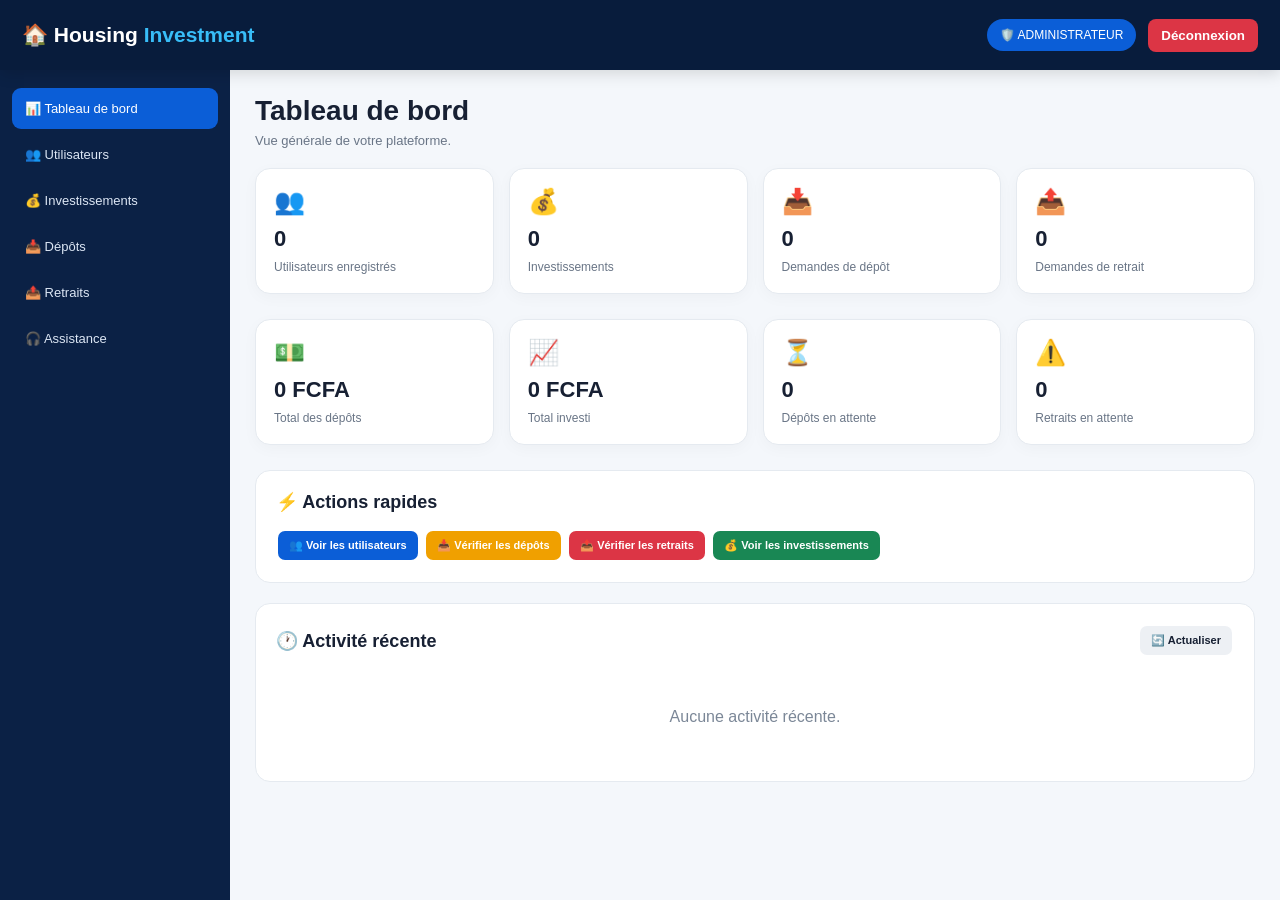
==== commit 34becd08: "Update fmt.Println to print 'Goodbye World'" ====
--- a/admin.html
+++ b/admin.html
@@ -7,7 +7,6 @@
 <title>Administration — Housing Investment</title>
 
 <style>
-
 *{
     box-sizing:border-box;
     margin:0;
@@ -20,19 +19,20 @@
     color:#172033;
 }
 
-/* =========================
-   HEADER
-========================= */
+/* ================= HEADER ================= */
 
 header{
+    height:70px;
     background:#081c3c;
     color:white;
-    min-height:70px;
     display:flex;
     align-items:center;
     justify-content:space-between;
-    padding:0 25px;
-    box-shadow:0 4px 15px rgba(0,0,0,.15);
+    padding:0 22px;
+    position:sticky;
+    top:0;
+    z-index:100;
+    box-shadow:0 3px 15px rgba(0,0,0,.15);
 }
 
 .logo{
@@ -47,21 +47,18 @@
 .header-right{
     display:flex;
     align-items:center;
-    gap:10px;
+    gap:12px;
 }
 
 .admin-badge{
-    background:rgba(56,189,248,.15);
-    border:1px solid rgba(56,189,248,.35);
-    color:#38bdf8;
-    padding:8px 12px;
+    font-size:12px;
+    background:#0b5ed7;
+    padding:9px 13px;
     border-radius:20px;
-    font-size:12px;
-    font-weight:bold;
 }
 
 .logout{
-    border:none;
+    border:0;
     background:#dc3545;
     color:white;
     padding:9px 13px;
@@ -70,45 +67,31 @@
     font-weight:bold;
 }
 
-/* =========================
-   LAYOUT
-========================= */
+/* ================= LAYOUT ================= */
 
 .layout{
     display:flex;
     min-height:calc(100vh - 70px);
 }
 
-/* =========================
-   SIDEBAR
-========================= */
-
 .sidebar{
-    width:235px;
+    width:230px;
     background:#0b2145;
+    padding:18px 12px;
     color:white;
-    padding:20px 12px;
-}
-
-.sidebar-title{
-    color:#91a3bd;
-    font-size:11px;
-    font-weight:bold;
-    padding:10px 12px;
-    text-transform:uppercase;
 }
 
 .menu{
     width:100%;
-    border:none;
+    border:0;
     background:transparent;
     color:#dce6f4;
     text-align:left;
-    padding:13px 12px;
+    padding:13px;
     border-radius:9px;
-    margin-bottom:4px;
+    margin-bottom:5px;
     cursor:pointer;
-    font-size:14px;
+    font-size:13px;
 }
 
 .menu:hover,
@@ -117,14 +100,10 @@
     color:white;
 }
 
-/* =========================
-   MAIN
-========================= */
-
 .main{
     flex:1;
     padding:25px;
-    overflow:hidden;
+    min-width:0;
 }
 
 .page{
@@ -135,23 +114,21 @@
     display:block;
 }
 
-.page-title{
+.title{
     margin-bottom:20px;
 }
 
-.page-title h1{
+.title h1{
     font-size:28px;
-    margin-bottom:5px;
-}
-
-.page-title p{
+    margin-bottom:6px;
+}
+
+.title p{
     color:#697586;
     font-size:13px;
 }
 
-/* =========================
-   STATISTIQUES
-========================= */
+/* ================= STATISTICS ================= */
 
 .stats{
     display:grid;
@@ -164,8 +141,8 @@
     background:white;
     border:1px solid #e5eaf0;
     border-radius:15px;
-    padding:20px;
-    box-shadow:0 4px 15px rgba(0,0,0,.04);
+    padding:18px;
+    box-shadow:0 4px 15px rgba(0,0,0,.03);
 }
 
 .stat-icon{
@@ -175,8 +152,8 @@
 
 .stat strong{
     display:block;
-    font-size:25px;
-    color:#0b5ed7;
+    font-size:22px;
+    margin-bottom:5px;
 }
 
 .stat span{
@@ -184,9 +161,7 @@
     font-size:12px;
 }
 
-/* =========================
-   CARD
-========================= */
+/* ================= CARDS ================= */
 
 .card{
     background:white;
@@ -194,7 +169,6 @@
     border-radius:15px;
     padding:20px;
     margin-bottom:20px;
-    box-shadow:0 4px 15px rgba(0,0,0,.04);
 }
 
 .card-header{
@@ -202,160 +176,103 @@
     justify-content:space-between;
     align-items:center;
     gap:10px;
-    margin-bottom:18px;
+    margin-bottom:16px;
+    flex-wrap:wrap;
 }
 
 .card-header h2{
-    font-size:19px;
-}
-
-.refresh{
-    border:none;
-    background:#e9f2ff;
-    color:#0b5ed7;
-    padding:9px 12px;
-    border-radius:8px;
-    cursor:pointer;
-    font-weight:bold;
-}
-
-/* =========================
-   TABLE
-========================= */
-
-.table-container{
+    font-size:18px;
+}
+
+/* ================= SEARCH ================= */
+
+.search{
+    width:280px;
+    max-width:100%;
+    height:42px;
+    border:1px solid #d7dee8;
+    border-radius:9px;
+    padding:0 12px;
+    outline:none;
+}
+
+.search:focus{
+    border-color:#0b5ed7;
+}
+
+/* ================= TABLE ================= */
+
+.table-wrap{
     width:100%;
     overflow-x:auto;
 }
 
 table{
     width:100%;
+    min-width:750px;
     border-collapse:collapse;
-    min-width:700px;
 }
 
 th{
     background:#f4f7fb;
     color:#526174;
-    font-size:12px;
     text-align:left;
+    font-size:11px;
     padding:12px;
+    white-space:nowrap;
 }
 
 td{
     padding:12px;
     border-top:1px solid #edf0f4;
-    font-size:13px;
+    font-size:12px;
+    vertical-align:middle;
 }
 
 .badge{
     display:inline-block;
     padding:5px 9px;
     border-radius:20px;
+    font-size:10px;
+    font-weight:bold;
+    white-space:nowrap;
+}
+
+.green{
+    background:#e7f7ee;
+    color:#198754;
+}
+
+.orange{
+    background:#fff2dc;
+    color:#b56b00;
+}
+
+.red{
+    background:#fde8e8;
+    color:#c62828;
+}
+
+.blue{
+    background:#e7f0ff;
+    color:#0b5ed7;
+}
+
+/* ================= BUTTONS ================= */
+
+.btn{
+    border:0;
+    border-radius:7px;
+    padding:8px 11px;
+    cursor:pointer;
     font-size:11px;
     font-weight:bold;
-}
-
-.badge-green{
-    background:#e7f7ee;
-    color:#198754;
-}
-
-.badge-orange{
-    background:#fff2dc;
-    color:#b56b00;
-}
-
-.badge-red{
-    background:#ffe7e7;
-    color:#b42318;
-}
-
-.badge-blue{
-    background:#e7f0ff;
-    color:#0b5ed7;
-}
-
-/* =========================
-   SEARCH
-========================= */
-
-.search{
-    width:100%;
-    height:45px;
-    border:1px solid #d8dee8;
-    border-radius:9px;
-    padding:0 13px;
-    outline:none;
-    margin-bottom:15px;
-}
-
-.search:focus{
-    border-color:#0b5ed7;
-}
-
-/* =========================
-   ASSISTANCE
-========================= */
-
-.support-item{
-    border:1px solid #e5eaf0;
-    border-radius:13px;
-    padding:18px;
-    margin-bottom:12px;
-    background:#fff;
-}
-
-.support-top{
-    display:flex;
-    justify-content:space-between;
-    gap:15px;
-    margin-bottom:10px;
-}
-
-.support-name{
-    font-weight:bold;
-    font-size:15px;
-}
-
-.support-date{
-    color:#8a96a6;
-    font-size:11px;
-}
-
-.support-subject{
-    display:inline-block;
-    background:#e9f2ff;
-    color:#0b5ed7;
-    padding:5px 9px;
-    border-radius:20px;
-    font-size:11px;
-    font-weight:bold;
-    margin-bottom:10px;
-}
-
-.support-message{
-    background:#f7f9fc;
-    border-radius:9px;
-    padding:12px;
-    color:#526174;
-    font-size:13px;
-    margin-bottom:12px;
-}
-
-.support-actions{
-    display:flex;
-    gap:8px;
-    flex-wrap:wrap;
-}
-
-.btn{
-    border:none;
-    border-radius:8px;
-    padding:9px 12px;
-    cursor:pointer;
-    font-size:12px;
-    font-weight:bold;
+    margin:2px;
+}
+
+.btn-blue{
+    background:#0b5ed7;
+    color:white;
 }
 
 .btn-green{
@@ -368,55 +285,112 @@
     color:white;
 }
 
-.btn-blue{
-    background:#0b5ed7;
+.btn-orange{
+    background:#f0a000;
     color:white;
 }
 
-/* =========================
-   EMPTY
-========================= */
+.btn-light{
+    background:#edf0f4;
+    color:#172033;
+}
+
+/* ================= EMPTY ================= */
 
 .empty{
     text-align:center;
-    padding:40px 15px;
+    padding:35px;
     color:#7b8797;
 }
 
 .empty-icon{
-    font-size:40px;
+    font-size:38px;
     margin-bottom:10px;
 }
 
-/* =========================
-   MOBILE
-========================= */
-
-@media(max-width:950px){
+/* ================= ALERT ================= */
+
+.alert{
+    display:none;
+    padding:12px 15px;
+    border-radius:10px;
+    margin-bottom:15px;
+    font-size:12px;
+}
+
+.alert.show{
+    display:block;
+}
+
+.alert.success{
+    background:#e7f7ee;
+    color:#198754;
+}
+
+.alert.error{
+    background:#fde8e8;
+    color:#c62828;
+}
+
+/* ================= MODAL ================= */
+
+.modal{
+    position:fixed;
+    inset:0;
+    background:rgba(0,0,0,.55);
+    display:none;
+    align-items:center;
+    justify-content:center;
+    padding:20px;
+    z-index:300;
+}
+
+.modal.show{
+    display:flex;
+}
+
+.modal-box{
+    width:100%;
+    max-width:470px;
+    max-height:90vh;
+    overflow-y:auto;
+    background:white;
+    border-radius:18px;
+    padding:25px;
+}
+
+.modal-box h2{
+    margin-bottom:18px;
+}
+
+.info-line{
+    padding:10px 0;
+    border-bottom:1px solid #edf0f4;
+    font-size:13px;
+}
+
+.modal-actions{
+    display:flex;
+    gap:8px;
+    margin-top:20px;
+}
+
+.modal-actions button{
+    flex:1;
+    height:43px;
+}
+
+/* ================= MOBILE ================= */
+
+@media(max-width:1100px){
 
     .stats{
         grid-template-columns:repeat(2,1fr);
     }
 
-    .sidebar{
-        width:190px;
-    }
-
-}
-
-@media(max-width:700px){
-
-    header{
-        padding:0 13px;
-    }
-
-    .logo{
-        font-size:16px;
-    }
-
-    .admin-badge{
-        display:none;
-    }
+}
+
+@media(max-width:800px){
 
     .layout{
         display:block;
@@ -426,17 +400,13 @@
         width:100%;
         display:flex;
         overflow-x:auto;
+        gap:5px;
         padding:8px;
-        gap:5px;
-    }
-
-    .sidebar-title{
-        display:none;
     }
 
     .menu{
+        width:auto;
         white-space:nowrap;
-        width:auto;
         margin:0;
     }
 
@@ -444,34 +414,40 @@
         padding:15px;
     }
 
-    .page-title h1{
+}
+
+@media(max-width:550px){
+
+    header{
+        padding:0 12px;
+    }
+
+    .logo{
+        font-size:16px;
+    }
+
+    .admin-badge{
+        display:none;
+    }
+
+    .logout{
+        padding:8px;
+        font-size:11px;
+    }
+
+    .stats{
+        grid-template-columns:1fr;
+    }
+
+    .title h1{
         font-size:23px;
     }
 
-    .stats{
-        grid-template-columns:1fr 1fr;
-        gap:10px;
-    }
-
-    .stat{
-        padding:15px;
-    }
-
-    .stat strong{
-        font-size:21px;
-    }
-
-}
-
+}
 </style>
 </head>
 
 <body>
-
-
-<!-- =========================
-     HEADER
-========================= -->
 
 <header>
 
@@ -487,7 +463,7 @@
 
         <button
             class="logout"
-            onclick="logoutAdmin()">
+            onclick="logout()">
 
             Déconnexion
 
@@ -500,26 +476,17 @@
 
 <div class="layout">
 
-
-<!-- =========================
-     SIDEBAR
-========================= -->
+<!-- ================= SIDEBAR ================= -->
 
 <aside class="sidebar">
-
-    <div class="sidebar-title">
-        Administration
-    </div>
-
 
     <button
         class="menu active"
-        onclick="showPage('overview',this)">
+        onclick="showPage('dashboard',this)">
 
         📊 Tableau de bord
 
     </button>
-
 
     <button
         class="menu"
@@ -529,7 +496,6 @@
 
     </button>
 
-
     <button
         class="menu"
         onclick="showPage('investments',this)">
@@ -538,7 +504,6 @@
 
     </button>
 
-
     <button
         class="menu"
         onclick="showPage('deposits',this)">
@@ -547,7 +512,6 @@
 
     </button>
 
-
     <button
         class="menu"
         onclick="showPage('withdrawals',this)">
@@ -556,34 +520,32 @@
 
     </button>
 
-
     <button
         class="menu"
         onclick="showPage('support',this)">
 
-        📩 Assistance
+        🎧 Assistance
 
     </button>
 
 </aside>
 
 
-<!-- =========================
-     MAIN
-========================= -->
-
 <main class="main">
 
-
-<!-- =========================
-     OVERVIEW
-========================= -->
+<div
+    id="alert"
+    class="alert">
+</div>
+
+
+<!-- ================= DASHBOARD ================= -->
 
 <section
-    id="overview"
+    id="dashboard"
     class="page active">
 
-    <div class="page-title">
+    <div class="title">
 
         <h1>
             Tableau de bord
@@ -604,12 +566,12 @@
                 👥
             </div>
 
-            <strong id="statUsers">
+            <strong id="usersCount">
                 0
             </strong>
 
             <span>
-                Utilisateurs
+                Utilisateurs enregistrés
             </span>
 
         </div>
@@ -621,7 +583,7 @@
                 💰
             </div>
 
-            <strong id="statInvestments">
+            <strong id="investmentsCount">
                 0
             </strong>
 
@@ -638,12 +600,12 @@
                 📥
             </div>
 
-            <strong id="statDeposits">
+            <strong id="depositsCount">
                 0
             </strong>
 
             <span>
-                Dépôts
+                Demandes de dépôt
             </span>
 
         </div>
@@ -652,15 +614,15 @@
         <div class="stat">
 
             <div class="stat-icon">
-                📩
+                📤
             </div>
 
-            <strong id="statSupport">
+            <strong id="withdrawalsCount">
                 0
             </strong>
 
             <span>
-                Demandes d'assistance
+                Demandes de retrait
             </span>
 
         </div>
@@ -668,17 +630,134 @@
     </div>
 
 
+    <div class="stats">
+
+        <div class="stat">
+
+            <div class="stat-icon">
+                💵
+            </div>
+
+            <strong id="totalDeposits">
+                0 FCFA
+            </strong>
+
+            <span>
+                Total des dépôts
+            </span>
+
+        </div>
+
+
+        <div class="stat">
+
+            <div class="stat-icon">
+                📈
+            </div>
+
+            <strong id="totalInvested">
+                0 FCFA
+            </strong>
+
+            <span>
+                Total investi
+            </span>
+
+        </div>
+
+
+        <div class="stat">
+
+            <div class="stat-icon">
+                ⏳
+            </div>
+
+            <strong id="pendingDeposits">
+                0
+            </strong>
+
+            <span>
+                Dépôts en attente
+            </span>
+
+        </div>
+
+
+        <div class="stat">
+
+            <div class="stat-icon">
+                ⚠️
+            </div>
+
+            <strong id="pendingWithdrawals">
+                0
+            </strong>
+
+            <span>
+                Retraits en attente
+            </span>
+
+        </div>
+
+    </div>
+
+
     <div class="card">
 
         <div class="card-header">
 
             <h2>
-                Activité récente
+                ⚡ Actions rapides
             </h2>
 
+        </div>
+
+        <button
+            class="btn btn-blue"
+            onclick="showPageByName('users')">
+
+            👥 Voir les utilisateurs
+
+        </button>
+
+        <button
+            class="btn btn-orange"
+            onclick="showPageByName('deposits')">
+
+            📥 Vérifier les dépôts
+
+        </button>
+
+        <button
+            class="btn btn-red"
+            onclick="showPageByName('withdrawals')">
+
+            📤 Vérifier les retraits
+
+        </button>
+
+        <button
+            class="btn btn-green"
+            onclick="showPageByName('investments')">
+
+            💰 Voir les investissements
+
+        </button>
+
+    </div>
+
+
+    <div class="card">
+
+        <div class="card-header">
+
+            <h2>
+                🕐 Activité récente
+            </h2>
+
             <button
-                class="refresh"
-                onclick="loadAll()">
+                class="btn btn-light"
+                onclick="refreshAll()">
 
                 🔄 Actualiser
 
@@ -686,8 +765,8 @@
 
         </div>
 
-        <div id="recentActivity">
-
+        <div
+            id="recentActivity">
         </div>
 
     </div>
@@ -695,22 +774,20 @@
 </section>
 
 
-<!-- =========================
-     USERS
-========================= -->
+<!-- ================= USERS ================= -->
 
 <section
     id="users"
     class="page">
 
-    <div class="page-title">
+    <div class="title">
 
         <h1>
             👥 Utilisateurs
         </h1>
 
         <p>
-            Comptes enregistrés sur la plateforme.
+            Gestion des comptes enregistrés.
         </p>
 
     </div>
@@ -718,18 +795,25 @@
 
     <div class="card">
 
-        <input
-            type="search"
-            id="userSearch"
-            class="search"
-            placeholder="🔎 Rechercher un utilisateur..."
-            oninput="displayUsers()">
+        <div class="card-header">
+
+            <h2>
+                Utilisateurs enregistrés
+            </h2>
+
+            <input
+                id="userSearch"
+                class="search"
+                type="text"
+                placeholder="🔎 Rechercher un utilisateur..."
+                oninput="displayUsers()">
+
+        </div>
 
 
         <div
-            id="usersContainer"
-            class="table-container">
-
+            id="usersTable"
+            class="table-wrap">
         </div>
 
     </div>
@@ -737,22 +821,20 @@
 </section>
 
 
-<!-- =========================
-     INVESTMENTS
-========================= -->
+<!-- ================= INVESTMENTS ================= -->
 
 <section
     id="investments"
     class="page">
 
-    <div class="page-title">
+    <div class="title">
 
         <h1>
             💰 Investissements
         </h1>
 
         <p>
-            Suivi des investissements enregistrés.
+            Tous les investissements enregistrés.
         </p>
 
     </div>
@@ -760,10 +842,25 @@
 
     <div class="card">
 
+        <div class="card-header">
+
+            <h2>
+                Liste des investissements
+            </h2>
+
+            <input
+                id="investmentSearch"
+                class="search"
+                type="text"
+                placeholder="🔎 Rechercher..."
+                oninput="displayInvestments()">
+
+        </div>
+
+
         <div
-            id="investmentsContainer"
-            class="table-container">
-
+            id="investmentsTable"
+            class="table-wrap">
         </div>
 
     </div>
@@ -771,22 +868,20 @@
 </section>
 
 
-<!-- =========================
-     DEPOSITS
-========================= -->
+<!-- ================= DEPOSITS ================= -->
 
 <section
     id="deposits"
     class="page">
 
-    <div class="page-title">
+    <div class="title">
 
         <h1>
             📥 Dépôts
         </h1>
 
         <p>
-            Historique des dépôts.
+            Gestion des demandes de dépôt.
         </p>
 
     </div>
@@ -794,10 +889,18 @@
 
     <div class="card">
 
+        <div class="card-header">
+
+            <h2>
+                Demandes de dépôt
+            </h2>
+
+        </div>
+
+
         <div
-            id="depositsContainer"
-            class="table-container">
-
+            id="depositsTable"
+            class="table-wrap">
         </div>
 
     </div>
@@ -805,22 +908,20 @@
 </section>
 
 
-<!-- =========================
-     WITHDRAWALS
-========================= -->
+<!-- ================= WITHDRAWALS ================= -->
 
 <section
     id="withdrawals"
     class="page">
 
-    <div class="page-title">
+    <div class="title">
 
         <h1>
             📤 Retraits
         </h1>
 
         <p>
-            Historique des demandes de retrait.
+            Gestion des demandes de retrait.
         </p>
 
     </div>
@@ -828,10 +929,18 @@
 
     <div class="card">
 
+        <div class="card-header">
+
+            <h2>
+                Demandes de retrait
+            </h2>
+
+        </div>
+
+
         <div
-            id="withdrawalsContainer"
-            class="table-container">
-
+            id="withdrawalsTable"
+            class="table-wrap">
         </div>
 
     </div>
@@ -839,22 +948,20 @@
 </section>
 
 
-<!-- =========================
-     SUPPORT
-========================= -->
+<!-- ================= SUPPORT ================= -->
 
 <section
     id="support"
     class="page">
 
-    <div class="page-title">
+    <div class="title">
 
         <h1>
-            📩 Assistance
+            🎧 Assistance
         </h1>
 
         <p>
-            Demandes envoyées par les utilisateurs.
+            Messages reçus des utilisateurs.
         </p>
 
     </div>
@@ -862,45 +969,59 @@
 
     <div class="card">
 
-        <div class="card-header">
-
-            <h2>
-                Messages reçus
-            </h2>
+        <div
+            id="supportTable"
+            class="table-wrap">
+        </div>
+
+    </div>
+
+</section>
+
+</main>
+
+</div>
+
+
+<!-- ================= USER MODAL ================= -->
+
+<div
+    id="userModal"
+    class="modal">
+
+    <div class="modal-box">
+
+        <h2>
+            👤 Détails du compte
+        </h2>
+
+        <div id="userDetails">
+        </div>
+
+        <div class="modal-actions">
 
             <button
-                class="refresh"
-                onclick="displaySupport()">
-
-                🔄 Actualiser
+                class="btn btn-light"
+                onclick="closeModal()">
+
+                Fermer
 
             </button>
 
         </div>
 
-
-        <div
-            id="supportContainer">
-
-        </div>
-
     </div>
 
-</section>
-
-
-</main>
-
 </div>
 
 
 <script>
 
-/* ==================================================
+/* =====================================================
    OUTILS
-================================================== */
-
-function getStorageArray(key){
+===================================================== */
+
+function getArray(key){
 
     try{
 
@@ -917,11 +1038,62 @@
 }
 
 
-/* ==================================================
+function saveArray(key,data){
+
+    localStorage.setItem(
+        key,
+        JSON.stringify(data)
+    );
+
+}
+
+
+function escapeHtml(value){
+
+    return String(value ?? "")
+        .replace(/&/g,"&amp;")
+        .replace(/</g,"&lt;")
+        .replace(/>/g,"&gt;")
+        .replace(/"/g,"&quot;")
+        .replace(/'/g,"&#039;");
+
+}
+
+
+function money(value){
+
+    return Number(value || 0)
+        .toLocaleString("fr-FR")
+        + " FCFA";
+
+}
+
+
+function showAlert(message,type="success"){
+
+    const alert =
+        document.getElementById("alert");
+
+    alert.textContent =
+        message;
+
+    alert.className =
+        "alert show " + type;
+
+    setTimeout(function(){
+
+        alert.classList.remove("show");
+
+    },3500);
+
+}
+
+
+/* =====================================================
    NAVIGATION
-================================================== */
-
-function showPage(pageId,button){
+===================================================== */
+
+function showPage(id,button){
 
     document
     .querySelectorAll(".page")
@@ -942,7 +1114,7 @@
 
 
     const page =
-        document.getElementById(pageId);
+        document.getElementById(id);
 
     if(page){
 
@@ -958,84 +1130,209 @@
     }
 
 
-    if(pageId === "users"){
+    refreshPage(id);
+
+}
+
+
+function showPageByName(id){
+
+    const button =
+        [...document.querySelectorAll(".menu")]
+        .find(function(btn){
+
+            return btn.getAttribute("onclick")
+                ?.includes("'" + id + "'");
+
+        });
+
+
+    showPage(id,button);
+
+}
+
+
+function refreshPage(id){
+
+    if(id === "users"){
         displayUsers();
     }
 
-    if(pageId === "investments"){
+    if(id === "investments"){
         displayInvestments();
     }
 
-    if(pageId === "deposits"){
+    if(id === "deposits"){
         displayDeposits();
     }
 
-    if(pageId === "withdrawals"){
+    if(id === "withdrawals"){
         displayWithdrawals();
     }
 
-    if(pageId === "support"){
+    if(id === "support"){
         displaySupport();
     }
 
 }
 
 
-/* ==================================================
+/* =====================================================
+   STATISTIQUES
+===================================================== */
+
+function updateStats(){
+
+    const users =
+        getArray("users");
+
+    const investments =
+        getArray("investments");
+
+    const deposits =
+        getArray("deposits");
+
+    const withdrawals =
+        getArray("withdrawals");
+
+
+    document.getElementById(
+        "usersCount"
+    ).textContent =
+        users.length;
+
+
+    document.getElementById(
+        "investmentsCount"
+    ).textContent =
+        investments.length;
+
+
+    document.getElementById(
+        "depositsCount"
+    ).textContent =
+        deposits.length;
+
+
+    document.getElementById(
+        "withdrawalsCount"
+    ).textContent =
+        withdrawals.length;
+
+
+    let totalDeposits = 0;
+
+    deposits.forEach(function(item){
+
+        totalDeposits +=
+            Number(item.amount || 0);
+
+    });
+
+
+    let totalInvested = 0;
+
+    investments.forEach(function(item){
+
+        totalInvested +=
+            Number(item.amount || 0);
+
+    });
+
+
+    document.getElementById(
+        "totalDeposits"
+    ).textContent =
+        money(totalDeposits);
+
+
+    document.getElementById(
+        "totalInvested"
+    ).textContent =
+        money(totalInvested);
+
+
+    document.getElementById(
+        "pendingDeposits"
+    ).textContent =
+        deposits.filter(function(item){
+
+            return (
+                !item.status ||
+                item.status === "En attente"
+            );
+
+        }).length;
+
+
+    document.getElementById(
+        "pendingWithdrawals"
+    ).textContent =
+        withdrawals.filter(function(item){
+
+            return (
+                !item.status ||
+                item.status === "En attente"
+            );
+
+        }).length;
+
+}
+
+
+/* =====================================================
    UTILISATEURS
-================================================== */
+===================================================== */
 
 function displayUsers(){
 
     const users =
-        getStorageArray("users");
+        getArray("users");
+
+
+    const search =
+        (
+            document.getElementById(
+                "userSearch"
+            )?.value || ""
+        ).toLowerCase().trim();
+
+
+    const filtered =
+        users.filter(function(user){
+
+            const text =
+                (
+                    (user.name || user.fullName || user.nom || "")
+                    + " "
+                    + (user.phone || user.telephone || "")
+                ).toLowerCase();
+
+            return text.includes(search);
+
+        });
+
 
     const container =
         document.getElementById(
-            "usersContainer"
+            "usersTable"
         );
 
-    const search =
-        document
-        .getElementById("userSearch")
-        .value
-        .toLowerCase()
-        .trim();
-
-
-    const filtered =
-        users.filter(function(user){
-
-            const name =
-                String(
-                    user.name ||
-                    user.fullName ||
-                    user.nom ||
-                    ""
-                ).toLowerCase();
-
-            const phone =
-                String(
-                    user.phone ||
-                    user.telephone ||
-                    ""
-                ).toLowerCase();
-
-            return (
-                name.includes(search) ||
-                phone.includes(search)
-            );
-
-        });
-
 
     if(filtered.length === 0){
 
         container.innerHTML = `
+
             <div class="empty">
-                <div class="empty-icon">👥</div>
+
+                <div class="empty-icon">
+                    👥
+                </div>
+
                 Aucun utilisateur trouvé.
+
             </div>
+
         `;
 
         return;
@@ -1051,20 +1348,23 @@
 
                 <tr>
 
+                    <th>#</th>
                     <th>Nom</th>
                     <th>Téléphone</th>
-                    <th>Date</th>
+                    <th>Solde</th>
                     <th>Statut</th>
+                    <th>Action</th>
 
                 </tr>
 
             </thead>
 
             <tbody>
+
     `;
 
 
-    filtered.forEach(function(user){
+    filtered.forEach(function(user,index){
 
         const name =
             user.name ||
@@ -1079,10 +1379,10 @@
             "—";
 
 
-        const date =
-            user.date ||
-            user.createdAt ||
-            "—";
+        const balance =
+            user.balance ||
+            user.solde ||
+            0;
 
 
         html += `
@@ -1090,7 +1390,13 @@
             <tr>
 
                 <td>
-                    <strong>${escapeHtml(name)}</strong>
+                    ${index + 1}
+                </td>
+
+                <td>
+                    <strong>
+                        ${escapeHtml(name)}
+                    </strong>
                 </td>
 
                 <td>
@@ -1098,13 +1404,27 @@
                 </td>
 
                 <td>
-                    ${escapeHtml(date)}
-                </td>
-
-                <td>
-                    <span class="badge badge-green">
+                    ${money(balance)}
+                </td>
+
+                <td>
+
+                    <span class="badge green">
                         Actif
                     </span>
+
+                </td>
+
+                <td>
+
+                    <button
+                        class="btn btn-blue"
+                        onclick="viewUser(${index})">
+
+                        Voir
+
+                    </button>
+
                 </td>
 
             </tr>
@@ -1120,33 +1440,171 @@
     `;
 
 
-    container.innerHTML = html;
-
-}
-
-
-/* ==================================================
+    container.innerHTML =
+        html;
+
+}
+
+
+function viewUser(index){
+
+    const users =
+        getArray("users");
+
+
+    const search =
+        (
+            document.getElementById(
+                "userSearch"
+            )?.value || ""
+        ).toLowerCase().trim();
+
+
+    const filtered =
+        users.filter(function(user){
+
+            const text =
+                (
+                    (user.name || user.fullName || user.nom || "")
+                    + " "
+                    + (user.phone || user.telephone || "")
+                ).toLowerCase();
+
+            return text.includes(search);
+
+        });
+
+
+    const user =
+        filtered[index];
+
+
+    if(!user){
+
+        return;
+
+    }
+
+
+    const name =
+        user.name ||
+        user.fullName ||
+        user.nom ||
+        "Utilisateur";
+
+
+    const phone =
+        user.phone ||
+        user.telephone ||
+        "—";
+
+
+    const balance =
+        user.balance ||
+        user.solde ||
+        0;
+
+
+    document.getElementById(
+        "userDetails"
+    ).innerHTML = `
+
+        <div class="info-line">
+            <strong>Nom :</strong>
+            ${escapeHtml(name)}
+        </div>
+
+        <div class="info-line">
+            <strong>Téléphone :</strong>
+            ${escapeHtml(phone)}
+        </div>
+
+        <div class="info-line">
+            <strong>Solde :</strong>
+            ${money(balance)}
+        </div>
+
+        <div class="info-line">
+            <strong>Statut :</strong>
+            <span class="badge green">
+                Actif
+            </span>
+        </div>
+
+    `;
+
+
+    document
+    .getElementById("userModal")
+    .classList.add("show");
+
+}
+
+
+function closeModal(){
+
+    document
+    .getElementById("userModal")
+    .classList.remove("show");
+
+}
+
+
+/* =====================================================
    INVESTISSEMENTS
-================================================== */
+===================================================== */
 
 function displayInvestments(){
 
     const investments =
-        getStorageArray("investments");
+        getArray("investments");
+
+
+    const search =
+        (
+            document.getElementById(
+                "investmentSearch"
+            )?.value || ""
+        ).toLowerCase().trim();
+
+
+    const filtered =
+        investments.filter(function(item){
+
+            const text =
+                (
+                    (item.name || "")
+                    + " "
+                    + (item.phone || "")
+                    + " "
+                    + (item.pack || "")
+                ).toLowerCase();
+
+            return text.includes(search);
+
+        });
+
 
     const container =
         document.getElementById(
-            "investmentsContainer"
+            "investmentsTable"
         );
 
 
-    if(investments.length === 0){
+    if(filtered.length === 0){
 
         container.innerHTML = `
+
             <div class="empty">
-                <div class="empty-icon">💰</div>
+
+                <div class="empty-icon">
+                    💰
+                </div>
+
                 Aucun investissement enregistré.
+
             </div>
+
         `;
 
         return;
@@ -1161,63 +1619,65 @@
             <thead>
 
                 <tr>
+
                     <th>Utilisateur</th>
+                    <th>Téléphone</th>
                     <th>Pack</th>
                     <th>Montant</th>
+                    <th>Gain/jour</th>
                     <th>Date</th>
                     <th>Statut</th>
+
                 </tr>
 
             </thead>
 
             <tbody>
+
     `;
 
 
-    investments.forEach(function(item){
+    filtered
+    .slice()
+    .reverse()
+    .forEach(function(item){
 
         html += `
 
             <tr>
 
                 <td>
-                    ${escapeHtml(
-                        item.name ||
-                        item.user ||
-                        "Utilisateur"
-                    )}
-                </td>
-
-                <td>
-                    ${escapeHtml(
-                        item.pack ||
-                        item.plan ||
-                        "—"
-                    )}
-                </td>
-
-                <td>
-                    ${escapeHtml(
-                        String(
-                            item.amount ||
-                            item.montant ||
-                            "—"
-                        )
-                    )} FCFA
-                </td>
-
-                <td>
-                    ${escapeHtml(
-                        item.date ||
-                        item.createdAt ||
-                        "—"
-                    )}
-                </td>
-
-                <td>
-                    <span class="badge badge-green">
-                        Actif
+                    ${escapeHtml(item.name || "—")}
+                </td>
+
+                <td>
+                    ${escapeHtml(item.phone || "—")}
+                </td>
+
+                <td>
+                    ${escapeHtml(item.pack || "—")}
+                </td>
+
+                <td>
+                    ${money(item.amount)}
+                </td>
+
+                <td>
+                    ${money(item.daily)}
+                </td>
+
+                <td>
+                    ${escapeHtml(item.date || "—")}
+                </td>
+
+                <td>
+
+                    <span class="badge green">
+                        ${escapeHtml(
+                            item.status || "Actif"
+                        )}
                     </span>
+
                 </td>
 
             </tr>
@@ -1233,33 +1693,42 @@
     `;
 
 
-    container.innerHTML = html;
-
-}
-
-
-/* ==================================================
+    container.innerHTML =
+        html;
+
+}
+
+
+/* =====================================================
    DEPOTS
-================================================== */
+===================================================== */
 
 function displayDeposits(){
 
     const deposits =
-        getStorageArray("deposits");
+        getArray("deposits");
+
 
     const container =
         document.getElementById(
-            "depositsContainer"
+            "depositsTable"
         );
 
 
     if(deposits.length === 0){
 
         container.innerHTML = `
+
             <div class="empty">
-                <div class="empty-icon">📥</div>
+
+                <div class="empty-icon">
+                    📥
+                </div>
+
                 Aucun dépôt enregistré.
+
             </div>
+
         `;
 
         return;
@@ -1274,19 +1743,37 @@
             <thead>
 
                 <tr>
+
                     <th>Utilisateur</th>
+                    <th>Téléphone</th>
                     <th>Montant</th>
+                    <th>Méthode</th>
                     <th>Date</th>
                     <th>Statut</th>
+                    <th>Actions</th>
+
                 </tr>
 
             </thead>
 
             <tbody>
+
     `;
 
 
-    deposits.forEach(function(item){
+    deposits
+    .slice()
+    .reverse()
+    .forEach(function(item,index){
+
+        const realIndex =
+            deposits.length - 1 - index;
+
+
+        const status =
+            item.status ||
+            "En attente";
+
 
         html += `
 
@@ -1294,37 +1781,78 @@
 
                 <td>
                     ${escapeHtml(
-                        item.name ||
-                        item.user ||
-                        "Utilisateur"
+                        item.name || "—"
                     )}
                 </td>
 
                 <td>
                     ${escapeHtml(
-                        String(
-                            item.amount ||
-                            item.montant ||
-                            "—"
-                        )
-                    )} FCFA
+                        item.phone || "—"
+                    )}
+                </td>
+
+                <td>
+                    <strong>
+                        ${money(item.amount)}
+                    </strong>
                 </td>
 
                 <td>
                     ${escapeHtml(
-                        item.date ||
-                        item.createdAt ||
-                        "—"
+                        item.method || "—"
                     )}
                 </td>
 
                 <td>
-                    <span class="badge badge-orange">
-                        ${escapeHtml(
-                            item.status ||
-                            "En attente"
-                        )}
+                    ${escapeHtml(
+                        item.date || "—"
+                    )}
+                </td>
+
+                <td>
+
+                    <span class="badge
+                    ${status === "Validé"
+                        ? "green"
+                        : status === "Refusé"
+                        ? "red"
+                        : "orange"}">
+
+                        ${escapeHtml(status)}
+
                     </span>
+
+                </td>
+
+                <td>
+
+                    ${
+                        status === "En attente"
+                        ? `
+
+                        <button
+                            class="btn btn-green"
+                            onclick="validateDeposit(${realIndex})">
+
+                            ✓ Valider
+
+                        </button>
+
+                        <button
+                            class="btn btn-red"
+                            onclick="refuseDeposit(${realIndex})">
+
+                            ✕ Refuser
+
+                        </button>
+
+                        `
+                        :
+                        `<span class="badge blue">
+                            Traité
+                        </span>`
+                    }
+
                 </td>
 
             </tr>
@@ -1340,33 +1868,190 @@
     `;
 
 
-    container.innerHTML = html;
-
-}
-
-
-/* ==================================================
+    container.innerHTML =
+        html;
+
+}
+
+
+function validateDeposit(index){
+
+    const deposits =
+        getArray("deposits");
+
+
+    const item =
+        deposits[index];
+
+
+    if(!item){
+
+        return;
+
+    }
+
+
+    if(item.status === "Validé"){
+
+        return;
+
+    }
+
+
+    item.status =
+        "Validé";
+
+
+    const users =
+        getArray("users");
+
+
+    const phone =
+        String(
+            item.phone || ""
+        ).replace(/\s+/g,"");
+
+
+    const userIndex =
+        users.findIndex(function(user){
+
+            const userPhone =
+                String(
+                    user.phone ||
+                    user.telephone ||
+                    ""
+                ).replace(/\s+/g,"");
+
+
+            return (
+                userPhone.replace("+225","")
+                === phone.replace("+225","")
+            );
+
+        });
+
+
+    if(userIndex !== -1){
+
+        const oldBalance =
+            Number(
+                users[userIndex].balance ||
+                users[userIndex].solde ||
+                0
+            );
+
+
+        users[userIndex].balance =
+            oldBalance +
+            Number(item.amount || 0);
+
+
+        saveArray(
+            "users",
+            users
+        );
+
+    }
+
+
+    saveArray(
+        "deposits",
+        deposits
+    );
+
+
+    addAdminNotification(
+        "Dépôt validé",
+        "Le dépôt de "
+        + money(item.amount)
+        + " de "
+        + (item.name || "un utilisateur")
+        + " a été validé."
+    );
+
+
+    showAlert(
+        "Dépôt validé avec succès."
+    );
+
+
+    refreshAll();
+
+}
+
+
+function refuseDeposit(index){
+
+    const deposits =
+        getArray("deposits");
+
+
+    if(!deposits[index]){
+
+        return;
+
+    }
+
+
+    deposits[index].status =
+        "Refusé";
+
+
+    saveArray(
+        "deposits",
+        deposits
+    );
+
+
+    addAdminNotification(
+        "Dépôt refusé",
+        "Un dépôt de "
+        + money(deposits[index].amount)
+        + " a été refusé."
+    );
+
+
+    showAlert(
+        "Dépôt refusé.",
+        "error"
+    );
+
+
+    refreshAll();
+
+}
+
+
+/* =====================================================
    RETRAITS
-================================================== */
+===================================================== */
 
 function displayWithdrawals(){
 
     const withdrawals =
-        getStorageArray("withdrawals");
+        getArray("withdrawals");
+
 
     const container =
         document.getElementById(
-            "withdrawalsContainer"
+            "withdrawalsTable"
         );
 
 
     if(withdrawals.length === 0){
 
         container.innerHTML = `
+
             <div class="empty">
-                <div class="empty-icon">📤</div>
+
+                <div class="empty-icon">
+                    📤
+                </div>
+
                 Aucun retrait enregistré.
+
             </div>
+
         `;
 
         return;
@@ -1381,19 +2066,37 @@
             <thead>
 
                 <tr>
+
                     <th>Utilisateur</th>
+                    <th>Téléphone</th>
                     <th>Montant</th>
+                    <th>Destination</th>
                     <th>Date</th>
                     <th>Statut</th>
+                    <th>Actions</th>
+
                 </tr>
 
             </thead>
 
             <tbody>
+
     `;
 
 
-    withdrawals.forEach(function(item){
+    withdrawals
+    .slice()
+    .reverse()
+    .forEach(function(item,index){
+
+        const realIndex =
+            withdrawals.length - 1 - index;
+
+
+        const status =
+            item.status ||
+            "En attente";
+
 
         html += `
 
@@ -1401,37 +2104,78 @@
 
                 <td>
                     ${escapeHtml(
-                        item.name ||
-                        item.user ||
-                        "Utilisateur"
+                        item.name || "—"
                     )}
                 </td>
 
                 <td>
                     ${escapeHtml(
-                        String(
-                            item.amount ||
-                            item.montant ||
-                            "—"
-                        )
-                    )} FCFA
+                        item.phone || "—"
+                    )}
+                </td>
+
+                <td>
+                    <strong>
+                        ${money(item.amount)}
+                    </strong>
                 </td>
 
                 <td>
                     ${escapeHtml(
-                        item.date ||
-                        item.createdAt ||
-                        "—"
+                        item.destination || "—"
                     )}
                 </td>
 
                 <td>
-                    <span class="badge badge-orange">
-                        ${escapeHtml(
-                            item.status ||
-                            "En attente"
-                        )}
+                    ${escapeHtml(
+                        item.date || "—"
+                    )}
+                </td>
+
+                <td>
+
+                    <span class="badge
+                    ${status === "Validé"
+                        ? "green"
+                        : status === "Refusé"
+                        ? "red"
+                        : "orange"}">
+
+                        ${escapeHtml(status)}
+
                     </span>
+
+                </td>
+
+                <td>
+
+                    ${
+                        status === "En attente"
+                        ? `
+
+                        <button
+                            class="btn btn-green"
+                            onclick="validateWithdrawal(${realIndex})">
+
+                            ✓ Valider
+
+                        </button>
+
+                        <button
+                            class="btn btn-red"
+                            onclick="refuseWithdrawal(${realIndex})">
+
+                            ✕ Refuser
+
+                        </button>
+
+                        `
+                        :
+                        `<span class="badge blue">
+                            Traité
+                        </span>`
+                    }
+
                 </td>
 
             </tr>
@@ -1447,41 +2191,229 @@
     `;
 
 
-    container.innerHTML = html;
-
-}
-
-
-/* ==================================================
+    container.innerHTML =
+        html;
+
+}
+
+
+function validateWithdrawal(index){
+
+    const withdrawals =
+        getArray("withdrawals");
+
+
+    const item =
+        withdrawals[index];
+
+
+    if(!item){
+
+        return;
+
+    }
+
+
+    if(item.status === "Validé"){
+
+        return;
+
+    }
+
+
+    const users =
+        getArray("users");
+
+
+    const phone =
+        String(
+            item.phone || ""
+        ).replace(/\s+/g,"");
+
+
+    const userIndex =
+        users.findIndex(function(user){
+
+            const userPhone =
+                String(
+                    user.phone ||
+                    user.telephone ||
+                    ""
+                ).replace(/\s+/g,"");
+
+
+            return (
+                userPhone.replace("+225","")
+                === phone.replace("+225","")
+            );
+
+        });
+
+
+    if(userIndex !== -1){
+
+        const balance =
+            Number(
+                users[userIndex].balance ||
+                users[userIndex].solde ||
+                0
+            );
+
+
+        if(
+            balance <
+            Number(item.amount || 0)
+        ){
+
+            showAlert(
+                "Solde insuffisant pour valider ce retrait.",
+                "error"
+            );
+
+            return;
+
+        }
+
+
+        users[userIndex].balance =
+            balance -
+            Number(item.amount || 0);
+
+
+        saveArray(
+            "users",
+            users
+        );
+
+    }
+
+
+    item.status =
+        "Validé";
+
+
+    saveArray(
+        "withdrawals",
+        withdrawals
+    );
+
+
+    addAdminNotification(
+        "Retrait validé",
+        "Le retrait de "
+        + money(item.amount)
+        + " a été validé."
+    );
+
+
+    showAlert(
+        "Retrait validé avec succès."
+    );
+
+
+    refreshAll();
+
+}
+
+
+function refuseWithdrawal(index){
+
+    const withdrawals =
+        getArray("withdrawals");
+
+
+    if(!withdrawals[index]){
+
+        return;
+
+    }
+
+
+    withdrawals[index].status =
+        "Refusé";
+
+
+    saveArray(
+        "withdrawals",
+        withdrawals
+    );
+
+
+    addAdminNotification(
+        "Retrait refusé",
+        "Une demande de retrait a été refusée."
+    );
+
+
+    showAlert(
+        "Retrait refusé.",
+        "error"
+    );
+
+
+    refreshAll();
+
+}
+
+
+/* =====================================================
    ASSISTANCE
-================================================== */
+===================================================== */
 
 function displaySupport(){
 
-    const requests =
-        getStorageArray(
-            "supportRequests"
-        );
+    const possibleKeys = [
+        "supportMessages",
+        "support",
+        "assistance",
+        "contactMessages"
+    ];
+
+
+    let messages = [];
+
+
+    for(
+        let i = 0;
+        i < possibleKeys.length;
+        i++
+    ){
+
+        const data =
+            getArray(
+                possibleKeys[i]
+            );
+
+
+        if(data.length){
+
+            messages =
+                data;
+
+            break;
+
+        }
+
+    }
 
 
     const container =
         document.getElementById(
-            "supportContainer"
+            "supportTable"
         );
 
 
-    if(requests.length === 0){
+    if(messages.length === 0){
 
         container.innerHTML = `
 
             <div class="empty">
 
                 <div class="empty-icon">
-                    📩
+                    🎧
                 </div>
 
-                Aucune demande d'assistance
-                pour le moment.
+                Aucun message d'assistance.
 
             </div>
 
@@ -1492,270 +2424,225 @@
     }
 
 
-    let html = "";
-
-
-    [...requests]
+    let html = `
+
+        <table>
+
+            <thead>
+
+                <tr>
+
+                    <th>Utilisateur</th>
+                    <th>Téléphone</th>
+                    <th>Sujet</th>
+                    <th>Message</th>
+                    <th>Date</th>
+                    <th>Statut</th>
+
+                </tr>
+
+            </thead>
+
+            <tbody>
+
+    `;
+
+
+    messages
+    .slice()
     .reverse()
-    .forEach(function(request,index){
+    .forEach(function(item){
 
         html += `
 
-            <div class="support-item">
-
-                <div class="support-top">
-
-                    <div>
-
-                        <div class="support-name">
-
-                            👤
-                            ${escapeHtml(
-                                request.name ||
-                                "Utilisateur"
-                            )}
-
-                        </div>
-
-                        <div style="
-                            color:#697586;
-                            font-size:12px;
-                            margin-top:4px;
-                        ">
-
-                            📞
-                            ${escapeHtml(
-                                request.phone ||
-                                "—"
-                            )}
-
-                        </div>
-
-                    </div>
-
-
-                    <div class="support-date">
-
+            <tr>
+
+                <td>
+                    ${escapeHtml(
+                        item.name ||
+                        item.fullName ||
+                        "—"
+                    )}
+                </td>
+
+                <td>
+                    ${escapeHtml(
+                        item.phone ||
+                        item.telephone ||
+                        "—"
+                    )}
+                </td>
+
+                <td>
+                    ${escapeHtml(
+                        item.subject ||
+                        item.sujet ||
+                        "Assistance"
+                    )}
+                </td>
+
+                <td style="max-width:300px;">
+
+                    ${escapeHtml(
+                        item.message ||
+                        item.text ||
+                        "—"
+                    )}
+
+                </td>
+
+                <td>
+                    ${escapeHtml(
+                        item.date || "—"
+                    )}
+                </td>
+
+                <td>
+
+                    <span class="badge orange">
                         ${escapeHtml(
-                            request.date ||
-                            "Date inconnue"
+                            item.status ||
+                            "Nouveau"
                         )}
-
-                    </div>
-
-                </div>
-
-
-                <div class="support-subject">
-
-                    ${escapeHtml(
-                        request.subject ||
-                        "Autre"
-                    )}
-
-                </div>
-
-
-                <div class="support-message">
-
-                    ${escapeHtml(
-                        request.message ||
-                        "Aucun message"
-                    )}
-
-                </div>
-
-
-                <div class="support-actions">
-
-                    <button
-                        class="btn btn-green"
-                        onclick="markSupportRead(${request.id})">
-
-                        ✓ Marquer traité
-
-                    </button>
-
-
-                    <button
-                        class="btn btn-red"
-                        onclick="deleteSupport(${request.id})">
-
-                        🗑️ Supprimer
-
-                    </button>
-
-                </div>
-
-            </div>
+                    </span>
+
+                </td>
+
+            </tr>
 
         `;
 
     });
 
 
-    container.innerHTML = html;
-
-}
-
-
-/* ==================================================
-   MARQUER ASSISTANCE TRAITÉE
-================================================== */
-
-function markSupportRead(id){
-
-    const requests =
-        getStorageArray(
-            "supportRequests"
-        );
-
-
-    const index =
-        requests.findIndex(function(item){
-
-            return String(item.id) === String(id);
+    html += `
+            </tbody>
+        </table>
+    `;
+
+
+    container.innerHTML =
+        html;
+
+}
+
+
+/* =====================================================
+   NOTIFICATIONS ADMIN
+===================================================== */
+
+function getAdminNotifications(){
+
+    return getArray(
+        "adminNotifications"
+    );
+
+}
+
+
+function addAdminNotification(
+    title,
+    text
+){
+
+    const list =
+        getAdminNotifications();
+
+
+    list.push({
+
+        id:Date.now(),
+
+        title:title,
+
+        text:text,
+
+        date:new Date().toLocaleString(
+            "fr-FR"
+        )
+
+    });
+
+
+    saveArray(
+        "adminNotifications",
+        list
+    );
+
+}
+
+
+/* =====================================================
+   ACTIVITÉ RÉCENTE
+===================================================== */
+
+function displayRecentActivity(){
+
+    const deposits =
+        getArray("deposits");
+
+    const withdrawals =
+        getArray("withdrawals");
+
+    const investments =
+        getArray("investments");
+
+
+    const activities = [];
+
+
+    deposits.forEach(function(item){
+
+        activities.push({
+
+            type:"📥 Dépôt",
+
+            text:
+                (item.name || "Utilisateur")
+                + " — "
+                + money(item.amount),
+
+            date:item.date || ""
 
         });
 
-
-    if(index === -1){
-        return;
-    }
-
-
-    requests[index].status =
-        "Traité";
-
-
-    localStorage.setItem(
-        "supportRequests",
-        JSON.stringify(requests)
-    );
-
-
-    displaySupport();
-
-    updateStats();
-
-}
-
-
-/* ==================================================
-   SUPPRIMER ASSISTANCE
-================================================== */
-
-function deleteSupport(id){
-
-    if(
-        !confirm(
-            "Voulez-vous vraiment supprimer cette demande ?"
-        )
-    ){
-
-        return;
-
-    }
-
-
-    let requests =
-        getStorageArray(
-            "supportRequests"
-        );
-
-
-    requests =
-        requests.filter(function(item){
-
-            return String(item.id) !== String(id);
+    });
+
+
+    withdrawals.forEach(function(item){
+
+        activities.push({
+
+            type:"📤 Retrait",
+
+            text:
+                (item.name || "Utilisateur")
+                + " — "
+                + money(item.amount),
+
+            date:item.date || ""
 
         });
 
-
-    localStorage.setItem(
-        "supportRequests",
-        JSON.stringify(requests)
-    );
-
-
-    displaySupport();
-
-    updateStats();
-
-}
-
-
-/* ==================================================
-   STATISTIQUES
-================================================== */
-
-function updateStats(){
-
-    const users =
-        getStorageArray("users");
-
-    const investments =
-        getStorageArray("investments");
-
-    const deposits =
-        getStorageArray("deposits");
-
-    const support =
-        getStorageArray("supportRequests");
-
-
-    document.getElementById(
-        "statUsers"
-    ).textContent =
-        users.length;
-
-
-    document.getElementById(
-        "statInvestments"
-    ).textContent =
-        investments.length;
-
-
-    document.getElementById(
-        "statDeposits"
-    ).textContent =
-        deposits.length;
-
-
-    document.getElementById(
-        "statSupport"
-    ).textContent =
-        support.filter(function(item){
-
-            return item.status !== "Traité";
-
-        }).length;
-
-}
-
-
-/* ==================================================
-   ACTIVITÉ RÉCENTE
-================================================== */
-
-function displayRecentActivity(){
-
-    const support =
-        getStorageArray(
-            "supportRequests"
-        );
-
-
-    const deposits =
-        getStorageArray(
-            "deposits"
-        );
-
-
-    const users =
-        getStorageArray(
-            "users"
-        );
+    });
+
+
+    investments.forEach(function(item){
+
+        activities.push({
+
+            type:"💰 Investissement",
+
+            text:
+                (item.name || "Utilisateur")
+                + " — "
+                + (item.pack || "Pack"),
+
+            date:item.date || ""
+
+        });
+
+    });
 
 
     const container =
@@ -1764,123 +2651,87 @@
         );
 
 
-    let html = "";
-
-
-    if(users.length){
+    if(activities.length === 0){
+
+        container.innerHTML = `
+
+            <div class="empty">
+
+                Aucune activité récente.
+
+            </div>
+
+        `;
+
+        return;
+
+    }
+
+
+    let html = `
+
+        <table>
+
+            <thead>
+
+                <tr>
+                    <th>Type</th>
+                    <th>Activité</th>
+                    <th>Date</th>
+                </tr>
+
+            </thead>
+
+            <tbody>
+
+    `;
+
+
+    activities
+    .slice(-8)
+    .reverse()
+    .forEach(function(item){
 
         html += `
 
-            <p style="
-                padding:10px;
-                border-bottom:1px solid #edf0f4;
-                font-size:13px;
-            ">
-
-                👥
-                <strong>
-                    ${users.length}
-                </strong>
-                utilisateur(s) enregistré(s)
-
-            </p>
+            <tr>
+
+                <td>
+                    ${item.type}
+                </td>
+
+                <td>
+                    ${escapeHtml(item.text)}
+                </td>
+
+                <td>
+                    ${escapeHtml(item.date)}
+                </td>
+
+            </tr>
 
         `;
 
-    }
-
-
-    if(deposits.length){
-
-        html += `
-
-            <p style="
-                padding:10px;
-                border-bottom:1px solid #edf0f4;
-                font-size:13px;
-            ">
-
-                📥
-                <strong>
-                    ${deposits.length}
-                </strong>
-                dépôt(s) enregistré(s)
-
-            </p>
-
-        `;
-
-    }
-
-
-    if(support.length){
-
-        html += `
-
-            <p style="
-                padding:10px;
-                border-bottom:1px solid #edf0f4;
-                font-size:13px;
-            ">
-
-                📩
-                <strong>
-                    ${support.length}
-                </strong>
-                demande(s) d'assistance
-
-            </p>
-
-        `;
-
-    }
-
-
-    if(!html){
-
-        html = `
-
-            <div class="empty">
-
-                <div class="empty-icon">
-                    📊
-                </div>
-
-                Aucune activité enregistrée.
-
-            </div>
-
-        `;
-
-    }
-
-
-    container.innerHTML = html;
-
-}
-
-
-/* ==================================================
-   PROTECTION AFFICHAGE TEXTE
-================================================== */
-
-function escapeHtml(value){
-
-    return String(value)
-        .replace(/&/g,"&amp;")
-        .replace(/</g,"&lt;")
-        .replace(/>/g,"&gt;")
-        .replace(/"/g,"&quot;")
-        .replace(/'/g,"&#039;");
-
-}
-
-
-/* ==================================================
-   ACTUALISATION GÉNÉRALE
-================================================== */
-
-function loadAll(){
+    });
+
+
+    html += `
+            </tbody>
+        </table>
+    `;
+
+
+    container.innerHTML =
+        html;
+
+}
+
+
+/* =====================================================
+   ACTUALISATION
+===================================================== */
+
+function refreshAll(){
 
     updateStats();
 
@@ -1899,40 +2750,40 @@
 }
 
 
-/* ==================================================
+/* =====================================================
    DÉCONNEXION
-================================================== */
-
-function logoutAdmin(){
-
-    if(
-        confirm(
-            "Voulez-vous vous déconnecter de l'administration ?"
-        )
-    ){
-
-        /*
-           On ne touche pas aux comptes utilisateurs.
-           Seule la session administrateur est retirée.
-        */
-
-        localStorage.removeItem(
-            "adminLoggedIn"
-        );
-
-        window.location.href =
-            "index.html";
-
-    }
-
-}
-
-
-/* ==================================================
-   DÉMARRAGE
-================================================== */
-
-loadAll();
+===================================================== */
+
+function logout(){
+
+    localStorage.removeItem(
+        "adminLoggedIn"
+    );
+
+    localStorage.removeItem(
+        "isAdmin"
+    );
+
+    window.location.href =
+        "login.html";
+
+}
+
+
+/* =====================================================
+   INITIALISATION
+===================================================== */
+
+refreshAll();
+
+
+/* Actualisation automatique */
+
+setInterval(function(){
+
+    refreshAll();
+
+},5000);
 
 </script>
 
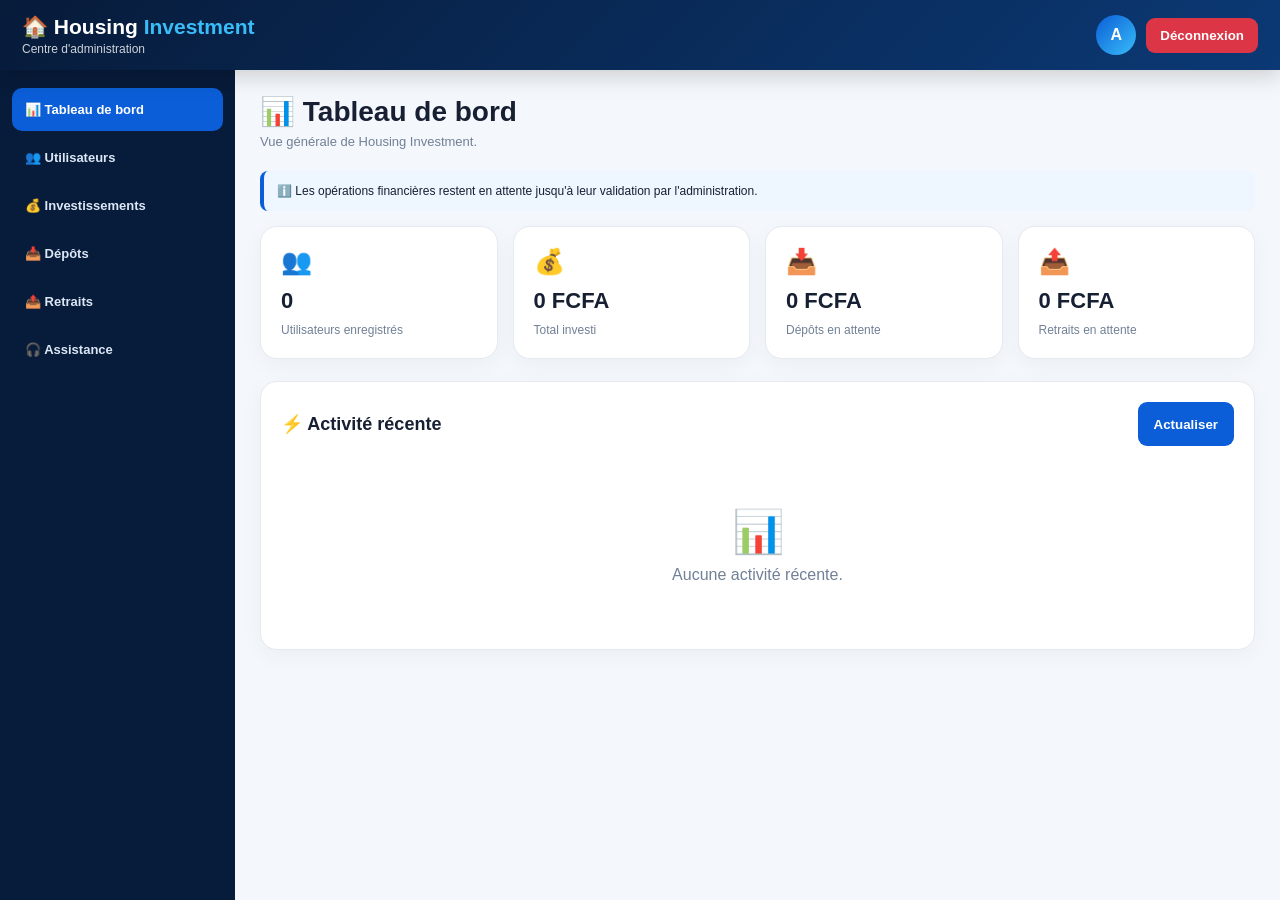
==== commit ec390a9f: "Update print statement from 'Hello' to 'Goodbye'" ====
--- a/admin.html
+++ b/admin.html
@@ -2,7 +2,7 @@
 <html lang="fr">
 <head>
 <meta charset="UTF-8">
-<meta name="viewport" content="width=device-width, initial-scale=1.0">
+<meta name="viewport" content="width=device-width,initial-scale=1.0">
 
 <title>Administration — Housing Investment</title>
 
@@ -13,61 +13,86 @@
     padding:0;
 }
 
+:root{
+    --navy:#071b3a;
+    --navy2:#0b2854;
+    --blue:#0b5ed7;
+    --cyan:#38bdf8;
+    --green:#198754;
+    --orange:#f59e0b;
+    --red:#dc3545;
+    --bg:#f4f7fb;
+    --card:#fff;
+    --text:#172033;
+    --muted:#718096;
+    --border:#e5eaf0;
+}
+
 body{
     font-family:Arial,Helvetica,sans-serif;
-    background:#f4f7fb;
-    color:#172033;
-}
-
-/* ================= HEADER ================= */
+    background:var(--bg);
+    color:var(--text);
+}
+
+/* HEADER */
 
 header{
     height:70px;
-    background:#081c3c;
-    color:white;
+    background:linear-gradient(135deg,#071b3a,#0b3975);
+    color:#fff;
     display:flex;
     align-items:center;
     justify-content:space-between;
     padding:0 22px;
     position:sticky;
     top:0;
-    z-index:100;
-    box-shadow:0 3px 15px rgba(0,0,0,.15);
+    z-index:1000;
+    box-shadow:0 5px 25px rgba(0,0,0,.18);
 }
 
 .logo{
     font-size:21px;
-    font-weight:800;
+    font-weight:900;
 }
 
 .logo span{
-    color:#38bdf8;
+    color:var(--cyan);
+}
+
+.admin-title{
+    font-size:12px;
+    opacity:.8;
+    margin-top:3px;
 }
 
 .header-right{
     display:flex;
     align-items:center;
-    gap:12px;
-}
-
-.admin-badge{
-    font-size:12px;
-    background:#0b5ed7;
-    padding:9px 13px;
-    border-radius:20px;
+    gap:10px;
+}
+
+.admin-avatar{
+    width:40px;
+    height:40px;
+    border-radius:50%;
+    background:linear-gradient(135deg,#0b5ed7,#38bdf8);
+    display:flex;
+    align-items:center;
+    justify-content:center;
+    font-weight:900;
 }
 
 .logout{
     border:0;
-    background:#dc3545;
+    background:var(--red);
     color:white;
-    padding:9px 13px;
-    border-radius:8px;
+    padding:10px 14px;
+    border-radius:9px;
     cursor:pointer;
     font-weight:bold;
 }
 
-/* ================= LAYOUT ================= */
+/* LAYOUT */
 
 .layout{
     display:flex;
@@ -75,28 +100,31 @@
 }
 
 .sidebar{
-    width:230px;
-    background:#0b2145;
+    width:235px;
+    background:var(--navy);
+    color:white;
     padding:18px 12px;
-    color:white;
+    flex-shrink:0;
 }
 
 .menu{
     width:100%;
     border:0;
     background:transparent;
-    color:#dce6f4;
+    color:#dce7f5;
     text-align:left;
-    padding:13px;
-    border-radius:9px;
+    padding:14px 13px;
+    border-radius:10px;
     margin-bottom:5px;
     cursor:pointer;
     font-size:13px;
+    font-weight:600;
+    transition:.2s;
 }
 
 .menu:hover,
 .menu.active{
-    background:#0b5ed7;
+    background:var(--blue);
     color:white;
 }
 
@@ -115,7 +143,7 @@
 }
 
 .title{
-    margin-bottom:20px;
+    margin-bottom:22px;
 }
 
 .title h1{
@@ -124,109 +152,131 @@
 }
 
 .title p{
-    color:#697586;
+    color:var(--muted);
     font-size:13px;
 }
 
-/* ================= STATISTICS ================= */
+/* DASHBOARD CARDS */
 
 .stats{
     display:grid;
     grid-template-columns:repeat(4,1fr);
     gap:15px;
-    margin-bottom:25px;
+    margin-bottom:22px;
 }
 
 .stat{
-    background:white;
-    border:1px solid #e5eaf0;
-    border-radius:15px;
-    padding:18px;
-    box-shadow:0 4px 15px rgba(0,0,0,.03);
+    background:var(--card);
+    border:1px solid var(--border);
+    border-radius:17px;
+    padding:20px;
+    box-shadow:0 6px 22px rgba(0,0,0,.04);
 }
 
 .stat-icon{
     font-size:25px;
-    margin-bottom:10px;
+    margin-bottom:12px;
 }
 
 .stat strong{
     display:block;
     font-size:22px;
-    margin-bottom:5px;
+    margin-bottom:6px;
 }
 
 .stat span{
-    color:#697586;
+    color:var(--muted);
     font-size:12px;
 }
 
-/* ================= CARDS ================= */
+/* CARDS */
 
 .card{
     background:white;
-    border:1px solid #e5eaf0;
-    border-radius:15px;
+    border:1px solid var(--border);
+    border-radius:17px;
     padding:20px;
     margin-bottom:20px;
-}
-
-.card-header{
+    box-shadow:0 6px 22px rgba(0,0,0,.04);
+}
+
+.card-title{
     display:flex;
     justify-content:space-between;
     align-items:center;
     gap:10px;
     margin-bottom:16px;
+}
+
+.card-title h2{
+    font-size:18px;
+}
+
+/* SEARCH */
+
+.toolbar{
+    display:flex;
+    gap:10px;
     flex-wrap:wrap;
-}
-
-.card-header h2{
-    font-size:18px;
-}
-
-/* ================= SEARCH ================= */
+    margin-bottom:15px;
+}
 
 .search{
-    width:280px;
-    max-width:100%;
-    height:42px;
-    border:1px solid #d7dee8;
+    flex:1;
+    min-width:220px;
+    height:44px;
+    border:1px solid #d8dee8;
     border-radius:9px;
-    padding:0 12px;
+    padding:0 13px;
     outline:none;
 }
 
 .search:focus{
-    border-color:#0b5ed7;
-}
-
-/* ================= TABLE ================= */
-
-.table-wrap{
+    border-color:var(--blue);
+}
+
+.refresh{
+    height:44px;
+    border:0;
+    background:var(--blue);
+    color:white;
+    padding:0 16px;
+    border-radius:9px;
+    cursor:pointer;
+    font-weight:bold;
+}
+
+/* TABLE */
+
+.table-container{
     width:100%;
     overflow-x:auto;
 }
 
 table{
     width:100%;
+    border-collapse:collapse;
     min-width:750px;
-    border-collapse:collapse;
 }
 
 th{
     background:#f4f7fb;
-    color:#526174;
+    color:#536274;
+    font-size:11px;
     text-align:left;
-    font-size:11px;
-    padding:12px;
+    padding:13px;
     white-space:nowrap;
 }
 
 td{
-    padding:12px;
+    padding:13px;
     border-top:1px solid #edf0f4;
     font-size:12px;
     vertical-align:middle;
+}
+
+tr:hover td{
+    background:#fafcff;
 }
 
 .badge{
@@ -235,114 +285,84 @@
     border-radius:20px;
     font-size:10px;
     font-weight:bold;
-    white-space:nowrap;
 }
 
 .green{
-    background:#e7f7ee;
+    background:#e6f7ee;
     color:#198754;
 }
 
 .orange{
-    background:#fff2dc;
+    background:#fff3dc;
     color:#b56b00;
 }
 
 .red{
-    background:#fde8e8;
-    color:#c62828;
+    background:#fde8ea;
+    color:#c82333;
 }
 
 .blue{
-    background:#e7f0ff;
+    background:#e7f1ff;
     color:#0b5ed7;
 }
 
-/* ================= BUTTONS ================= */
+/* BUTTONS */
 
 .btn{
     border:0;
     border-radius:7px;
-    padding:8px 11px;
+    padding:8px 10px;
     cursor:pointer;
     font-size:11px;
     font-weight:bold;
     margin:2px;
 }
 
+.btn-green{
+    background:#198754;
+    color:white;
+}
+
+.btn-red{
+    background:#dc3545;
+    color:white;
+}
+
 .btn-blue{
     background:#0b5ed7;
     color:white;
 }
 
-.btn-green{
-    background:#198754;
-    color:white;
-}
-
-.btn-red{
-    background:#dc3545;
-    color:white;
-}
-
-.btn-orange{
-    background:#f0a000;
-    color:white;
-}
-
-.btn-light{
+.btn-gray{
     background:#edf0f4;
-    color:#172033;
-}
-
-/* ================= EMPTY ================= */
+    color:#333;
+}
+
+/* EMPTY */
 
 .empty{
     text-align:center;
-    padding:35px;
-    color:#7b8797;
+    padding:45px 20px;
+    color:var(--muted);
 }
 
 .empty-icon{
-    font-size:38px;
+    font-size:42px;
     margin-bottom:10px;
 }
 
-/* ================= ALERT ================= */
-
-.alert{
-    display:none;
-    padding:12px 15px;
-    border-radius:10px;
-    margin-bottom:15px;
-    font-size:12px;
-}
-
-.alert.show{
-    display:block;
-}
-
-.alert.success{
-    background:#e7f7ee;
-    color:#198754;
-}
-
-.alert.error{
-    background:#fde8e8;
-    color:#c62828;
-}
-
-/* ================= MODAL ================= */
+/* MODAL */
 
 .modal{
     position:fixed;
     inset:0;
-    background:rgba(0,0,0,.55);
+    background:rgba(0,0,0,.58);
     display:none;
     align-items:center;
     justify-content:center;
     padding:20px;
-    z-index:300;
+    z-index:3000;
 }
 
 .modal.show{
@@ -351,43 +371,77 @@
 
 .modal-box{
     width:100%;
-    max-width:470px;
+    max-width:480px;
     max-height:90vh;
-    overflow-y:auto;
+    overflow:auto;
     background:white;
     border-radius:18px;
-    padding:25px;
+    padding:24px;
 }
 
 .modal-box h2{
-    margin-bottom:18px;
-}
-
-.info-line{
-    padding:10px 0;
-    border-bottom:1px solid #edf0f4;
-    font-size:13px;
+    margin-bottom:17px;
+}
+
+.modal-box input,
+.modal-box textarea,
+.modal-box select{
+    width:100%;
+    border:1px solid #d8dee8;
+    border-radius:9px;
+    padding:12px;
+    margin-bottom:12px;
+    outline:none;
+    font-family:inherit;
+}
+
+.modal-box textarea{
+    min-height:110px;
+    resize:vertical;
 }
 
 .modal-actions{
     display:flex;
     gap:8px;
-    margin-top:20px;
+    margin-top:5px;
 }
 
 .modal-actions button{
     flex:1;
-    height:43px;
-}
-
-/* ================= MOBILE ================= */
+    height:44px;
+    border:0;
+    border-radius:9px;
+    cursor:pointer;
+    font-weight:bold;
+}
+
+.cancel{
+    background:#edf0f4;
+}
+
+.confirm{
+    background:var(--blue);
+    color:white;
+}
+
+/* NOTIFICATION */
+
+.notice{
+    background:#eef6ff;
+    border-left:4px solid var(--blue);
+    border-radius:8px;
+    padding:13px;
+    font-size:12px;
+    margin-bottom:15px;
+}
+
+/* MOBILE */
 
 @media(max-width:1100px){
 
     .stats{
         grid-template-columns:repeat(2,1fr);
     }
-
 }
 
 @media(max-width:800px){
@@ -400,8 +454,8 @@
         width:100%;
         display:flex;
         overflow-x:auto;
+        padding:8px;
         gap:5px;
-        padding:8px;
     }
 
     .menu{
@@ -414,6 +468,9 @@
         padding:15px;
     }
 
+    .admin-title{
+        display:none;
+    }
 }
 
 @media(max-width:550px){
@@ -426,13 +483,9 @@
         font-size:16px;
     }
 
-    .admin-badge{
-        display:none;
-    }
-
     .logout{
-        padding:8px;
-        font-size:11px;
+        padding:8px 9px;
+        font-size:10px;
     }
 
     .stats{
@@ -443,6 +496,10 @@
         font-size:23px;
     }
 
+    .admin-avatar{
+        width:35px;
+        height:35px;
+    }
 }
 </style>
 </head>
@@ -451,19 +508,25 @@
 
 <header>
 
-    <div class="logo">
-        🏠 Housing <span>Investment</span>
+    <div>
+        <div class="logo">
+            🏠 Housing <span>Investment</span>
+        </div>
+
+        <div class="admin-title">
+            Centre d'administration
+        </div>
     </div>
 
     <div class="header-right">
 
-        <div class="admin-badge">
-            🛡️ ADMINISTRATEUR
+        <div class="admin-avatar">
+            A
         </div>
 
         <button
             class="logout"
-            onclick="logout()">
+            onclick="adminLogout()">
 
             Déconnexion
 
@@ -475,14 +538,12 @@
 
 
 <div class="layout">
-
-<!-- ================= SIDEBAR ================= -->
 
 <aside class="sidebar">
 
     <button
         class="menu active"
-        onclick="showPage('dashboard',this)">
+        onclick="showAdminPage('dashboard',this)">
 
         📊 Tableau de bord
 
@@ -490,7 +551,7 @@
 
     <button
         class="menu"
-        onclick="showPage('users',this)">
+        onclick="showAdminPage('users',this)">
 
         👥 Utilisateurs
 
@@ -498,7 +559,7 @@
 
     <button
         class="menu"
-        onclick="showPage('investments',this)">
+        onclick="showAdminPage('investments',this)">
 
         💰 Investissements
 
@@ -506,7 +567,7 @@
 
     <button
         class="menu"
-        onclick="showPage('deposits',this)">
+        onclick="showAdminPage('deposits',this)">
 
         📥 Dépôts
 
@@ -514,7 +575,7 @@
 
     <button
         class="menu"
-        onclick="showPage('withdrawals',this)">
+        onclick="showAdminPage('withdrawals',this)">
 
         📤 Retraits
 
@@ -522,7 +583,7 @@
 
     <button
         class="menu"
-        onclick="showPage('support',this)">
+        onclick="showAdminPage('support',this)">
 
         🎧 Assistance
 
@@ -533,13 +594,8 @@
 
 <main class="main">
 
-<div
-    id="alert"
-    class="alert">
-</div>
-
-
-<!-- ================= DASHBOARD ================= -->
+
+<!-- DASHBOARD -->
 
 <section
     id="dashboard"
@@ -548,13 +604,18 @@
     <div class="title">
 
         <h1>
-            Tableau de bord
+            📊 Tableau de bord
         </h1>
 
         <p>
-            Vue générale de votre plateforme.
+            Vue générale de Housing Investment.
         </p>
 
+    </div>
+
+    <div class="notice">
+        ℹ️ Les opérations financières restent en attente
+        jusqu'à leur validation par l'administration.
     </div>
 
 
@@ -566,7 +627,7 @@
                 👥
             </div>
 
-            <strong id="usersCount">
+            <strong id="statUsers">
                 0
             </strong>
 
@@ -583,12 +644,12 @@
                 💰
             </div>
 
-            <strong id="investmentsCount">
-                0
+            <strong id="statInvestments">
+                0 FCFA
             </strong>
 
             <span>
-                Investissements
+                Total investi
             </span>
 
         </div>
@@ -600,12 +661,12 @@
                 📥
             </div>
 
-            <strong id="depositsCount">
-                0
+            <strong id="statDeposits">
+                0 FCFA
             </strong>
 
             <span>
-                Demandes de dépôt
+                Dépôts en attente
             </span>
 
         </div>
@@ -617,80 +678,8 @@
                 📤
             </div>
 
-            <strong id="withdrawalsCount">
-                0
-            </strong>
-
-            <span>
-                Demandes de retrait
-            </span>
-
-        </div>
-
-    </div>
-
-
-    <div class="stats">
-
-        <div class="stat">
-
-            <div class="stat-icon">
-                💵
-            </div>
-
-            <strong id="totalDeposits">
+            <strong id="statWithdrawals">
                 0 FCFA
-            </strong>
-
-            <span>
-                Total des dépôts
-            </span>
-
-        </div>
-
-
-        <div class="stat">
-
-            <div class="stat-icon">
-                📈
-            </div>
-
-            <strong id="totalInvested">
-                0 FCFA
-            </strong>
-
-            <span>
-                Total investi
-            </span>
-
-        </div>
-
-
-        <div class="stat">
-
-            <div class="stat-icon">
-                ⏳
-            </div>
-
-            <strong id="pendingDeposits">
-                0
-            </strong>
-
-            <span>
-                Dépôts en attente
-            </span>
-
-        </div>
-
-
-        <div class="stat">
-
-            <div class="stat-icon">
-                ⚠️
-            </div>
-
-            <strong id="pendingWithdrawals">
-                0
             </strong>
 
             <span>
@@ -704,77 +693,30 @@
 
     <div class="card">
 
-        <div class="card-header">
+        <div class="card-title">
 
             <h2>
-                ⚡ Actions rapides
+                ⚡ Activité récente
             </h2>
 
+            <button
+                class="refresh"
+                onclick="refreshAdmin()">
+
+                Actualiser
+
+            </button>
+
         </div>
 
-        <button
-            class="btn btn-blue"
-            onclick="showPageByName('users')">
-
-            👥 Voir les utilisateurs
-
-        </button>
-
-        <button
-            class="btn btn-orange"
-            onclick="showPageByName('deposits')">
-
-            📥 Vérifier les dépôts
-
-        </button>
-
-        <button
-            class="btn btn-red"
-            onclick="showPageByName('withdrawals')">
-
-            📤 Vérifier les retraits
-
-        </button>
-
-        <button
-            class="btn btn-green"
-            onclick="showPageByName('investments')">
-
-            💰 Voir les investissements
-
-        </button>
+        <div id="recentActivity"></div>
 
     </div>
 
-
-    <div class="card">
-
-        <div class="card-header">
-
-            <h2>
-                🕐 Activité récente
-            </h2>
-
-            <button
-                class="btn btn-light"
-                onclick="refreshAll()">
-
-                🔄 Actualiser
-
-            </button>
-
-        </div>
-
-        <div
-            id="recentActivity">
-        </div>
-
-    </div>
-
 </section>
 
 
-<!-- ================= USERS ================= -->
+<!-- USERS -->
 
 <section
     id="users"
@@ -787,33 +729,35 @@
         </h1>
 
         <p>
-            Gestion des comptes enregistrés.
+            Tous les comptes enregistrés sur la plateforme.
         </p>
 
     </div>
 
-
     <div class="card">
 
-        <div class="card-header">
-
-            <h2>
-                Utilisateurs enregistrés
-            </h2>
+        <div class="toolbar">
 
             <input
                 id="userSearch"
                 class="search"
-                type="text"
-                placeholder="🔎 Rechercher un utilisateur..."
+                type="search"
+                placeholder="Rechercher par nom ou téléphone..."
                 oninput="displayUsers()">
 
+            <button
+                class="refresh"
+                onclick="displayUsers()">
+
+                Actualiser
+
+            </button>
+
         </div>
-
 
         <div
             id="usersTable"
-            class="table-wrap">
+            class="table-container">
         </div>
 
     </div>
@@ -821,7 +765,7 @@
 </section>
 
 
-<!-- ================= INVESTMENTS ================= -->
+<!-- INVESTMENTS -->
 
 <section
     id="investments"
@@ -834,33 +778,16 @@
         </h1>
 
         <p>
-            Tous les investissements enregistrés.
+            Suivi des investissements enregistrés.
         </p>
 
     </div>
 
-
     <div class="card">
-
-        <div class="card-header">
-
-            <h2>
-                Liste des investissements
-            </h2>
-
-            <input
-                id="investmentSearch"
-                class="search"
-                type="text"
-                placeholder="🔎 Rechercher..."
-                oninput="displayInvestments()">
-
-        </div>
-
 
         <div
             id="investmentsTable"
-            class="table-wrap">
+            class="table-container">
         </div>
 
     </div>
@@ -868,7 +795,7 @@
 </section>
 
 
-<!-- ================= DEPOSITS ================= -->
+<!-- DEPOSITS -->
 
 <section
     id="deposits"
@@ -881,26 +808,21 @@
         </h1>
 
         <p>
-            Gestion des demandes de dépôt.
+            Validation des demandes de dépôt.
         </p>
 
     </div>
 
+    <div class="notice">
+        💡 Frais de dépôt : <strong>1 %</strong>.
+        Le montant net crédité est calculé lors de la validation.
+    </div>
 
     <div class="card">
-
-        <div class="card-header">
-
-            <h2>
-                Demandes de dépôt
-            </h2>
-
-        </div>
-
 
         <div
             id="depositsTable"
-            class="table-wrap">
+            class="table-container">
         </div>
 
     </div>
@@ -908,7 +830,7 @@
 </section>
 
 
-<!-- ================= WITHDRAWALS ================= -->
+<!-- WITHDRAWALS -->
 
 <section
     id="withdrawals"
@@ -926,21 +848,16 @@
 
     </div>
 
+    <div class="notice">
+        💡 Frais de retrait : <strong>25 %</strong>.
+        Le montant net envoyé au client est calculé lors de la validation.
+    </div>
 
     <div class="card">
-
-        <div class="card-header">
-
-            <h2>
-                Demandes de retrait
-            </h2>
-
-        </div>
-
 
         <div
             id="withdrawalsTable"
-            class="table-wrap">
+            class="table-container">
         </div>
 
     </div>
@@ -948,7 +865,7 @@
 </section>
 
 
-<!-- ================= SUPPORT ================= -->
+<!-- SUPPORT -->
 
 <section
     id="support"
@@ -961,50 +878,64 @@
         </h1>
 
         <p>
-            Messages reçus des utilisateurs.
+            Gestion des demandes des utilisateurs.
         </p>
 
     </div>
-
 
     <div class="card">
 
         <div
             id="supportTable"
-            class="table-wrap">
+            class="table-container">
         </div>
 
     </div>
 
 </section>
 
+
 </main>
 
 </div>
 
 
-<!-- ================= USER MODAL ================= -->
+<!-- MODAL REPONSE -->
 
 <div
-    id="userModal"
+    id="supportModal"
     class="modal">
 
     <div class="modal-box">
 
         <h2>
-            👤 Détails du compte
+            🎧 Répondre à l'utilisateur
         </h2>
 
-        <div id="userDetails">
-        </div>
+        <input
+            id="supportTicketId"
+            type="hidden">
+
+        <textarea
+            id="supportResponse"
+            placeholder="Écrire votre réponse...">
+        </textarea>
 
         <div class="modal-actions">
 
             <button
-                class="btn btn-light"
-                onclick="closeModal()">
-
-                Fermer
+                class="cancel"
+                onclick="closeSupportModal()">
+
+                Annuler
+
+            </button>
+
+            <button
+                class="confirm"
+                onclick="sendSupportResponse()">
+
+                Envoyer
 
             </button>
 
@@ -1025,11 +956,16 @@
 
     try{
 
-        return JSON.parse(
-            localStorage.getItem(key)
-        ) || [];
-
-    }catch(error){
+        const data =
+            JSON.parse(
+                localStorage.getItem(key)
+            );
+
+        return Array.isArray(data)
+            ? data
+            : [];
+
+    }catch(e){
 
         return [];
 
@@ -1069,22 +1005,30 @@
 }
 
 
-function showAlert(message,type="success"){
-
-    const alert =
-        document.getElementById("alert");
-
-    alert.textContent =
-        message;
-
-    alert.className =
-        "alert show " + type;
-
-    setTimeout(function(){
-
-        alert.classList.remove("show");
-
-    },3500);
+function getUserName(user){
+
+    return user.name ||
+           user.fullName ||
+           user.nom ||
+           "Utilisateur";
+
+}
+
+
+function getUserPhone(user){
+
+    return user.phone ||
+           user.telephone ||
+           "—";
+
+}
+
+
+function normalizePhone(phone){
+
+    return String(phone || "")
+        .replace(/\s+/g,"")
+        .replace(/^00225/,"+225");
 
 }
 
@@ -1093,7 +1037,7 @@
    NAVIGATION
 ===================================================== */
 
-function showPage(id,button){
+function showAdminPage(id,button){
 
     document
     .querySelectorAll(".page")
@@ -1130,29 +1074,10 @@
     }
 
 
-    refreshPage(id);
-
-}
-
-
-function showPageByName(id){
-
-    const button =
-        [...document.querySelectorAll(".menu")]
-        .find(function(btn){
-
-            return btn.getAttribute("onclick")
-                ?.includes("'" + id + "'");
-
-        });
-
-
-    showPage(id,button);
-
-}
-
-
-function refreshPage(id){
+    if(id === "dashboard"){
+        updateStats();
+        displayRecentActivity();
+    }
 
     if(id === "users"){
         displayUsers();
@@ -1196,86 +1121,78 @@
         getArray("withdrawals");
 
 
+    let totalInvested = 0;
+    let pendingDeposits = 0;
+    let pendingWithdrawals = 0;
+
+
+    investments.forEach(function(item){
+
+        if(
+            item.status !== "Refusé" &&
+            item.status !== "Annulé"
+        ){
+
+            totalInvested +=
+                Number(item.amount || 0);
+
+        }
+
+    });
+
+
+    deposits.forEach(function(item){
+
+        if(
+            !item.status ||
+            item.status === "En attente"
+        ){
+
+            pendingDeposits +=
+                Number(item.amount || 0);
+
+        }
+
+    });
+
+
+    withdrawals.forEach(function(item){
+
+        if(
+            !item.status ||
+            item.status === "En attente"
+        ){
+
+            pendingWithdrawals +=
+                Number(item.amount || 0);
+
+        }
+
+    });
+
+
     document.getElementById(
-        "usersCount"
+        "statUsers"
     ).textContent =
         users.length;
 
 
     document.getElementById(
-        "investmentsCount"
-    ).textContent =
-        investments.length;
-
-
-    document.getElementById(
-        "depositsCount"
-    ).textContent =
-        deposits.length;
-
-
-    document.getElementById(
-        "withdrawalsCount"
-    ).textContent =
-        withdrawals.length;
-
-
-    let totalDeposits = 0;
-
-    deposits.forEach(function(item){
-
-        totalDeposits +=
-            Number(item.amount || 0);
-
-    });
-
-
-    let totalInvested = 0;
-
-    investments.forEach(function(item){
-
-        totalInvested +=
-            Number(item.amount || 0);
-
-    });
-
-
-    document.getElementById(
-        "totalDeposits"
-    ).textContent =
-        money(totalDeposits);
-
-
-    document.getElementById(
-        "totalInvested"
+        "statInvestments"
     ).textContent =
         money(totalInvested);
 
 
     document.getElementById(
-        "pendingDeposits"
+        "statDeposits"
     ).textContent =
-        deposits.filter(function(item){
-
-            return (
-                !item.status ||
-                item.status === "En attente"
-            );
-
-        }).length;
+        money(pendingDeposits);
 
 
     document.getElementById(
-        "pendingWithdrawals"
+        "statWithdrawals"
     ).textContent =
-        withdrawals.filter(function(item){
-
-            return (
-                !item.status ||
-                item.status === "En attente"
-            );
-
-        }).length;
+        money(pendingWithdrawals);
 
 }
 
@@ -1291,24 +1208,29 @@
 
 
     const search =
-        (
+        String(
             document.getElementById(
                 "userSearch"
             )?.value || ""
-        ).toLowerCase().trim();
+        )
+        .toLowerCase()
+        .trim();
 
 
     const filtered =
         users.filter(function(user){
 
-            const text =
-                (
-                    (user.name || user.fullName || user.nom || "")
-                    + " "
-                    + (user.phone || user.telephone || "")
-                ).toLowerCase();
-
-            return text.includes(search);
+            const name =
+                getUserName(user)
+                .toLowerCase();
+
+            const phone =
+                getUserPhone(user)
+                .toLowerCase();
+
+            return !search ||
+                name.includes(search) ||
+                phone.includes(search);
 
         });
 
@@ -1348,12 +1270,11 @@
 
                 <tr>
 
-                    <th>#</th>
                     <th>Nom</th>
                     <th>Téléphone</th>
+                    <th>Email</th>
                     <th>Solde</th>
                     <th>Statut</th>
-                    <th>Action</th>
 
                 </tr>
 
@@ -1364,25 +1285,11 @@
     `;
 
 
-    filtered.forEach(function(user,index){
-
-        const name =
-            user.name ||
-            user.fullName ||
-            user.nom ||
-            "Utilisateur";
-
-
-        const phone =
-            user.phone ||
-            user.telephone ||
-            "—";
-
-
-        const balance =
-            user.balance ||
-            user.solde ||
-            0;
+    filtered.forEach(function(user){
+
+        const status =
+            user.status ||
+            "Actif";
 
 
         html += `
@@ -1390,40 +1297,38 @@
             <tr>
 
                 <td>
-                    ${index + 1}
-                </td>
-
-                <td>
                     <strong>
-                        ${escapeHtml(name)}
+                        ${escapeHtml(
+                            getUserName(user)
+                        )}
                     </strong>
                 </td>
 
                 <td>
-                    ${escapeHtml(phone)}
-                </td>
-
-                <td>
-                    ${money(balance)}
+                    ${escapeHtml(
+                        getUserPhone(user)
+                    )}
+                </td>
+
+                <td>
+                    ${escapeHtml(
+                        user.email || "—"
+                    )}
+                </td>
+
+                <td>
+                    ${money(
+                        user.balance ||
+                        user.solde ||
+                        0
+                    )}
                 </td>
 
                 <td>
 
                     <span class="badge green">
-                        Actif
+                        ${escapeHtml(status)}
                     </span>
-
-                </td>
-
-                <td>
-
-                    <button
-                        class="btn btn-blue"
-                        onclick="viewUser(${index})">
-
-                        Voir
-
-                    </button>
 
                 </td>
 
@@ -1446,143 +1351,14 @@
 }
 
 
-function viewUser(index){
-
-    const users =
-        getArray("users");
-
-
-    const search =
-        (
-            document.getElementById(
-                "userSearch"
-            )?.value || ""
-        ).toLowerCase().trim();
-
-
-    const filtered =
-        users.filter(function(user){
-
-            const text =
-                (
-                    (user.name || user.fullName || user.nom || "")
-                    + " "
-                    + (user.phone || user.telephone || "")
-                ).toLowerCase();
-
-            return text.includes(search);
-
-        });
-
-
-    const user =
-        filtered[index];
-
-
-    if(!user){
-
-        return;
-
-    }
-
-
-    const name =
-        user.name ||
-        user.fullName ||
-        user.nom ||
-        "Utilisateur";
-
-
-    const phone =
-        user.phone ||
-        user.telephone ||
-        "—";
-
-
-    const balance =
-        user.balance ||
-        user.solde ||
-        0;
-
-
-    document.getElementById(
-        "userDetails"
-    ).innerHTML = `
-
-        <div class="info-line">
-            <strong>Nom :</strong>
-            ${escapeHtml(name)}
-        </div>
-
-        <div class="info-line">
-            <strong>Téléphone :</strong>
-            ${escapeHtml(phone)}
-        </div>
-
-        <div class="info-line">
-            <strong>Solde :</strong>
-            ${money(balance)}
-        </div>
-
-        <div class="info-line">
-            <strong>Statut :</strong>
-            <span class="badge green">
-                Actif
-            </span>
-        </div>
-
-    `;
-
-
-    document
-    .getElementById("userModal")
-    .classList.add("show");
-
-}
-
-
-function closeModal(){
-
-    document
-    .getElementById("userModal")
-    .classList.remove("show");
-
-}
-
-
 /* =====================================================
    INVESTISSEMENTS
 ===================================================== */
 
 function displayInvestments(){
 
-    const investments =
+    const list =
         getArray("investments");
-
-
-    const search =
-        (
-            document.getElementById(
-                "investmentSearch"
-            )?.value || ""
-        ).toLowerCase().trim();
-
-
-    const filtered =
-        investments.filter(function(item){
-
-            const text =
-                (
-                    (item.name || "")
-                    + " "
-                    + (item.phone || "")
-                    + " "
-                    + (item.pack || "")
-                ).toLowerCase();
-
-            return text.includes(search);
-
-        });
 
 
     const container =
@@ -1591,7 +1367,7 @@
         );
 
 
-    if(filtered.length === 0){
+    if(list.length === 0){
 
         container.innerHTML = `
 
@@ -1621,10 +1397,10 @@
                 <tr>
 
                     <th>Utilisateur</th>
-                    <th>Téléphone</th>
                     <th>Pack</th>
                     <th>Montant</th>
                     <th>Gain/jour</th>
+                    <th>Durée</th>
                     <th>Date</th>
                     <th>Statut</th>
 
@@ -1637,9 +1413,7 @@
     `;
 
 
-    filtered
-    .slice()
-    .reverse()
+    list.slice().reverse()
     .forEach(function(item){
 
         html += `
@@ -1647,15 +1421,20 @@
             <tr>
 
                 <td>
-                    ${escapeHtml(item.name || "—")}
-                </td>
-
-                <td>
-                    ${escapeHtml(item.phone || "—")}
-                </td>
-
-                <td>
-                    ${escapeHtml(item.pack || "—")}
+                    ${escapeHtml(
+                        item.name || "Utilisateur"
+                    )}<br>
+                    <small>
+                        ${escapeHtml(
+                            item.phone || ""
+                        )}
+                    </small>
+                </td>
+
+                <td>
+                    ${escapeHtml(
+                        item.pack || "—"
+                    )}
                 </td>
 
                 <td>
@@ -1667,17 +1446,21 @@
                 </td>
 
                 <td>
-                    ${escapeHtml(item.date || "—")}
-                </td>
-
-                <td>
-
+                    ${item.duration || 180} jours
+                </td>
+
+                <td>
+                    ${escapeHtml(
+                        item.date || "—"
+                    )}
+                </td>
+
+                <td>
                     <span class="badge green">
                         ${escapeHtml(
                             item.status || "Actif"
                         )}
                     </span>
-
                 </td>
 
             </tr>
@@ -1705,7 +1488,7 @@
 
 function displayDeposits(){
 
-    const deposits =
+    const list =
         getArray("deposits");
 
 
@@ -1715,7 +1498,7 @@
         );
 
 
-    if(deposits.length === 0){
+    if(list.length === 0){
 
         container.innerHTML = `
 
@@ -1725,7 +1508,7 @@
                     📥
                 </div>
 
-                Aucun dépôt enregistré.
+                Aucun dépôt.
 
             </div>
 
@@ -1745,12 +1528,12 @@
                 <tr>
 
                     <th>Utilisateur</th>
-                    <th>Téléphone</th>
-                    <th>Montant</th>
-                    <th>Méthode</th>
+                    <th>Montant demandé</th>
+                    <th>Frais 1 %</th>
+                    <th>Net</th>
+                    <th>Moyen</th>
                     <th>Date</th>
-                    <th>Statut</th>
-                    <th>Actions</th>
+                    <th>Action</th>
 
                 </tr>
 
@@ -1761,18 +1544,64 @@
     `;
 
 
-    deposits
-    .slice()
-    .reverse()
-    .forEach(function(item,index){
-
-        const realIndex =
-            deposits.length - 1 - index;
-
-
-        const status =
-            item.status ||
-            "En attente";
+    list.slice().reverse()
+    .forEach(function(item){
+
+        const amount =
+            Number(item.amount || 0);
+
+        const fee =
+            Math.round(amount * 0.01);
+
+        const net =
+            amount - fee;
+
+
+        let actions = "";
+
+        if(
+            !item.status ||
+            item.status === "En attente"
+        ){
+
+            actions = `
+
+                <button
+                    class="btn btn-green"
+                    onclick="approveDeposit(${item.id})">
+
+                    Valider
+
+                </button>
+
+                <button
+                    class="btn btn-red"
+                    onclick="rejectDeposit(${item.id})">
+
+                    Refuser
+
+                </button>
+
+            `;
+
+        }else{
+
+            actions = `
+
+                <span class="badge
+                    ${item.status === "Validé"
+                        ? "green"
+                        : "red"}">
+
+                    ${escapeHtml(
+                        item.status
+                    )}
+
+                </span>
+
+            `;
+
+        }
 
 
         html += `
@@ -1781,19 +1610,26 @@
 
                 <td>
                     ${escapeHtml(
-                        item.name || "—"
-                    )}
-                </td>
-
-                <td>
-                    ${escapeHtml(
-                        item.phone || "—"
-                    )}
+                        item.name || "Utilisateur"
+                    )}<br>
+                    <small>
+                        ${escapeHtml(
+                            item.phone || ""
+                        )}
+                    </small>
+                </td>
+
+                <td>
+                    ${money(amount)}
+                </td>
+
+                <td>
+                    ${money(fee)}
                 </td>
 
                 <td>
                     <strong>
-                        ${money(item.amount)}
+                        ${money(net)}
                     </strong>
                 </td>
 
@@ -1810,49 +1646,7 @@
                 </td>
 
                 <td>
-
-                    <span class="badge
-                    ${status === "Validé"
-                        ? "green"
-                        : status === "Refusé"
-                        ? "red"
-                        : "orange"}">
-
-                        ${escapeHtml(status)}
-
-                    </span>
-
-                </td>
-
-                <td>
-
-                    ${
-                        status === "En attente"
-                        ? `
-
-                        <button
-                            class="btn btn-green"
-                            onclick="validateDeposit(${realIndex})">
-
-                            ✓ Valider
-
-                        </button>
-
-                        <button
-                            class="btn btn-red"
-                            onclick="refuseDeposit(${realIndex})">
-
-                            ✕ Refuser
-
-                        </button>
-
-                        `
-                        :
-                        `<span class="badge blue">
-                            Traité
-                        </span>`
-                    }
-
+                    ${actions}
                 </td>
 
             </tr>
@@ -1874,59 +1668,90 @@
 }
 
 
-function validateDeposit(index){
+/* =====================================================
+   VALIDATION DEPOT
+===================================================== */
+
+function approveDeposit(id){
 
     const deposits =
         getArray("deposits");
 
+    const index =
+        deposits.findIndex(function(item){
+
+            return String(item.id)
+                === String(id);
+
+        });
+
+
+    if(index === -1){
+
+        alert(
+            "Dépôt introuvable."
+        );
+
+        return;
+
+    }
+
 
     const item =
         deposits[index];
 
 
-    if(!item){
+    if(item.status === "Validé"){
 
         return;
 
     }
 
 
-    if(item.status === "Validé"){
+    const amount =
+        Number(item.amount || 0);
+
+    const fee =
+        Math.round(amount * 0.01);
+
+    const net =
+        amount - fee;
+
+
+    if(
+        !confirm(
+            "Valider le dépôt de "
+            + money(amount)
+            + " ?\n\n"
+            + "Frais : "
+            + money(fee)
+            + "\n"
+            + "Montant crédité : "
+            + money(net)
+        )
+    ){
 
         return;
 
     }
-
-
-    item.status =
-        "Validé";
 
 
     const users =
         getArray("users");
 
 
-    const phone =
-        String(
-            item.phone || ""
-        ).replace(/\s+/g,"");
+    const targetPhone =
+        normalizePhone(
+            item.phone
+        );
 
 
     const userIndex =
         users.findIndex(function(user){
 
-            const userPhone =
-                String(
-                    user.phone ||
-                    user.telephone ||
-                    ""
-                ).replace(/\s+/g,"");
-
-
-            return (
-                userPhone.replace("+225","")
-                === phone.replace("+225","")
-            );
+            return normalizePhone(
+                getUserPhone(user)
+            ) === targetPhone;
 
         });
 
@@ -1942,8 +1767,17 @@
 
 
         users[userIndex].balance =
-            oldBalance +
-            Number(item.amount || 0);
+            oldBalance + net;
+
+
+        if(
+            users[userIndex].solde !== undefined
+        ){
+
+            users[userIndex].solde =
+                users[userIndex].balance;
+
+        }
 
 
         saveArray(
@@ -1951,7 +1785,31 @@
             users
         );
 
-    }
+
+        updateCurrentUserIfSame(
+            users[userIndex]
+        );
+
+    }
+
+
+    item.status =
+        "Validé";
+
+    item.fee =
+        fee;
+
+    item.netAmount =
+        net;
+
+    item.validatedAt =
+        new Date().toLocaleString(
+            "fr-FR"
+        );
+
+
+    deposits[index] =
+        item;
 
 
     saveArray(
@@ -1961,32 +1819,57 @@
 
 
     addAdminNotification(
+        item,
         "Dépôt validé",
-        "Le dépôt de "
-        + money(item.amount)
-        + " de "
-        + (item.name || "un utilisateur")
-        + " a été validé."
+        "Votre dépôt de "
+        + money(amount)
+        + " a été validé. "
+        + "Montant crédité : "
+        + money(net)
     );
 
 
-    showAlert(
+    alert(
         "Dépôt validé avec succès."
     );
 
 
-    refreshAll();
-
-}
-
-
-function refuseDeposit(index){
+    refreshAdmin();
+
+}
+
+
+/* =====================================================
+   REFUS DEPOT
+===================================================== */
+
+function rejectDeposit(id){
 
     const deposits =
         getArray("deposits");
 
 
-    if(!deposits[index]){
+    const index =
+        deposits.findIndex(function(item){
+
+            return String(item.id)
+                === String(id);
+
+        });
+
+
+    if(index === -1){
+
+        return;
+
+    }
+
+
+    if(
+        !confirm(
+            "Refuser cette demande de dépôt ?"
+        )
+    ){
 
         return;
 
@@ -1995,6 +1878,12 @@
 
     deposits[index].status =
         "Refusé";
+
+
+    deposits[index].rejectedAt =
+        new Date().toLocaleString(
+            "fr-FR"
+        );
 
 
     saveArray(
@@ -2004,20 +1893,17 @@
 
 
     addAdminNotification(
+        deposits[index],
         "Dépôt refusé",
-        "Un dépôt de "
-        + money(deposits[index].amount)
-        + " a été refusé."
+        "Votre demande de dépôt de "
+        + money(
+            deposits[index].amount
+        )
+        + " a été refusée."
     );
 
 
-    showAlert(
-        "Dépôt refusé.",
-        "error"
-    );
-
-
-    refreshAll();
+    refreshAdmin();
 
 }
 
@@ -2028,7 +1914,7 @@
 
 function displayWithdrawals(){
 
-    const withdrawals =
+    const list =
         getArray("withdrawals");
 
 
@@ -2038,7 +1924,7 @@
         );
 
 
-    if(withdrawals.length === 0){
+    if(list.length === 0){
 
         container.innerHTML = `
 
@@ -2048,7 +1934,7 @@
                     📤
                 </div>
 
-                Aucun retrait enregistré.
+                Aucun retrait.
 
             </div>
 
@@ -2068,12 +1954,12 @@
                 <tr>
 
                     <th>Utilisateur</th>
-                    <th>Téléphone</th>
-                    <th>Montant</th>
+                    <th>Montant demandé</th>
+                    <th>Frais 25 %</th>
+                    <th>Net envoyé</th>
                     <th>Destination</th>
                     <th>Date</th>
-                    <th>Statut</th>
-                    <th>Actions</th>
+                    <th>Action</th>
 
                 </tr>
 
@@ -2084,18 +1970,64 @@
     `;
 
 
-    withdrawals
-    .slice()
-    .reverse()
-    .forEach(function(item,index){
-
-        const realIndex =
-            withdrawals.length - 1 - index;
-
-
-        const status =
-            item.status ||
-            "En attente";
+    list.slice().reverse()
+    .forEach(function(item){
+
+        const amount =
+            Number(item.amount || 0);
+
+        const fee =
+            Math.round(amount * 0.25);
+
+        const net =
+            amount - fee;
+
+
+        let actions = "";
+
+        if(
+            !item.status ||
+            item.status === "En attente"
+        ){
+
+            actions = `
+
+                <button
+                    class="btn btn-green"
+                    onclick="approveWithdrawal(${item.id})">
+
+                    Valider
+
+                </button>
+
+                <button
+                    class="btn btn-red"
+                    onclick="rejectWithdrawal(${item.id})">
+
+                    Refuser
+
+                </button>
+
+            `;
+
+        }else{
+
+            actions = `
+
+                <span class="badge
+                    ${item.status === "Validé"
+                        ? "green"
+                        : "red"}">
+
+                    ${escapeHtml(
+                        item.status
+                    )}
+
+                </span>
+
+            `;
+
+        }
 
 
         html += `
@@ -2104,19 +2036,26 @@
 
                 <td>
                     ${escapeHtml(
-                        item.name || "—"
-                    )}
-                </td>
-
-                <td>
-                    ${escapeHtml(
-                        item.phone || "—"
-                    )}
+                        item.name || "Utilisateur"
+                    )}<br>
+                    <small>
+                        ${escapeHtml(
+                            item.phone || ""
+                        )}
+                    </small>
+                </td>
+
+                <td>
+                    ${money(amount)}
+                </td>
+
+                <td>
+                    ${money(fee)}
                 </td>
 
                 <td>
                     <strong>
-                        ${money(item.amount)}
+                        ${money(net)}
                     </strong>
                 </td>
 
@@ -2133,49 +2072,7 @@
                 </td>
 
                 <td>
-
-                    <span class="badge
-                    ${status === "Validé"
-                        ? "green"
-                        : status === "Refusé"
-                        ? "red"
-                        : "orange"}">
-
-                        ${escapeHtml(status)}
-
-                    </span>
-
-                </td>
-
-                <td>
-
-                    ${
-                        status === "En attente"
-                        ? `
-
-                        <button
-                            class="btn btn-green"
-                            onclick="validateWithdrawal(${realIndex})">
-
-                            ✓ Valider
-
-                        </button>
-
-                        <button
-                            class="btn btn-red"
-                            onclick="refuseWithdrawal(${realIndex})">
-
-                            ✕ Refuser
-
-                        </button>
-
-                        `
-                        :
-                        `<span class="badge blue">
-                            Traité
-                        </span>`
-                    }
-
+                    ${actions}
                 </td>
 
             </tr>
@@ -2197,99 +2094,79 @@
 }
 
 
-function validateWithdrawal(index){
+/* =====================================================
+   VALIDATION RETRAIT
+===================================================== */
+
+function approveWithdrawal(id){
 
     const withdrawals =
         getArray("withdrawals");
 
 
+    const index =
+        withdrawals.findIndex(function(item){
+
+            return String(item.id)
+                === String(id);
+
+        });
+
+
+    if(index === -1){
+
+        return;
+
+    }
+
+
     const item =
         withdrawals[index];
 
 
-    if(!item){
+    const amount =
+        Number(item.amount || 0);
+
+
+    const fee =
+        Math.round(amount * 0.25);
+
+
+    const net =
+        amount - fee;
+
+
+    if(
+        !confirm(
+            "Valider ce retrait de "
+            + money(amount)
+            + " ?\n\n"
+            + "Frais : "
+            + money(fee)
+            + "\n"
+            + "Montant net à envoyer : "
+            + money(net)
+        )
+    ){
 
         return;
 
     }
 
 
-    if(item.status === "Validé"){
-
-        return;
-
-    }
-
-
-    const users =
-        getArray("users");
-
-
-    const phone =
-        String(
-            item.phone || ""
-        ).replace(/\s+/g,"");
-
-
-    const userIndex =
-        users.findIndex(function(user){
-
-            const userPhone =
-                String(
-                    user.phone ||
-                    user.telephone ||
-                    ""
-                ).replace(/\s+/g,"");
-
-
-            return (
-                userPhone.replace("+225","")
-                === phone.replace("+225","")
-            );
-
-        });
-
-
-    if(userIndex !== -1){
-
-        const balance =
-            Number(
-                users[userIndex].balance ||
-                users[userIndex].solde ||
-                0
-            );
-
-
-        if(
-            balance <
-            Number(item.amount || 0)
-        ){
-
-            showAlert(
-                "Solde insuffisant pour valider ce retrait.",
-                "error"
-            );
-
-            return;
-
-        }
-
-
-        users[userIndex].balance =
-            balance -
-            Number(item.amount || 0);
-
-
-        saveArray(
-            "users",
-            users
+    withdrawals[index].status =
+        "Validé";
+
+    withdrawals[index].fee =
+        fee;
+
+    withdrawals[index].netAmount =
+        net;
+
+    withdrawals[index].validatedAt =
+        new Date().toLocaleString(
+            "fr-FR"
         );
-
-    }
-
-
-    item.status =
-        "Validé";
 
 
     saveArray(
@@ -2299,30 +2176,57 @@
 
 
     addAdminNotification(
+        item,
         "Retrait validé",
-        "Le retrait de "
-        + money(item.amount)
-        + " a été validé."
+        "Votre retrait de "
+        + money(amount)
+        + " a été validé. "
+        + "Montant net : "
+        + money(net)
     );
 
 
-    showAlert(
-        "Retrait validé avec succès."
+    alert(
+        "Retrait validé."
     );
 
 
-    refreshAll();
-
-}
-
-
-function refuseWithdrawal(index){
+    refreshAdmin();
+
+}
+
+
+/* =====================================================
+   REFUS RETRAIT
+===================================================== */
+
+function rejectWithdrawal(id){
 
     const withdrawals =
         getArray("withdrawals");
 
 
-    if(!withdrawals[index]){
+    const index =
+        withdrawals.findIndex(function(item){
+
+            return String(item.id)
+                === String(id);
+
+        });
+
+
+    if(index === -1){
+
+        return;
+
+    }
+
+
+    if(
+        !confirm(
+            "Refuser cette demande de retrait ?"
+        )
+    ){
 
         return;
 
@@ -2331,6 +2235,12 @@
 
     withdrawals[index].status =
         "Refusé";
+
+
+    withdrawals[index].rejectedAt =
+        new Date().toLocaleString(
+            "fr-FR"
+        );
 
 
     saveArray(
@@ -2340,18 +2250,105 @@
 
 
     addAdminNotification(
+        withdrawals[index],
         "Retrait refusé",
-        "Une demande de retrait a été refusée."
+        "Votre demande de retrait de "
+        + money(
+            withdrawals[index].amount
+        )
+        + " a été refusée."
     );
 
 
-    showAlert(
-        "Retrait refusé.",
-        "error"
+    refreshAdmin();
+
+}
+
+
+/* =====================================================
+   NOTIFICATIONS UTILISATEUR
+===================================================== */
+
+function addAdminNotification(
+    item,
+    title,
+    text
+){
+
+    const notifications =
+        getArray(
+            "userNotifications"
+        );
+
+
+    notifications.push({
+
+        id:Date.now(),
+
+        title:title,
+
+        text:text,
+
+        phone:
+            item.phone || "",
+
+        date:new Date()
+            .toLocaleString("fr-FR"),
+
+        read:false
+
+    });
+
+
+    saveArray(
+        "userNotifications",
+        notifications
     );
 
-
-    refreshAll();
+}
+
+
+/* =====================================================
+   SYNCHRONISATION CURRENT USER
+===================================================== */
+
+function updateCurrentUserIfSame(user){
+
+    try{
+
+        const current =
+            JSON.parse(
+                localStorage.getItem(
+                    "currentUser"
+                )
+            );
+
+
+        if(!current){
+
+            return;
+
+        }
+
+
+        if(
+            normalizePhone(
+                getUserPhone(current)
+            )
+            ===
+            normalizePhone(
+                getUserPhone(user)
+            )
+        ){
+
+            localStorage.setItem(
+                "currentUser",
+                JSON.stringify(user)
+            );
+
+        }
+
+    }catch(e){}
 
 }
 
@@ -2362,39 +2359,8 @@
 
 function displaySupport(){
 
-    const possibleKeys = [
-        "supportMessages",
-        "support",
-        "assistance",
-        "contactMessages"
-    ];
-
-
-    let messages = [];
-
-
-    for(
-        let i = 0;
-        i < possibleKeys.length;
-        i++
-    ){
-
-        const data =
-            getArray(
-                possibleKeys[i]
-            );
-
-
-        if(data.length){
-
-            messages =
-                data;
-
-            break;
-
-        }
-
-    }
+    const tickets =
+        getArray("supportTickets");
 
 
     const container =
@@ -2403,7 +2369,7 @@
         );
 
 
-    if(messages.length === 0){
+    if(tickets.length === 0){
 
         container.innerHTML = `
 
@@ -2413,7 +2379,7 @@
                     🎧
                 </div>
 
-                Aucun message d'assistance.
+                Aucune demande d'assistance.
 
             </div>
 
@@ -2433,11 +2399,11 @@
                 <tr>
 
                     <th>Utilisateur</th>
-                    <th>Téléphone</th>
                     <th>Sujet</th>
                     <th>Message</th>
                     <th>Date</th>
                     <th>Statut</th>
+                    <th>Action</th>
 
                 </tr>
 
@@ -2448,10 +2414,13 @@
     `;
 
 
-    messages
-    .slice()
-    .reverse()
-    .forEach(function(item){
+    tickets.slice().reverse()
+    .forEach(function(ticket){
+
+        const status =
+            ticket.status ||
+            "Ouvert";
+
 
         html += `
 
@@ -2459,52 +2428,55 @@
 
                 <td>
                     ${escapeHtml(
-                        item.name ||
-                        item.fullName ||
+                        ticket.name ||
+                        "Utilisateur"
+                    )}
+                </td>
+
+                <td>
+                    ${escapeHtml(
+                        ticket.subject ||
+                        ticket.title ||
+                        "Assistance"
+                    )}
+                </td>
+
+                <td>
+                    ${escapeHtml(
+                        ticket.message ||
+                        ""
+                    ).substring(0,120)}
+                </td>
+
+                <td>
+                    ${escapeHtml(
+                        ticket.date ||
                         "—"
                     )}
                 </td>
 
                 <td>
-                    ${escapeHtml(
-                        item.phone ||
-                        item.telephone ||
-                        "—"
-                    )}
-                </td>
-
-                <td>
-                    ${escapeHtml(
-                        item.subject ||
-                        item.sujet ||
-                        "Assistance"
-                    )}
-                </td>
-
-                <td style="max-width:300px;">
-
-                    ${escapeHtml(
-                        item.message ||
-                        item.text ||
-                        "—"
-                    )}
-
-                </td>
-
-                <td>
-                    ${escapeHtml(
-                        item.date || "—"
-                    )}
-                </td>
-
-                <td>
-
-                    <span class="badge orange">
-                        ${escapeHtml(
-                            item.status ||
-                            "Nouveau"
-                        )}
+
+                    <span class="badge
+                        ${status === "Résolu"
+                            ? "green"
+                            : "orange"}">
+
+                        ${escapeHtml(status)}
+
                     </span>
+
+                </td>
+
+                <td>
+
+                    <button
+                        class="btn btn-blue"
+                        onclick="openSupportModal('${ticket.id}')">
+
+                        Répondre
+
+                    </button>
 
                 </td>
 
@@ -2527,46 +2499,115 @@
 }
 
 
-/* =====================================================
-   NOTIFICATIONS ADMIN
-===================================================== */
-
-function getAdminNotifications(){
-
-    return getArray(
-        "adminNotifications"
+function openSupportModal(id){
+
+    document.getElementById(
+        "supportTicketId"
+    ).value = id;
+
+
+    document.getElementById(
+        "supportResponse"
+    ).value = "";
+
+
+    document.getElementById(
+        "supportModal"
+    ).classList.add("show");
+
+}
+
+
+function closeSupportModal(){
+
+    document.getElementById(
+        "supportModal"
+    ).classList.remove("show");
+
+}
+
+
+function sendSupportResponse(){
+
+    const id =
+        document.getElementById(
+            "supportTicketId"
+        ).value;
+
+
+    const response =
+        document.getElementById(
+            "supportResponse"
+        ).value.trim();
+
+
+    if(!response){
+
+        alert(
+            "Veuillez écrire une réponse."
+        );
+
+        return;
+
+    }
+
+
+    const tickets =
+        getArray("supportTickets");
+
+
+    const index =
+        tickets.findIndex(function(ticket){
+
+            return String(ticket.id)
+                === String(id);
+
+        });
+
+
+    if(index === -1){
+
+        alert(
+            "Ticket introuvable."
+        );
+
+        return;
+
+    }
+
+
+    tickets[index].response =
+        response;
+
+    tickets[index].status =
+        "Résolu";
+
+    tickets[index].respondedAt =
+        new Date().toLocaleString(
+            "fr-FR"
+        );
+
+
+    saveArray(
+        "supportTickets",
+        tickets
     );
 
-}
-
-
-function addAdminNotification(
-    title,
-    text
-){
-
-    const list =
-        getAdminNotifications();
-
-
-    list.push({
-
-        id:Date.now(),
-
-        title:title,
-
-        text:text,
-
-        date:new Date().toLocaleString(
-            "fr-FR"
-        )
-
-    });
-
-
-    saveArray(
-        "adminNotifications",
-        list
+
+    addAdminNotification(
+        tickets[index],
+        "Réponse de l'assistance",
+        response
+    );
+
+
+    closeSupportModal();
+
+    displaySupport();
+
+
+    alert(
+        "Réponse envoyée."
     );
 
 }
@@ -2577,73 +2618,6 @@
 ===================================================== */
 
 function displayRecentActivity(){
-
-    const deposits =
-        getArray("deposits");
-
-    const withdrawals =
-        getArray("withdrawals");
-
-    const investments =
-        getArray("investments");
-
-
-    const activities = [];
-
-
-    deposits.forEach(function(item){
-
-        activities.push({
-
-            type:"📥 Dépôt",
-
-            text:
-                (item.name || "Utilisateur")
-                + " — "
-                + money(item.amount),
-
-            date:item.date || ""
-
-        });
-
-    });
-
-
-    withdrawals.forEach(function(item){
-
-        activities.push({
-
-            type:"📤 Retrait",
-
-            text:
-                (item.name || "Utilisateur")
-                + " — "
-                + money(item.amount),
-
-            date:item.date || ""
-
-        });
-
-    });
-
-
-    investments.forEach(function(item){
-
-        activities.push({
-
-            type:"💰 Investissement",
-
-            text:
-                (item.name || "Utilisateur")
-                + " — "
-                + (item.pack || "Pack"),
-
-            date:item.date || ""
-
-        });
-
-    });
-
 
     const container =
         document.getElementById(
@@ -2651,12 +2625,83 @@
         );
 
 
+    const deposits =
+        getArray("deposits");
+
+    const withdrawals =
+        getArray("withdrawals");
+
+    const investments =
+        getArray("investments");
+
+
+    const activities = [];
+
+
+    deposits.slice(-5)
+    .forEach(function(item){
+
+        activities.push({
+
+            date:item.date || "",
+
+            text:
+                "📥 Dépôt de "
+                + money(item.amount)
+                + " — "
+                + (item.name || "Utilisateur")
+
+        });
+
+    });
+
+
+    withdrawals.slice(-5)
+    .forEach(function(item){
+
+        activities.push({
+
+            date:item.date || "",
+
+            text:
+                "📤 Retrait de "
+                + money(item.amount)
+                + " — "
+                + (item.name || "Utilisateur")
+
+        });
+
+    });
+
+
+    investments.slice(-5)
+    .forEach(function(item){
+
+        activities.push({
+
+            date:item.date || "",
+
+            text:
+                "💰 Investissement "
+                + (item.pack || "")
+                + " — "
+                + money(item.amount)
+
+        });
+
+    });
+
+
     if(activities.length === 0){
 
         container.innerHTML = `
 
             <div class="empty">
 
+                <div class="empty-icon">
+                    📊
+                </div>
+
                 Aucune activité récente.
 
             </div>
@@ -2668,61 +2713,42 @@
     }
 
 
-    let html = `
-
-        <table>
-
-            <thead>
-
-                <tr>
-                    <th>Type</th>
-                    <th>Activité</th>
-                    <th>Date</th>
-                </tr>
-
-            </thead>
-
-            <tbody>
-
-    `;
-
-
-    activities
-    .slice(-8)
-    .reverse()
-    .forEach(function(item){
-
-        html += `
-
-            <tr>
-
-                <td>
-                    ${item.type}
-                </td>
-
-                <td>
-                    ${escapeHtml(item.text)}
-                </td>
-
-                <td>
-                    ${escapeHtml(item.date)}
-                </td>
-
-            </tr>
-
-        `;
-
-    });
-
-
-    html += `
-            </tbody>
-        </table>
-    `;
+    activities.reverse();
 
 
     container.innerHTML =
-        html;
+        activities.map(function(item){
+
+            return `
+
+                <div style="
+                    padding:13px 0;
+                    border-bottom:1px solid #edf0f4;
+                    font-size:12px;
+                ">
+
+                    <strong>
+                        ${escapeHtml(
+                            item.text
+                        )}
+                    </strong>
+
+                    <div style="
+                        color:#7b8797;
+                        margin-top:4px;
+                    ">
+
+                        ${escapeHtml(
+                            item.date
+                        )}
+
+                    </div>
+
+                </div>
+
+            `;
+
+        }).join("");
 
 }
 
@@ -2731,7 +2757,7 @@
    ACTUALISATION
 ===================================================== */
 
-function refreshAll(){
+function refreshAdmin(){
 
     updateStats();
 
@@ -2751,17 +2777,17 @@
 
 
 /* =====================================================
-   DÉCONNEXION
+   DECONNEXION
 ===================================================== */
 
-function logout(){
+function adminLogout(){
 
     localStorage.removeItem(
         "adminLoggedIn"
     );
 
     localStorage.removeItem(
-        "isAdmin"
+        "admin"
     );
 
     window.location.href =
@@ -2774,14 +2800,21 @@
    INITIALISATION
 ===================================================== */
 
-refreshAll();
+document.addEventListener(
+    "DOMContentLoaded",
+    function(){
+
+        refreshAdmin();
+
+    }
+);
 
 
 /* Actualisation automatique */
 
 setInterval(function(){
 
-    refreshAll();
+    updateStats();
 
 },5000);
 
